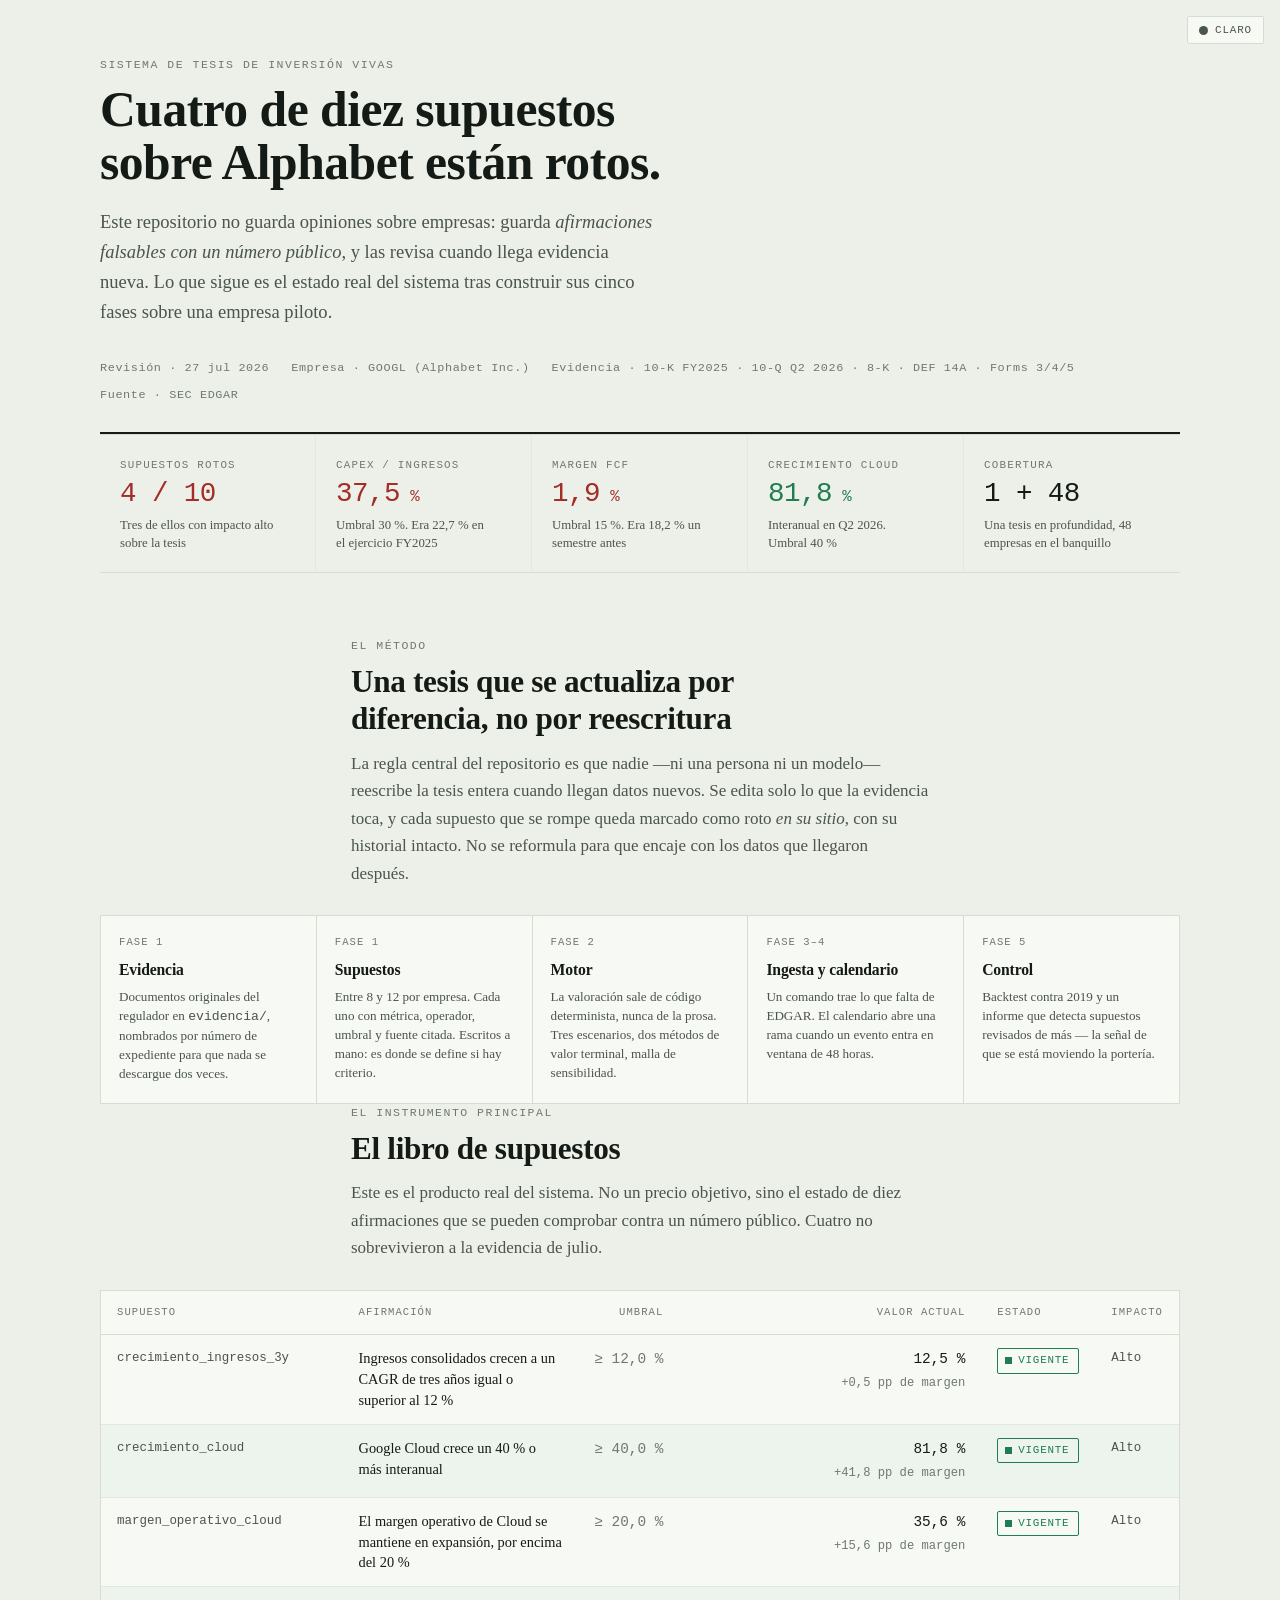
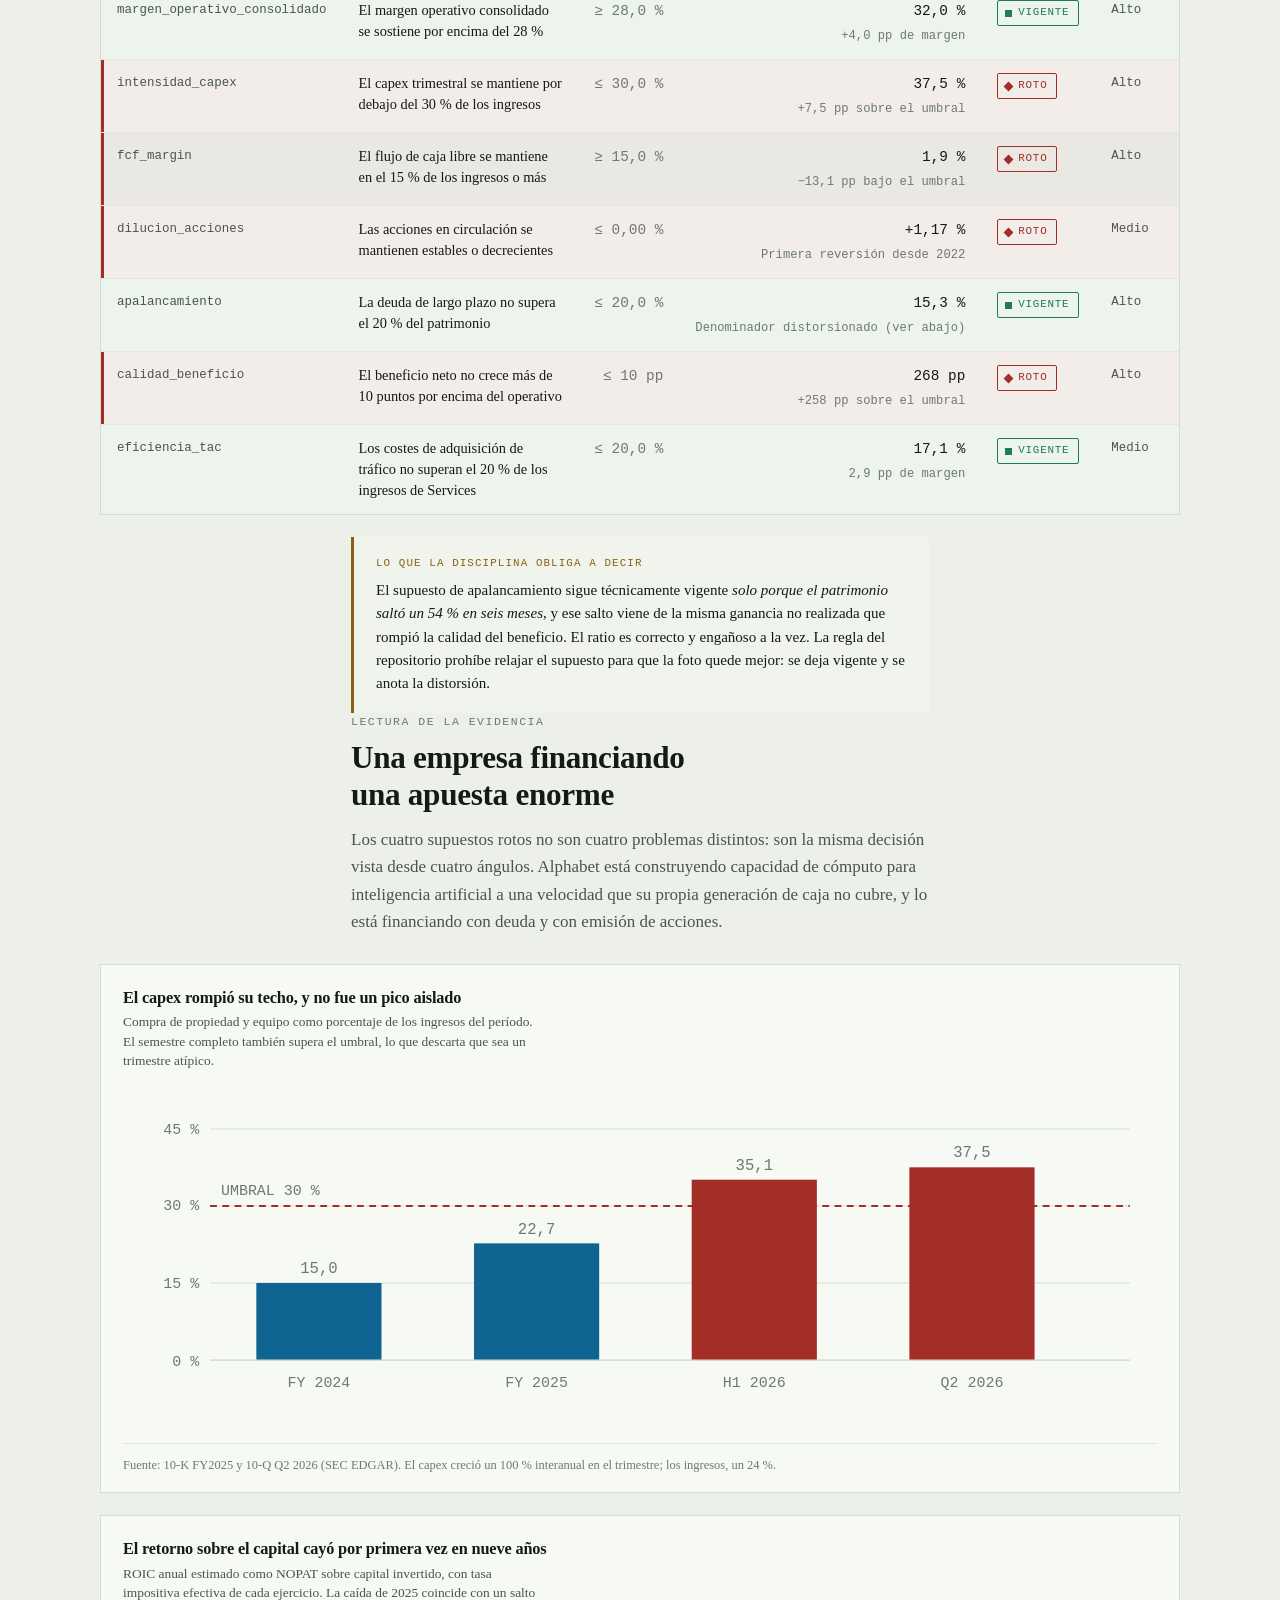
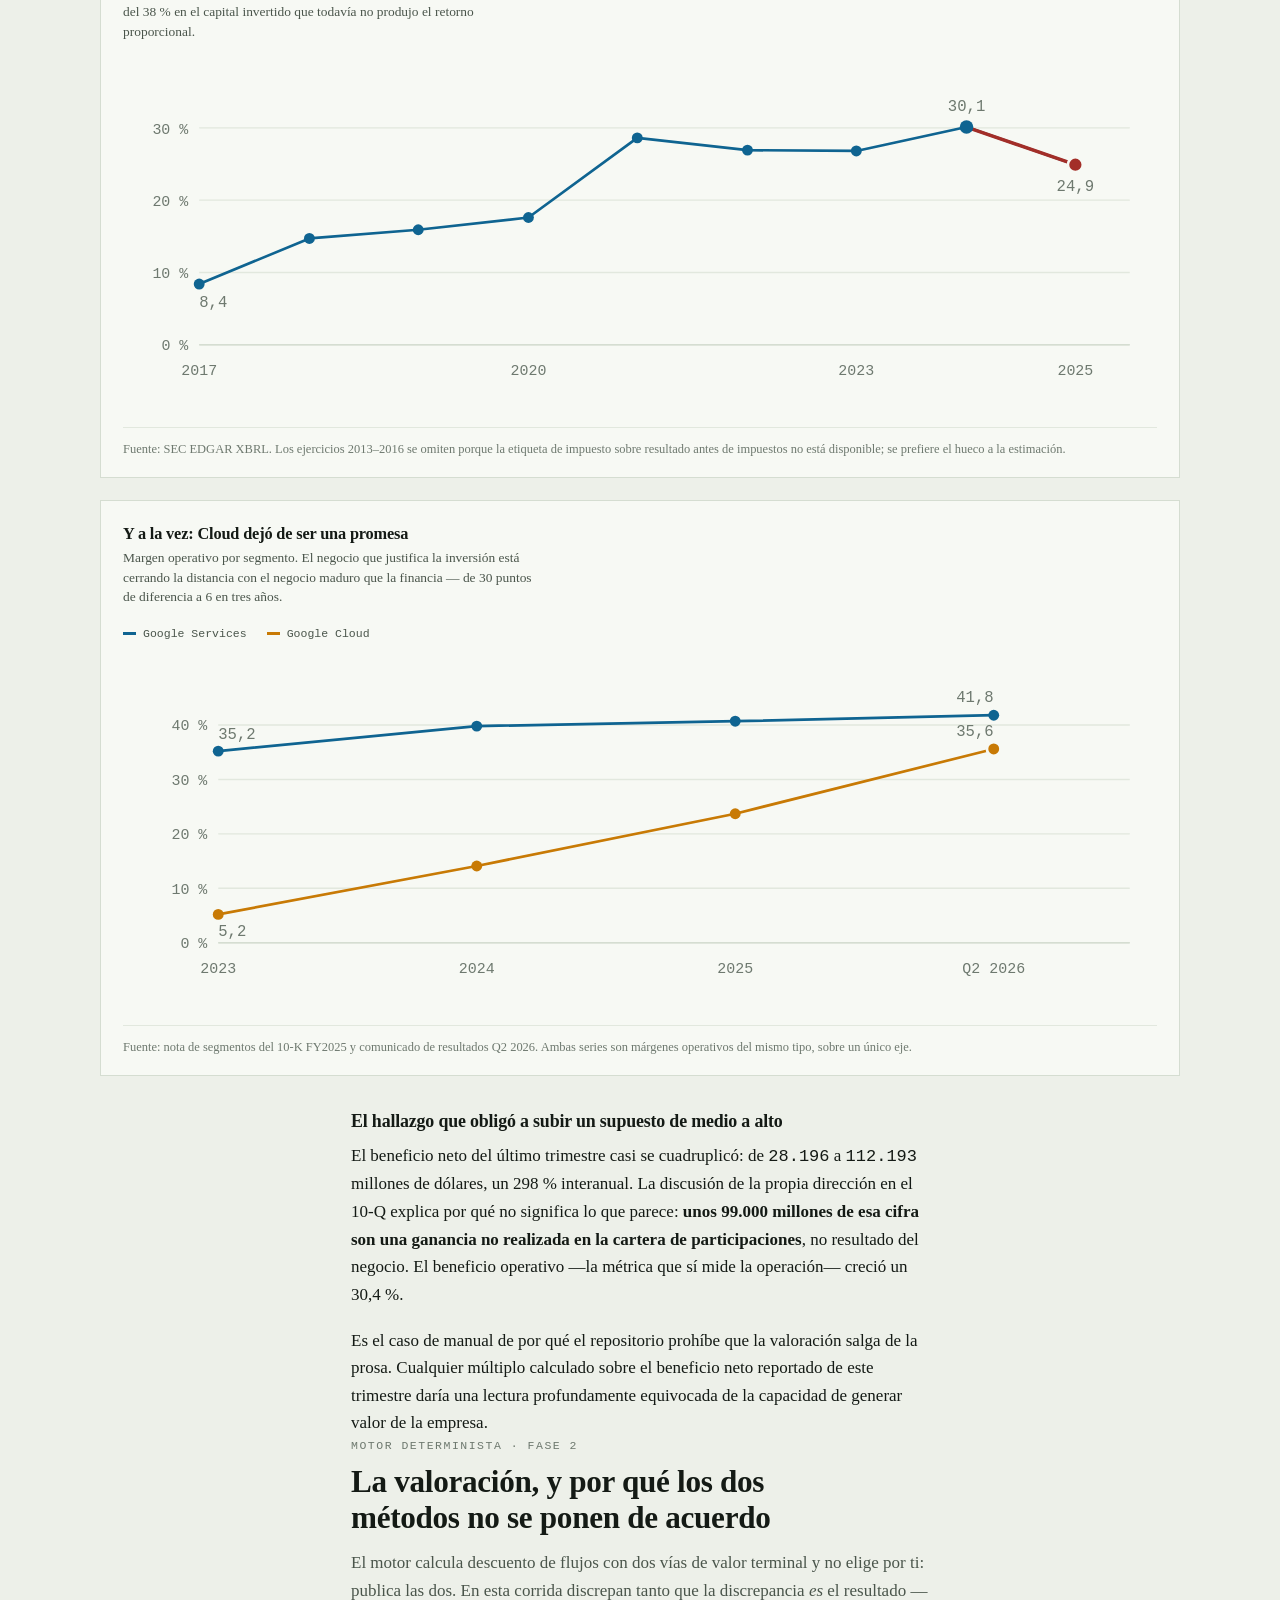
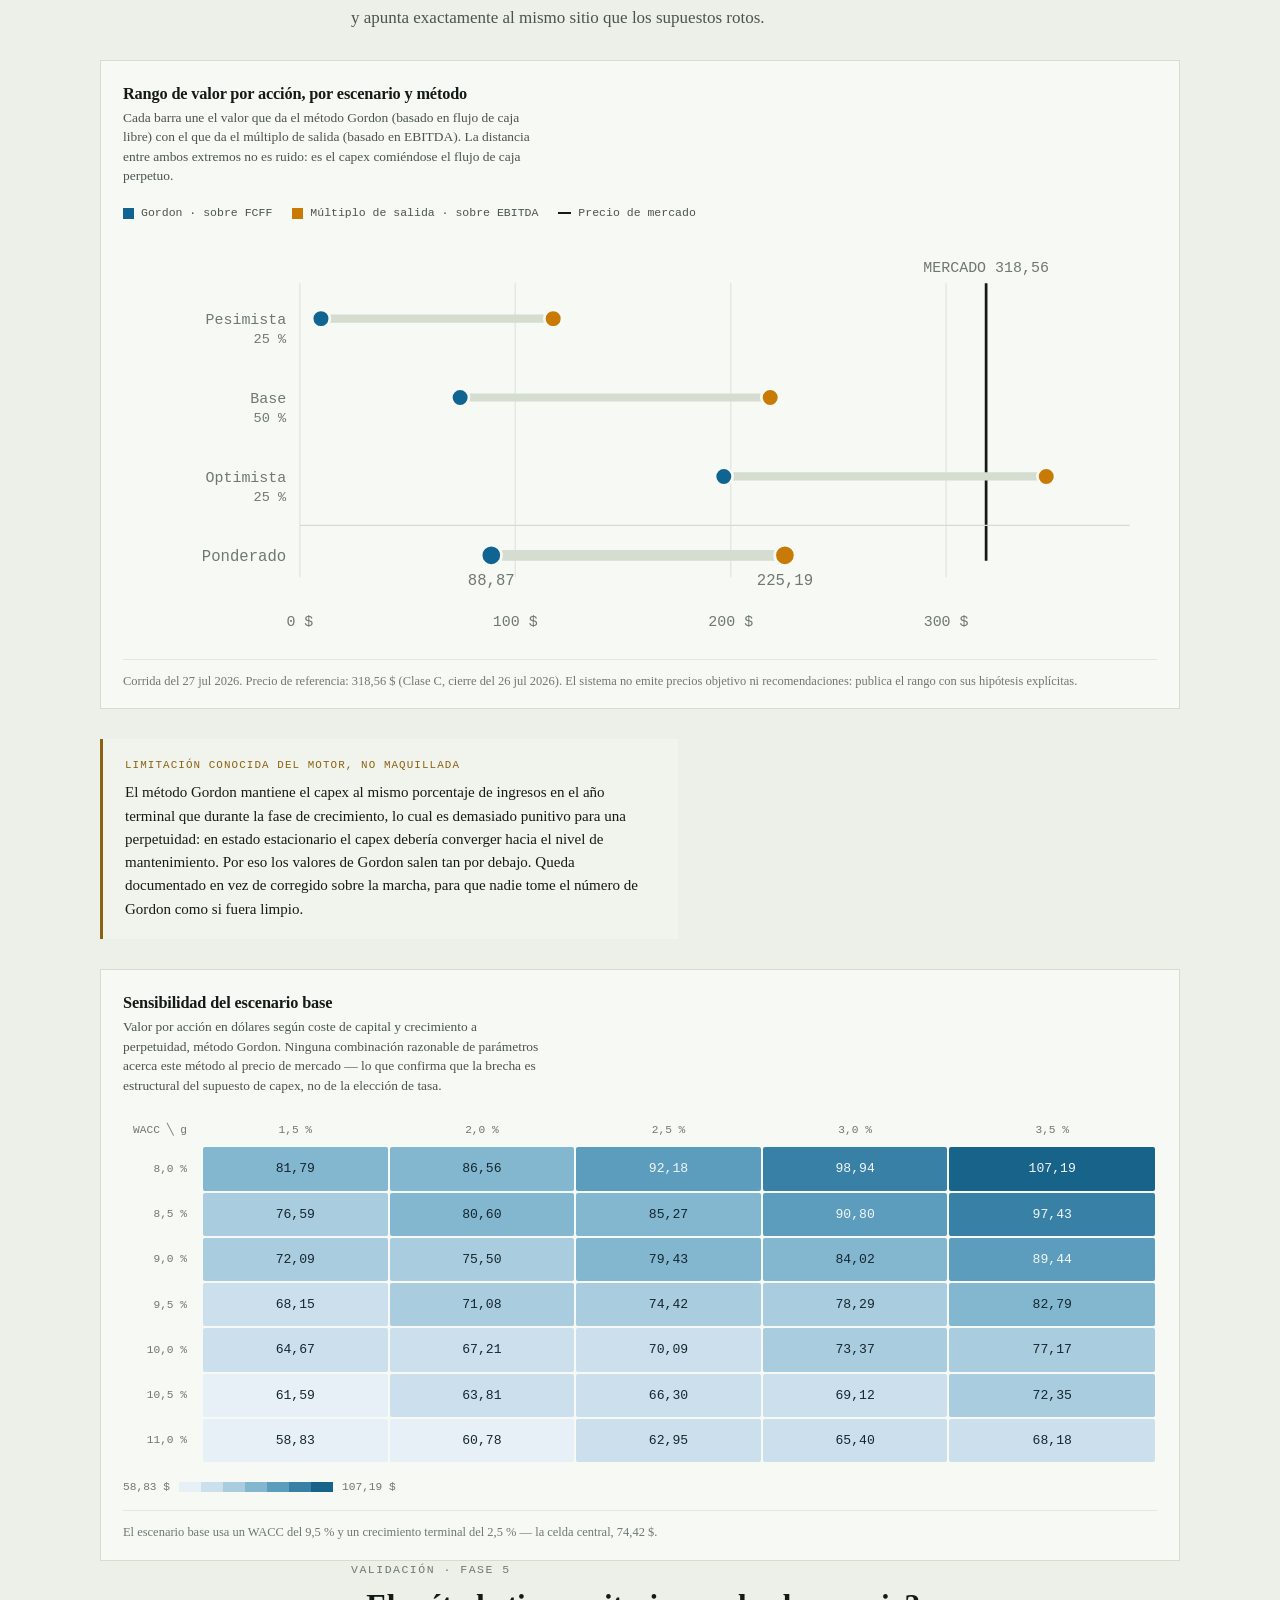
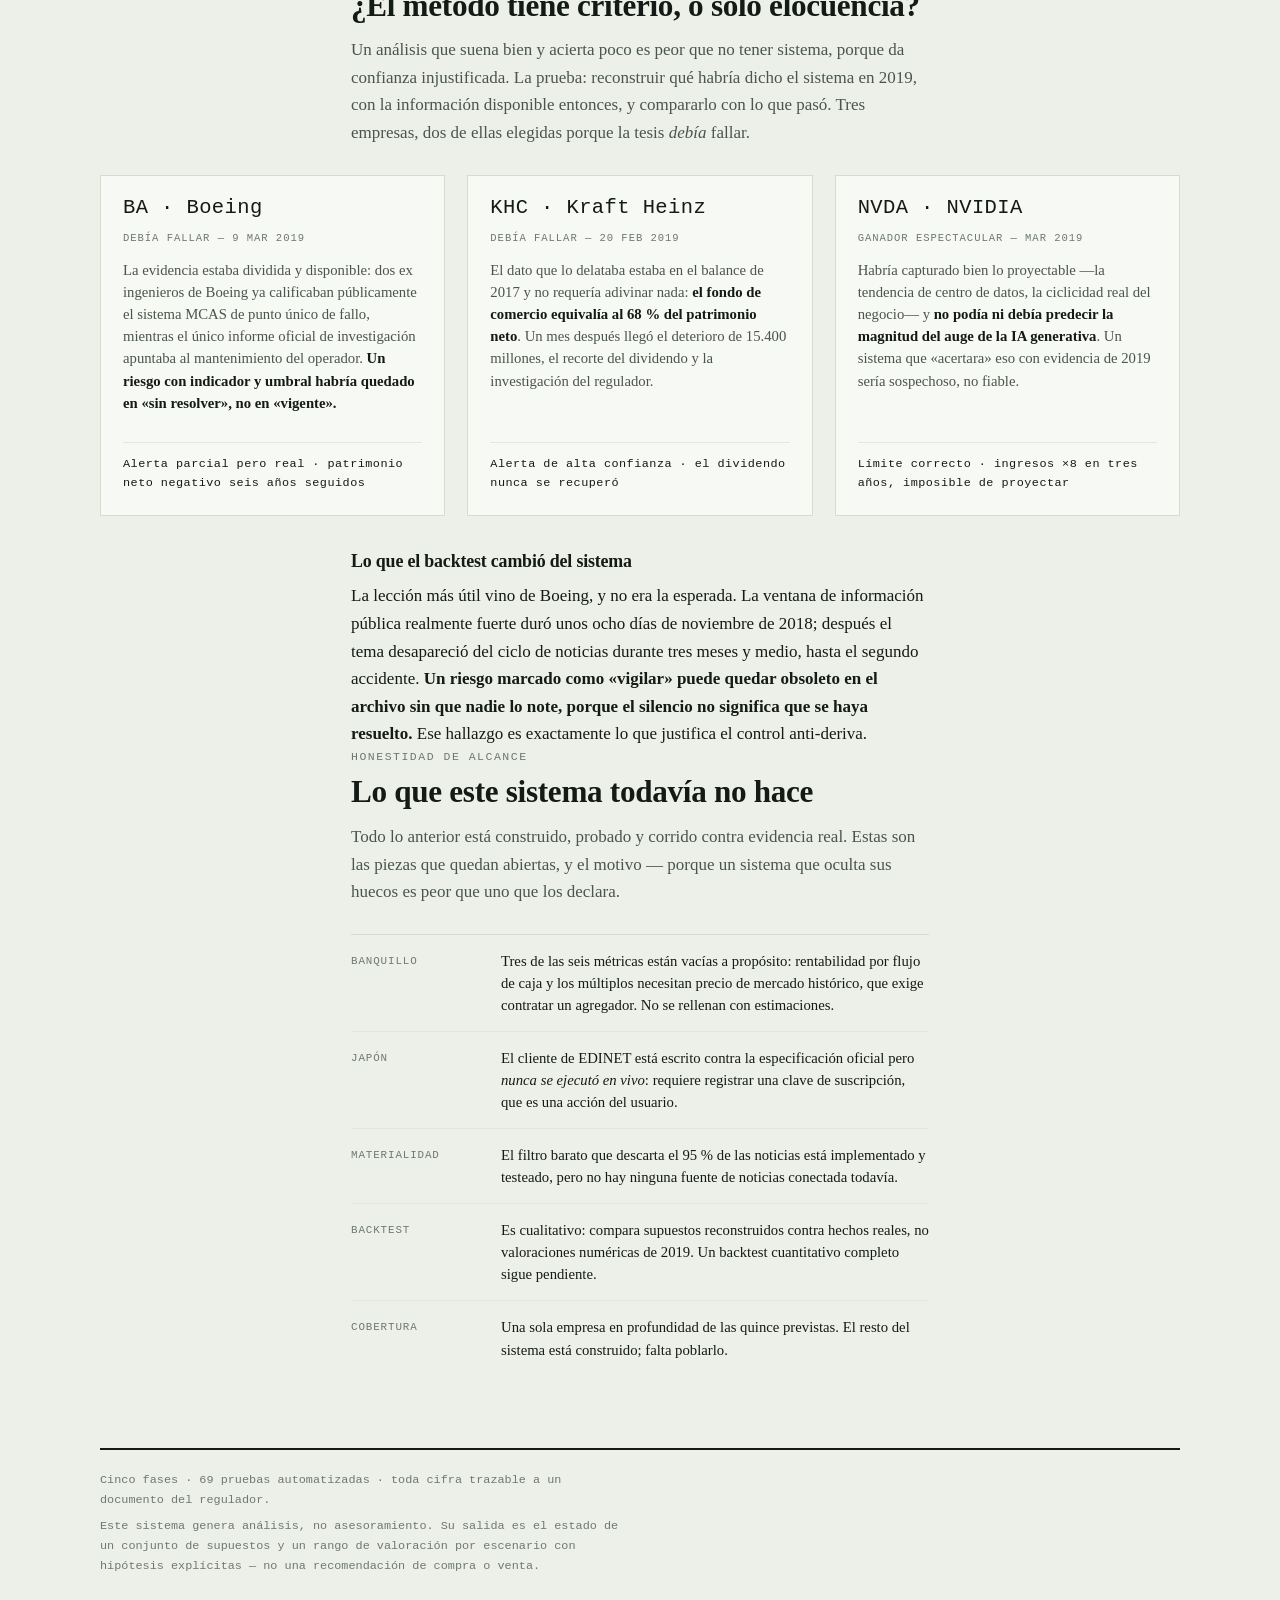
==== index.html @ 51c342d7 "Alinear el dominio a analysis.pampaiter.com El registro DNS se creó con la grafía inglesa (analysis)" ====
<!DOCTYPE html>
<html lang="es">
<head>
<meta charset="UTF-8" />
<meta name="viewport" content="width=device-width, initial-scale=1" />
<title>Sistema de análisis fundamental — estado de la tesis</title>
<meta name="description" content="Sistema de tesis de inversión vivas: diez supuestos falsables sobre Alphabet, cuatro de ellos rotos, con valoración por escenarios y validación por backtest. Toda cifra trazable a un documento de la SEC." />
<meta name="author" content="Pedro Sánchez Ramírez" />
<meta name="color-scheme" content="light dark" />
<meta name="theme-color" content="#EDF0E9" media="(prefers-color-scheme: light)" />
<meta name="theme-color" content="#0E120F" media="(prefers-color-scheme: dark)" />
<link rel="canonical" href="https://analysis.pampaiter.com/" />

<meta property="og:type" content="article" />
<meta property="og:title" content="Sistema de análisis fundamental — estado de la tesis" />
<meta property="og:description" content="Sistema de tesis de inversión vivas: diez supuestos falsables sobre Alphabet, cuatro de ellos rotos, con valoración por escenarios y validación por backtest. Toda cifra trazable a un documento de la SEC." />
<meta property="og:url" content="https://analysis.pampaiter.com/" />
<meta property="og:locale" content="es_ES" />
<meta name="twitter:card" content="summary" />
<meta name="twitter:title" content="Sistema de análisis fundamental — estado de la tesis" />
<meta name="twitter:description" content="Sistema de tesis de inversión vivas: diez supuestos falsables sobre Alphabet, cuatro de ellos rotos, con valoración por escenarios y validación por backtest. Toda cifra trazable a un documento de la SEC." />

<style>
:root {
  color-scheme: light;
  --paper:      #EDF0E9;
  --surface:    #F7F9F4;
  --surface-2:  #F1F4EC;
  --band:       rgba(31,125,79,0.045);
  --ink:        #141A15;
  --ink-2:      #4A554B;
  --muted:      #6E796F;
  --rule:       #D5DDD1;
  --rule-soft:  #E2E8DE;
  --good:       #1F7D4F;
  --broken:     #A32E28;
  --warn:       #8A6212;
  --s1:         #0F6491;
  --s2:         #C87A05;
  --ramp-0: #E7F0F6; --ramp-1: #CBE0EC; --ramp-2: #A9CCDF; --ramp-3: #83B6CF;
  --ramp-4: #5C9CBC; --ramp-5: #3880A5; --ramp-6: #17638A;
  --ramp-ink-lo: #14262F; --ramp-ink-hi: #F2F7FA;

  --serif: "Iowan Old Style", "Palatino Linotype", Palatino, "Book Antiqua", Georgia, serif;
  --mono: ui-monospace, "SF Mono", "Cascadia Mono", "Segoe UI Mono", Menlo, Consolas, monospace;
}
@media (prefers-color-scheme: dark) {
  :root:not([data-theme="light"]) {
    color-scheme: dark;
    --paper:      #0E120F;
    --surface:    #161B17;
    --surface-2:  #1B211C;
    --band:       rgba(79,168,124,0.055);
    --ink:        #E8EDE6;
    --ink-2:      #A7B2A6;
    --muted:      #7E8A7F;
    --rule:       #2A332B;
    --rule-soft:  #222A23;
    --good:       #4FA87C;
    --broken:     #E0736B;
    --warn:       #C9A24A;
    --s1:         #3C93C2;
    --s2:         #BD8320;
    --ramp-0: #14262F; --ramp-1: #1B3A4A; --ramp-2: #235066; --ramp-3: #2B6683;
    --ramp-4: #3480A2; --ramp-5: #4C9CBF; --ramp-6: #6FB6D4;
    --ramp-ink-lo: #9FBCCB; --ramp-ink-hi: #08161D;
  }
}
:root[data-theme="dark"] {
  color-scheme: dark;
  --paper:      #0E120F;
  --surface:    #161B17;
  --surface-2:  #1B211C;
  --band:       rgba(79,168,124,0.055);
  --ink:        #E8EDE6;
  --ink-2:      #A7B2A6;
  --muted:      #7E8A7F;
  --rule:       #2A332B;
  --rule-soft:  #222A23;
  --good:       #4FA87C;
  --broken:     #E0736B;
  --warn:       #C9A24A;
  --s1:         #3C93C2;
  --s2:         #BD8320;
  --ramp-0: #14262F; --ramp-1: #1B3A4A; --ramp-2: #235066; --ramp-3: #2B6683;
  --ramp-4: #3480A2; --ramp-5: #4C9CBF; --ramp-6: #6FB6D4;
  --ramp-ink-lo: #9FBCCB; --ramp-ink-hi: #08161D;
}

* { box-sizing: border-box; }

body, .page {
  background: var(--paper);
  color: var(--ink);
  font-family: var(--serif);
  font-size: 17px;
  line-height: 1.62;
  margin: 0;
  -webkit-font-smoothing: antialiased;
}

.page { padding: 0 20px 96px; }

.col { max-width: 68ch; margin: 0 auto; }
.wide { max-width: 1080px; margin: 0 auto; }

h1, h2, h3 { text-wrap: balance; margin: 0; font-weight: 600; letter-spacing: -0.01em; }
h1 { font-size: clamp(2rem, 5vw, 3.1rem); line-height: 1.08; }
h2 { font-size: clamp(1.45rem, 3vw, 1.95rem); line-height: 1.18; }
h3 { font-size: 1.12rem; line-height: 1.3; }
p { margin: 0 0 1.1em; }
p:last-child { margin-bottom: 0; }
a { color: var(--s1); }

.eyebrow {
  font-family: var(--mono);
  font-size: 0.72rem;
  letter-spacing: 0.13em;
  text-transform: uppercase;
  color: var(--muted);
  margin: 0 0 0.7em;
  display: block;
}

.num { font-family: var(--mono); font-variant-numeric: tabular-nums lining-nums; }

/* ---------- masthead ---------- */
.masthead {
  border-bottom: 2px solid var(--ink);
  padding: 56px 0 26px;
  margin-bottom: 0;
}
.masthead .lede {
  font-size: 1.16rem;
  color: var(--ink-2);
  margin-top: 0.9em;
  max-width: 60ch;
}
.dateline {
  display: flex;
  flex-wrap: wrap;
  gap: 8px 22px;
  font-family: var(--mono);
  font-size: 0.74rem;
  letter-spacing: 0.05em;
  color: var(--muted);
  padding: 12px 0 0;
}

/* ---------- headline state strip ---------- */
.state-strip {
  display: grid;
  grid-template-columns: repeat(auto-fit, minmax(148px, 1fr));
  border-top: 1px solid var(--rule);
  border-bottom: 1px solid var(--rule);
  margin: 0 0 64px;
}
.state-cell {
  padding: 22px 20px 20px;
  border-right: 1px solid var(--rule-soft);
}
.state-cell:last-child { border-right: 0; }
.state-cell .k {
  font-family: var(--mono);
  font-size: 0.68rem;
  letter-spacing: 0.11em;
  text-transform: uppercase;
  color: var(--muted);
  display: block;
  margin-bottom: 6px;
}
.state-cell .v {
  display: block;
  font-family: var(--mono);
  font-size: 1.72rem;
  font-variant-numeric: tabular-nums lining-nums;
  line-height: 1;
  letter-spacing: -0.02em;
}
.state-cell .v .u { font-size: 0.98rem; letter-spacing: 0; margin-left: 1px; }
.state-cell .sub {
  display: block;
  font-size: 0.8rem;
  color: var(--ink-2);
  margin-top: 9px;
  line-height: 1.4;
  max-width: 24ch;
}
.v.is-broken { color: var(--broken); }
.v.is-good { color: var(--good); }

section { margin: 0 0 76px; }
.section-head { margin-bottom: 28px; }
.section-head p { color: var(--ink-2); margin-top: 0.7em; }

/* ---------- ledger (greenbar) ---------- */
.ledger {
  border: 1px solid var(--rule);
  background: var(--surface);
  overflow-x: auto;
}
table.grid {
  width: 100%;
  border-collapse: collapse;
  font-size: 0.9rem;
  min-width: 660px;
}
table.grid thead th {
  font-family: var(--mono);
  font-size: 0.66rem;
  letter-spacing: 0.1em;
  text-transform: uppercase;
  color: var(--muted);
  font-weight: 500;
  text-align: left;
  padding: 13px 16px;
  border-bottom: 1px solid var(--rule);
  white-space: nowrap;
}
table.grid tbody tr:nth-child(even) { background: var(--band); }
table.grid td {
  padding: 13px 16px;
  border-bottom: 1px solid var(--rule-soft);
  vertical-align: top;
}
table.grid tbody tr:last-child td { border-bottom: 0; }
table.grid td.r, table.grid thead th.r { text-align: right; }
.sid {
  font-family: var(--mono);
  font-size: 0.78rem;
  color: var(--ink-2);
  white-space: nowrap;
}
.stmt { max-width: 34ch; line-height: 1.45; }
.figure { font-family: var(--mono); font-variant-numeric: tabular-nums lining-nums; white-space: nowrap; }
.thr { color: var(--muted); }
.delta { font-size: 0.76rem; color: var(--muted); display: block; margin-top: 3px; }
tr.broken td { background: rgba(163,43,40,0.055); }
tr.broken td:first-child { box-shadow: inset 3px 0 0 var(--broken); }
:root[data-theme="dark"] tr.broken td,
:root:not([data-theme="light"]) tr.broken td { }
@media (prefers-color-scheme: dark) {
  :root:not([data-theme="light"]) tr.broken td { background: rgba(224,115,107,0.075); }
}
:root[data-theme="dark"] tr.broken td { background: rgba(224,115,107,0.075); }

.pill {
  display: inline-flex;
  align-items: center;
  gap: 6px;
  font-family: var(--mono);
  font-size: 0.68rem;
  letter-spacing: 0.07em;
  text-transform: uppercase;
  padding: 3px 9px 3px 7px;
  border: 1px solid currentColor;
  border-radius: 2px;
  white-space: nowrap;
}
.pill.ok { color: var(--good); }
.pill.no { color: var(--broken); }
.pill .dot { width: 7px; height: 7px; flex: none; }
.pill.ok .dot { background: currentColor; }
.pill.no .dot { background: currentColor; transform: rotate(45deg); }

/* ---------- figures / charts ---------- */
figure { margin: 0; }
.chart-card {
  border: 1px solid var(--rule);
  background: var(--surface);
  padding: 22px 22px 18px;
}
.chart-card + .chart-card { margin-top: 22px; }
.chart-title { font-size: 1.02rem; font-weight: 600; margin: 0 0 4px; }
.chart-sub { font-size: 0.84rem; color: var(--ink-2); margin: 0 0 18px; max-width: 62ch; line-height: 1.45; }
figcaption {
  font-size: 0.78rem;
  color: var(--muted);
  margin-top: 14px;
  padding-top: 12px;
  border-top: 1px solid var(--rule-soft);
  line-height: 1.5;
}
.chart-scroll { overflow-x: auto; }
svg.chart { display: block; width: 100%; height: auto; min-width: 480px; }
svg text { font-family: var(--mono); fill: var(--muted); font-size: 11px; }
svg text.val { font-size: 11.5px; }
svg .gridline { stroke: var(--rule-soft); stroke-width: 1; }
svg .axis { stroke: var(--rule); stroke-width: 1; }

.legend {
  display: flex;
  flex-wrap: wrap;
  gap: 8px 20px;
  font-family: var(--mono);
  font-size: 0.72rem;
  color: var(--ink-2);
  margin-bottom: 14px;
}
.legend span { display: inline-flex; align-items: center; gap: 7px; }
.swatch { width: 13px; height: 3px; flex: none; }
.swatch.sq { height: 11px; width: 11px; }

.hit { cursor: crosshair; }
.hit:focus-visible { outline: 2px solid var(--ink); outline-offset: 2px; }

#tip {
  position: fixed;
  z-index: 50;
  pointer-events: none;
  opacity: 0;
  transition: opacity .1s;
  background: var(--surface);
  color: var(--ink);
  border: 1px solid var(--rule);
  box-shadow: 0 6px 22px rgba(0,0,0,.14);
  padding: 8px 11px;
  font-family: var(--mono);
  font-size: 0.74rem;
  line-height: 1.45;
  max-width: 260px;
}
#tip .tk { color: var(--muted); display: block; font-size: 0.68rem; letter-spacing: .06em; text-transform: uppercase; }
#tip.on { opacity: 1; }

/* ---------- heatmap ---------- */
.heat { border-collapse: separate; border-spacing: 2px; width: 100%; min-width: 520px; }
.heat th {
  font-family: var(--mono);
  font-size: 0.7rem;
  color: var(--muted);
  font-weight: 500;
  padding: 6px 8px;
  white-space: nowrap;
}
.heat th.rowh { text-align: right; width: 1%; white-space: nowrap; padding-right: 14px; }
.heat td {
  font-family: var(--mono);
  font-variant-numeric: tabular-nums lining-nums;
  font-size: 0.82rem;
  text-align: center;
  padding: 11px 4px;
  border-radius: 2px;
}
.s0 { background: var(--ramp-0); color: var(--ramp-ink-lo); }
.s1c { background: var(--ramp-1); color: var(--ramp-ink-lo); }
.s2c { background: var(--ramp-2); color: var(--ramp-ink-lo); }
.s3c { background: var(--ramp-3); color: var(--ramp-ink-lo); }
.s4c { background: var(--ramp-4); color: var(--ramp-ink-hi); }
.s5c { background: var(--ramp-5); color: var(--ramp-ink-hi); }
.s6c { background: var(--ramp-6); color: var(--ramp-ink-hi); }
@media (prefers-color-scheme: dark) {
  :root:not([data-theme="light"]) .s0, :root:not([data-theme="light"]) .s1c,
  :root:not([data-theme="light"]) .s2c, :root:not([data-theme="light"]) .s3c { color: var(--ramp-ink-lo); }
  :root:not([data-theme="light"]) .s4c, :root:not([data-theme="light"]) .s5c,
  :root:not([data-theme="light"]) .s6c { color: var(--ramp-ink-hi); }
}
.heat-scale {
  display: flex; align-items: center; gap: 9px;
  font-family: var(--mono); font-size: 0.7rem; color: var(--muted);
  margin-top: 14px;
}
.heat-scale .steps { display: flex; }
.heat-scale .steps i { width: 22px; height: 10px; display: block; }

/* ---------- pipeline ---------- */
.flow {
  display: grid;
  grid-template-columns: repeat(auto-fit, minmax(168px, 1fr));
  gap: 1px;
  background: var(--rule);
  border: 1px solid var(--rule);
}
.flow .step { background: var(--surface); padding: 18px 18px 20px; }
.flow .step .n {
  font-family: var(--mono);
  font-size: 0.66rem;
  letter-spacing: 0.1em;
  color: var(--muted);
  display: block;
  margin-bottom: 9px;
}
.flow .step h3 { font-size: 0.98rem; margin-bottom: 6px; }
.flow .step p { font-size: 0.82rem; color: var(--ink-2); line-height: 1.45; margin: 0; }

/* ---------- backtest cards ---------- */
.cases { display: grid; gap: 22px; grid-template-columns: repeat(auto-fit, minmax(280px, 1fr)); }
.case {
  border: 1px solid var(--rule);
  background: var(--surface);
  padding: 22px;
  display: flex;
  flex-direction: column;
  gap: 12px;
}
.case .tick {
  font-family: var(--mono);
  font-size: 1.28rem;
  letter-spacing: 0.02em;
  line-height: 1;
}
.case .kind {
  font-family: var(--mono);
  font-size: 0.66rem;
  letter-spacing: 0.09em;
  text-transform: uppercase;
  color: var(--muted);
}
.case .verdict { font-size: 0.92rem; line-height: 1.5; color: var(--ink-2); }
.case .verdict strong { color: var(--ink); font-weight: 600; }
.case .score {
  font-family: var(--mono);
  font-size: 0.74rem;
  letter-spacing: 0.04em;
  padding-top: 12px;
  border-top: 1px solid var(--rule-soft);
  margin-top: auto;
}

/* ---------- callout ---------- */
.callout {
  border-left: 3px solid var(--warn);
  background: var(--surface-2);
  padding: 18px 22px;
  font-size: 0.94rem;
  line-height: 1.55;
}
.callout .lbl {
  font-family: var(--mono);
  font-size: 0.68rem;
  letter-spacing: 0.1em;
  text-transform: uppercase;
  color: var(--warn);
  display: block;
  margin-bottom: 7px;
}

/* ---------- gaps list ---------- */
ul.gaps { list-style: none; padding: 0; margin: 0; border-top: 1px solid var(--rule); }
ul.gaps li:last-child { border-bottom: 0; }
ul.gaps li {
  padding: 15px 0;
  border-bottom: 1px solid var(--rule-soft);
  display: grid;
  grid-template-columns: 132px 1fr;
  gap: 18px;
  font-size: 0.92rem;
  line-height: 1.5;
}
ul.gaps .tag {
  font-family: var(--mono);
  font-size: 0.68rem;
  letter-spacing: 0.08em;
  text-transform: uppercase;
  color: var(--muted);
  padding-top: 3px;
}
@media (max-width: 560px) {
  ul.gaps li { grid-template-columns: 1fr; gap: 5px; }
}

/* El pie cierra con una regla a todo el ancho, en simetría con la del
   encabezado. No hereda el ancho de .col porque la unidad ch se resuelve
   sobre su propia fuente mono, que es más estrecha y lo descuadraría. */
.foot {
  max-width: none;
  margin-top: 72px;
  border-top: 2px solid var(--ink);
  padding-top: 20px;
  font-family: var(--mono);
  font-size: 0.74rem;
  color: var(--muted);
  line-height: 1.7;
}
.foot p { max-width: 74ch; }

@media (prefers-reduced-motion: reduce) {
  * { transition: none !important; animation: none !important; }
}

/* ---------- selector de tema (solo en la versión autoalojada) ---------- */
.theme-toggle {
  position: fixed; top: 16px; right: 16px; z-index: 40;
  display: inline-flex; align-items: center; gap: 7px;
  font-family: var(--mono); font-size: 0.68rem; letter-spacing: 0.08em;
  text-transform: uppercase; color: var(--ink-2);
  background: var(--surface); border: 1px solid var(--rule);
  border-radius: 2px; padding: 7px 11px; cursor: pointer;
}
.theme-toggle:hover { color: var(--ink); border-color: var(--ink-2); }
.theme-toggle:focus-visible { outline: 2px solid var(--ink); outline-offset: 2px; }
.theme-toggle .ic { width: 9px; height: 9px; background: currentColor; border-radius: 50%; }
@media print { .theme-toggle { display: none; } }
</style>
</head>
<body>
<button class="theme-toggle" type="button" id="themeToggle" aria-label="Cambiar entre tema claro y oscuro"><i class="ic"></i><span id="themeLabel">Tema</span></button>
<div class="page">

<div class="wide">
  <header class="masthead">
    <span class="eyebrow">Sistema de tesis de inversión vivas</span>
    <h1>Cuatro de diez supuestos<br>sobre Alphabet están rotos.</h1>
    <p class="lede">Este repositorio no guarda opiniones sobre empresas: guarda <em>afirmaciones falsables con un número público</em>, y las revisa cuando llega evidencia nueva. Lo que sigue es el estado real del sistema tras construir sus cinco fases sobre una empresa piloto.</p>
    <div class="dateline">
      <span>Revisión · 27 jul 2026</span>
      <span>Empresa · GOOGL (Alphabet Inc.)</span>
      <span>Evidencia · 10-K FY2025 · 10-Q Q2 2026 · 8-K · DEF 14A · Forms 3/4/5</span>
      <span>Fuente · SEC EDGAR</span>
    </div>
  </header>
</div>

<div class="wide">
  <div class="state-strip">
    <div class="state-cell">
      <span class="k">Supuestos rotos</span>
      <span class="v num is-broken">4 / 10</span>
      <span class="sub">Tres de ellos con impacto alto sobre la tesis</span>
    </div>
    <div class="state-cell">
      <span class="k">Capex / ingresos</span>
      <span class="v num is-broken">37,5<span class="u"> %</span></span>
      <span class="sub">Umbral 30 %. Era 22,7 % en el ejercicio FY2025</span>
    </div>
    <div class="state-cell">
      <span class="k">Margen FCF</span>
      <span class="v num is-broken">1,9<span class="u"> %</span></span>
      <span class="sub">Umbral 15 %. Era 18,2 % un semestre antes</span>
    </div>
    <div class="state-cell">
      <span class="k">Crecimiento Cloud</span>
      <span class="v num is-good">81,8<span class="u"> %</span></span>
      <span class="sub">Interanual en Q2 2026. Umbral 40 %</span>
    </div>
    <div class="state-cell">
      <span class="k">Cobertura</span>
      <span class="v num">1 + 48</span>
      <span class="sub">Una tesis en profundidad, 48 empresas en el banquillo</span>
    </div>
  </div>
</div>

<!-- ============ 1. QUÉ ES ============ -->
<section class="wide">
  <div class="col section-head">
    <span class="eyebrow">El método</span>
    <h2>Una tesis que se actualiza por diferencia, no por reescritura</h2>
    <p>La regla central del repositorio es que nadie —ni una persona ni un modelo— reescribe la tesis entera cuando llegan datos nuevos. Se edita solo lo que la evidencia toca, y cada supuesto que se rompe queda marcado como roto <em>en su sitio</em>, con su historial intacto. No se reformula para que encaje con los datos que llegaron después.</p>
  </div>
  <div class="flow">
    <div class="step">
      <span class="n">FASE 1</span>
      <h3>Evidencia</h3>
      <p>Documentos originales del regulador en <span class="num">evidencia/</span>, nombrados por número de expediente para que nada se descargue dos veces.</p>
    </div>
    <div class="step">
      <span class="n">FASE 1</span>
      <h3>Supuestos</h3>
      <p>Entre 8 y 12 por empresa. Cada uno con métrica, operador, umbral y fuente citada. Escritos a mano: es donde se define si hay criterio.</p>
    </div>
    <div class="step">
      <span class="n">FASE 2</span>
      <h3>Motor</h3>
      <p>La valoración sale de código determinista, nunca de la prosa. Tres escenarios, dos métodos de valor terminal, malla de sensibilidad.</p>
    </div>
    <div class="step">
      <span class="n">FASE 3–4</span>
      <h3>Ingesta y calendario</h3>
      <p>Un comando trae lo que falta de EDGAR. El calendario abre una rama cuando un evento entra en ventana de 48 horas.</p>
    </div>
    <div class="step">
      <span class="n">FASE 5</span>
      <h3>Control</h3>
      <p>Backtest contra 2019 y un informe que detecta supuestos revisados de más — la señal de que se está moviendo la portería.</p>
    </div>
  </div>
</section>

<!-- ============ 2. EL LIBRO DE SUPUESTOS ============ -->
<section class="wide">
  <div class="col section-head">
    <span class="eyebrow">El instrumento principal</span>
    <h2>El libro de supuestos</h2>
    <p>Este es el producto real del sistema. No un precio objetivo, sino el estado de diez afirmaciones que se pueden comprobar contra un número público. Cuatro no sobrevivieron a la evidencia de julio.</p>
  </div>

  <div class="ledger">
    <table class="grid">
      <thead>
        <tr>
          <th>Supuesto</th>
          <th>Afirmación</th>
          <th class="r">Umbral</th>
          <th class="r">Valor actual</th>
          <th>Estado</th>
          <th>Impacto</th>
        </tr>
      </thead>
      <tbody>
        <tr>
          <td class="sid">crecimiento_ingresos_3y</td>
          <td class="stmt">Ingresos consolidados crecen a un CAGR de tres años igual o superior al 12 %</td>
          <td class="r figure thr">≥ 12,0 %</td>
          <td class="r figure">12,5 %<span class="delta">+0,5 pp de margen</span></td>
          <td><span class="pill ok"><i class="dot"></i>Vigente</span></td>
          <td class="sid">Alto</td>
        </tr>
        <tr>
          <td class="sid">crecimiento_cloud</td>
          <td class="stmt">Google Cloud crece un 40 % o más interanual</td>
          <td class="r figure thr">≥ 40,0 %</td>
          <td class="r figure">81,8 %<span class="delta">+41,8 pp de margen</span></td>
          <td><span class="pill ok"><i class="dot"></i>Vigente</span></td>
          <td class="sid">Alto</td>
        </tr>
        <tr>
          <td class="sid">margen_operativo_cloud</td>
          <td class="stmt">El margen operativo de Cloud se mantiene en expansión, por encima del 20 %</td>
          <td class="r figure thr">≥ 20,0 %</td>
          <td class="r figure">35,6 %<span class="delta">+15,6 pp de margen</span></td>
          <td><span class="pill ok"><i class="dot"></i>Vigente</span></td>
          <td class="sid">Alto</td>
        </tr>
        <tr>
          <td class="sid">margen_operativo_consolidado</td>
          <td class="stmt">El margen operativo consolidado se sostiene por encima del 28 %</td>
          <td class="r figure thr">≥ 28,0 %</td>
          <td class="r figure">32,0 %<span class="delta">+4,0 pp de margen</span></td>
          <td><span class="pill ok"><i class="dot"></i>Vigente</span></td>
          <td class="sid">Alto</td>
        </tr>
        <tr class="broken">
          <td class="sid">intensidad_capex</td>
          <td class="stmt">El capex trimestral se mantiene por debajo del 30 % de los ingresos</td>
          <td class="r figure thr">≤ 30,0 %</td>
          <td class="r figure">37,5 %<span class="delta">+7,5 pp sobre el umbral</span></td>
          <td><span class="pill no"><i class="dot"></i>Roto</span></td>
          <td class="sid">Alto</td>
        </tr>
        <tr class="broken">
          <td class="sid">fcf_margin</td>
          <td class="stmt">El flujo de caja libre se mantiene en el 15 % de los ingresos o más</td>
          <td class="r figure thr">≥ 15,0 %</td>
          <td class="r figure">1,9 %<span class="delta">−13,1 pp bajo el umbral</span></td>
          <td><span class="pill no"><i class="dot"></i>Roto</span></td>
          <td class="sid">Alto</td>
        </tr>
        <tr class="broken">
          <td class="sid">dilucion_acciones</td>
          <td class="stmt">Las acciones en circulación se mantienen estables o decrecientes</td>
          <td class="r figure thr">≤ 0,00 %</td>
          <td class="r figure">+1,17 %<span class="delta">Primera reversión desde 2022</span></td>
          <td><span class="pill no"><i class="dot"></i>Roto</span></td>
          <td class="sid">Medio</td>
        </tr>
        <tr>
          <td class="sid">apalancamiento</td>
          <td class="stmt">La deuda de largo plazo no supera el 20 % del patrimonio</td>
          <td class="r figure thr">≤ 20,0 %</td>
          <td class="r figure">15,3 %<span class="delta">Denominador distorsionado (ver abajo)</span></td>
          <td><span class="pill ok"><i class="dot"></i>Vigente</span></td>
          <td class="sid">Alto</td>
        </tr>
        <tr class="broken">
          <td class="sid">calidad_beneficio</td>
          <td class="stmt">El beneficio neto no crece más de 10 puntos por encima del operativo</td>
          <td class="r figure thr">≤ 10 pp</td>
          <td class="r figure">268 pp<span class="delta">+258 pp sobre el umbral</span></td>
          <td><span class="pill no"><i class="dot"></i>Roto</span></td>
          <td class="sid">Alto</td>
        </tr>
        <tr>
          <td class="sid">eficiencia_tac</td>
          <td class="stmt">Los costes de adquisición de tráfico no superan el 20 % de los ingresos de Services</td>
          <td class="r figure thr">≤ 20,0 %</td>
          <td class="r figure">17,1 %<span class="delta">2,9 pp de margen</span></td>
          <td><span class="pill ok"><i class="dot"></i>Vigente</span></td>
          <td class="sid">Medio</td>
        </tr>
      </tbody>
    </table>
  </div>
  <div class="col" style="margin-top:22px">
    <div class="callout">
      <span class="lbl">Lo que la disciplina obliga a decir</span>
      <p style="margin:0">El supuesto de apalancamiento sigue técnicamente vigente <em>solo porque el patrimonio saltó un 54 % en seis meses</em>, y ese salto viene de la misma ganancia no realizada que rompió la calidad del beneficio. El ratio es correcto y engañoso a la vez. La regla del repositorio prohíbe relajar el supuesto para que la foto quede mejor: se deja vigente y se anota la distorsión.</p>
    </div>
  </div>
</section>

<!-- ============ 3. LO QUE LA EVIDENCIA MOSTRÓ ============ -->
<section class="wide">
  <div class="col section-head">
    <span class="eyebrow">Lectura de la evidencia</span>
    <h2>Una empresa financiando una apuesta enorme</h2>
    <p>Los cuatro supuestos rotos no son cuatro problemas distintos: son la misma decisión vista desde cuatro ángulos. Alphabet está construyendo capacidad de cómputo para inteligencia artificial a una velocidad que su propia generación de caja no cubre, y lo está financiando con deuda y con emisión de acciones.</p>
  </div>

  <figure class="chart-card">
    <h3 class="chart-title">El capex rompió su techo, y no fue un pico aislado</h3>
    <p class="chart-sub">Compra de propiedad y equipo como porcentaje de los ingresos del período. El semestre completo también supera el umbral, lo que descarta que sea un trimestre atípico.</p>
    <div class="chart-scroll">
      <svg class="chart" viewBox="0 0 760 250" role="img" aria-label="Capex sobre ingresos: 15,0% en FY2024, 22,7% en FY2025, 35,1% en el primer semestre de 2026 y 37,5% en el segundo trimestre de 2026, frente a un umbral del 30%.">
        <line class="gridline" x1="64" y1="200" x2="740" y2="200"/>
        <line class="gridline" x1="64" y1="143.3" x2="740" y2="143.3"/>
        <line class="gridline" x1="64" y1="86.7" x2="740" y2="86.7"/>
        <line class="gridline" x1="64" y1="30" x2="740" y2="30"/>
        <text x="56" y="204" text-anchor="end">0 %</text>
        <text x="56" y="147" text-anchor="end">15 %</text>
        <text x="56" y="90" text-anchor="end">30 %</text>
        <text x="56" y="34" text-anchor="end">45 %</text>

        <rect class="hit" x="98" y="143.3" width="92" height="56.7" fill="var(--s1)" rx="0" data-k="FY 2024" data-v="15,0 % · capex 52.535 M$ sobre 350.018 M$"/>
        <rect class="hit" x="258" y="114.2" width="92" height="85.8" fill="var(--s1)" data-k="FY 2025" data-v="22,7 % · capex 91.447 M$ sobre 402.836 M$"/>
        <rect class="hit" x="418" y="67.4" width="92" height="132.6" fill="var(--broken)" data-k="H1 2026" data-v="35,1 % · capex 80.598 M$ sobre 229.692 M$"/>
        <rect class="hit" x="578" y="58.3" width="92" height="141.7" fill="var(--broken)" data-k="Q2 2026" data-v="37,5 % · capex 44.924 M$ sobre 119.796 M$"/>

        <line x1="64" y1="86.7" x2="740" y2="86.7" stroke="var(--broken)" stroke-width="1.5" stroke-dasharray="5 4"/>
        <text x="72" y="79" text-anchor="start" fill="var(--broken)" style="font-size:11px">UMBRAL 30 %</text>

        <text class="val" x="144" y="136" text-anchor="middle" fill="var(--ink)">15,0</text>
        <text class="val" x="304" y="107" text-anchor="middle" fill="var(--ink)">22,7</text>
        <text class="val" x="464" y="60" text-anchor="middle" fill="var(--broken)">35,1</text>
        <text class="val" x="624" y="51" text-anchor="middle" fill="var(--broken)">37,5</text>

        <text x="144" y="220" text-anchor="middle">FY 2024</text>
        <text x="304" y="220" text-anchor="middle">FY 2025</text>
        <text x="464" y="220" text-anchor="middle">H1 2026</text>
        <text x="624" y="220" text-anchor="middle">Q2 2026</text>
        <line class="axis" x1="64" y1="200" x2="740" y2="200"/>
      </svg>
    </div>
    <figcaption>Fuente: 10-K FY2025 y 10-Q Q2 2026 (SEC EDGAR). El capex creció un 100 % interanual en el trimestre; los ingresos, un 24 %.</figcaption>
  </figure>

  <figure class="chart-card">
    <h3 class="chart-title">El retorno sobre el capital cayó por primera vez en nueve años</h3>
    <p class="chart-sub">ROIC anual estimado como NOPAT sobre capital invertido, con tasa impositiva efectiva de cada ejercicio. La caída de 2025 coincide con un salto del 38 % en el capital invertido que todavía no produjo el retorno proporcional.</p>
    <div class="chart-scroll">
      <svg class="chart" viewBox="0 0 760 260" role="img" aria-label="ROIC de Alphabet entre 2017 y 2025: sube de 8,4% a 30,1% y cae a 24,9% en 2025.">
        <line class="gridline" x1="56" y1="210" x2="740" y2="210"/>
        <line class="gridline" x1="56" y1="156.9" x2="740" y2="156.9"/>
        <line class="gridline" x1="56" y1="103.7" x2="740" y2="103.7"/>
        <line class="gridline" x1="56" y1="50.6" x2="740" y2="50.6"/>
        <text x="48" y="214" text-anchor="end">0 %</text>
        <text x="48" y="161" text-anchor="end">10 %</text>
        <text x="48" y="108" text-anchor="end">20 %</text>
        <text x="48" y="55" text-anchor="end">30 %</text>

        <polyline fill="none" stroke="var(--s1)" stroke-width="2" stroke-linejoin="round" stroke-linecap="round"
          points="56,165.4 137,131.9 217,125.5 298,116.5 378,58.0 459,67.0 539,67.6 620,50.0 700,77.7"/>
        <line x1="620" y1="50.0" x2="700" y2="77.7" stroke="var(--broken)" stroke-width="2.5" stroke-linecap="round"/>

        <circle class="hit" cx="56"  cy="165.4" r="4" fill="var(--s1)" data-k="2017" data-v="ROIC 8,4 %"/>
        <circle class="hit" cx="137" cy="131.9" r="4" fill="var(--s1)" data-k="2018" data-v="ROIC 14,7 %"/>
        <circle class="hit" cx="217" cy="125.5" r="4" fill="var(--s1)" data-k="2019" data-v="ROIC 15,9 %"/>
        <circle class="hit" cx="298" cy="116.5" r="4" fill="var(--s1)" data-k="2020" data-v="ROIC 17,6 %"/>
        <circle class="hit" cx="378" cy="58.0"  r="4" fill="var(--s1)" data-k="2021" data-v="ROIC 28,6 %"/>
        <circle class="hit" cx="459" cy="67.0"  r="4" fill="var(--s1)" data-k="2022" data-v="ROIC 26,9 %"/>
        <circle class="hit" cx="539" cy="67.6"  r="4" fill="var(--s1)" data-k="2023" data-v="ROIC 26,8 %"/>
        <circle class="hit" cx="620" cy="50.0"  r="5" fill="var(--s1)" data-k="2024" data-v="ROIC 30,1 % · máximo de la serie"/>
        <circle class="hit" cx="700" cy="77.7"  r="5.5" fill="var(--broken)" stroke="var(--surface)" stroke-width="2" data-k="2025" data-v="ROIC 24,9 % · primera caída en nueve años"/>

        <text class="val" x="620" y="38" text-anchor="middle" fill="var(--ink)">30,1</text>
        <text class="val" x="700" y="97" text-anchor="middle" fill="var(--broken)">24,9</text>
        <text class="val" x="56" y="182" text-anchor="start" fill="var(--ink-2)">8,4</text>

        <text x="56" y="232" text-anchor="middle">2017</text>
        <text x="298" y="232" text-anchor="middle">2020</text>
        <text x="539" y="232" text-anchor="middle">2023</text>
        <text x="700" y="232" text-anchor="middle">2025</text>
        <line class="axis" x1="56" y1="210" x2="740" y2="210"/>
      </svg>
    </div>
    <figcaption>Fuente: SEC EDGAR XBRL. Los ejercicios 2013–2016 se omiten porque la etiqueta de impuesto sobre resultado antes de impuestos no está disponible; se prefiere el hueco a la estimación.</figcaption>
  </figure>

  <figure class="chart-card">
    <h3 class="chart-title">Y a la vez: Cloud dejó de ser una promesa</h3>
    <p class="chart-sub">Margen operativo por segmento. El negocio que justifica la inversión está cerrando la distancia con el negocio maduro que la financia — de 30 puntos de diferencia a 6 en tres años.</p>
    <div class="legend">
      <span><i class="swatch" style="background:var(--s1)"></i>Google Services</span>
      <span><i class="swatch" style="background:var(--s2)"></i>Google Cloud</span>
    </div>
    <div class="chart-scroll">
      <svg class="chart" viewBox="0 0 760 260" role="img" aria-label="Margen operativo: Google Services pasa de 35,2% a 41,8% y Google Cloud de 5,2% a 35,6% entre 2023 y el segundo trimestre de 2026.">
        <line class="gridline" x1="70" y1="210" x2="740" y2="210"/>
        <line class="gridline" x1="70" y1="170" x2="740" y2="170"/>
        <line class="gridline" x1="70" y1="130" x2="740" y2="130"/>
        <line class="gridline" x1="70" y1="90" x2="740" y2="90"/>
        <line class="gridline" x1="70" y1="50" x2="740" y2="50"/>
        <text x="62" y="214" text-anchor="end">0 %</text>
        <text x="62" y="174" text-anchor="end">10 %</text>
        <text x="62" y="134" text-anchor="end">20 %</text>
        <text x="62" y="94" text-anchor="end">30 %</text>
        <text x="62" y="54" text-anchor="end">40 %</text>

        <polyline fill="none" stroke="var(--s1)" stroke-width="2" stroke-linejoin="round" stroke-linecap="round"
          points="70,69.2 260,50.8 450,47.2 640,42.8"/>
        <polyline fill="none" stroke="var(--s2)" stroke-width="2" stroke-linejoin="round" stroke-linecap="round"
          points="70,189.2 260,153.6 450,115.2 640,67.6"/>

        <circle class="hit" cx="70"  cy="69.2"  r="4" fill="var(--s1)" data-k="Services · 2023" data-v="35,2 % — 95.858 M$ sobre 272.543 M$"/>
        <circle class="hit" cx="260" cy="50.8"  r="4" fill="var(--s1)" data-k="Services · 2024" data-v="39,8 % — 121.263 M$ sobre 304.930 M$"/>
        <circle class="hit" cx="450" cy="47.2"  r="4" fill="var(--s1)" data-k="Services · 2025" data-v="40,7 % — 139.404 M$ sobre 342.721 M$"/>
        <circle class="hit" cx="640" cy="42.8"  r="4" fill="var(--s1)" data-k="Services · Q2 2026" data-v="41,8 % — 39.544 M$ sobre 94.540 M$"/>

        <circle class="hit" cx="70"  cy="189.2" r="4" fill="var(--s2)" data-k="Cloud · 2023" data-v="5,2 % — 1.716 M$ sobre 33.088 M$"/>
        <circle class="hit" cx="260" cy="153.6" r="4" fill="var(--s2)" data-k="Cloud · 2024" data-v="14,1 % — 6.112 M$ sobre 43.229 M$"/>
        <circle class="hit" cx="450" cy="115.2" r="4" fill="var(--s2)" data-k="Cloud · 2025" data-v="23,7 % — 13.910 M$ sobre 58.705 M$"/>
        <circle class="hit" cx="640" cy="67.6"  r="5" fill="var(--s2)" stroke="var(--surface)" stroke-width="2" data-k="Cloud · Q2 2026" data-v="35,6 % — 8.814 M$ sobre 24.768 M$"/>

        <text class="val" x="70" y="60" text-anchor="start" fill="var(--ink-2)">35,2</text>
        <text class="val" x="640" y="33" text-anchor="end" fill="var(--ink-2)">41,8</text>
        <text class="val" x="70" y="205" text-anchor="start" fill="var(--ink-2)">5,2</text>
        <text class="val" x="640" y="58" text-anchor="end" fill="var(--ink-2)">35,6</text>

        <text x="70" y="232" text-anchor="middle">2023</text>
        <text x="260" y="232" text-anchor="middle">2024</text>
        <text x="450" y="232" text-anchor="middle">2025</text>
        <text x="640" y="232" text-anchor="middle">Q2 2026</text>
        <line class="axis" x1="70" y1="210" x2="740" y2="210"/>
      </svg>
    </div>
    <figcaption>Fuente: nota de segmentos del 10-K FY2025 y comunicado de resultados Q2 2026. Ambas series son márgenes operativos del mismo tipo, sobre un único eje.</figcaption>
  </figure>

  <div class="col" style="margin-top:34px">
    <h3 style="margin-bottom:0.5em">El hallazgo que obligó a subir un supuesto de medio a alto</h3>
    <p>El beneficio neto del último trimestre casi se cuadruplicó: de <span class="num">28.196</span> a <span class="num">112.193</span> millones de dólares, un 298 % interanual. La discusión de la propia dirección en el 10-Q explica por qué no significa lo que parece: <strong>unos 99.000 millones de esa cifra son una ganancia no realizada en la cartera de participaciones</strong>, no resultado del negocio. El beneficio operativo —la métrica que sí mide la operación— creció un 30,4 %.</p>
    <p>Es el caso de manual de por qué el repositorio prohíbe que la valoración salga de la prosa. Cualquier múltiplo calculado sobre el beneficio neto reportado de este trimestre daría una lectura profundamente equivocada de la capacidad de generar valor de la empresa.</p>
  </div>
</section>

<!-- ============ 4. VALORACIÓN ============ -->
<section class="wide">
  <div class="col section-head">
    <span class="eyebrow">Motor determinista · Fase 2</span>
    <h2>La valoración, y por qué los dos métodos no se ponen de acuerdo</h2>
    <p>El motor calcula descuento de flujos con dos vías de valor terminal y no elige por ti: publica las dos. En esta corrida discrepan tanto que la discrepancia <em>es</em> el resultado — y apunta exactamente al mismo sitio que los supuestos rotos.</p>
  </div>

  <figure class="chart-card">
    <h3 class="chart-title">Rango de valor por acción, por escenario y método</h3>
    <p class="chart-sub">Cada barra une el valor que da el método Gordon (basado en flujo de caja libre) con el que da el múltiplo de salida (basado en EBITDA). La distancia entre ambos extremos no es ruido: es el capex comiéndose el flujo de caja perpetuo.</p>
    <div class="legend">
      <span><i class="swatch sq" style="background:var(--s1)"></i>Gordon · sobre FCFF</span>
      <span><i class="swatch sq" style="background:var(--s2)"></i>Múltiplo de salida · sobre EBITDA</span>
      <span><i class="swatch" style="background:var(--ink);height:2px"></i>Precio de mercado</span>
    </div>
    <div class="chart-scroll">
      <svg class="chart" viewBox="0 0 760 300" role="img" aria-label="Rango de valoración por escenario. Pesimista de 9,82 a 117,57 dólares; base de 74,42 a 218,36; optimista de 196,81 a 346,49. Valor esperado ponderado de 88,87 a 225,19. Precio de mercado 318,56.">
        <line class="gridline" x1="130" y1="34" x2="130" y2="250"/>
        <line class="gridline" x1="288.3" y1="34" x2="288.3" y2="250"/>
        <line class="gridline" x1="446.7" y1="34" x2="446.7" y2="250"/>
        <line class="gridline" x1="605" y1="34" x2="605" y2="250"/>

        <line x1="634.4" y1="34" x2="634.4" y2="238" stroke="var(--ink)" stroke-width="2"/>
        <text x="634.4" y="26" text-anchor="middle" fill="var(--ink)" style="font-size:11px">MERCADO 318,56</text>

        <text x="120" y="64" text-anchor="end" fill="var(--ink-2)">Pesimista</text>
        <text x="120" y="78" text-anchor="end" style="font-size:10px">25 %</text>
        <line x1="145.5" y1="60" x2="316.2" y2="60" stroke="var(--rule)" stroke-width="6" stroke-linecap="round"/>
        <circle class="hit" cx="145.5" cy="60" r="6.5" fill="var(--s1)" stroke="var(--surface)" stroke-width="2" data-k="Pesimista · Gordon" data-v="9,82 $ por acción"/>
        <circle class="hit" cx="316.2" cy="60" r="6.5" fill="var(--s2)" stroke="var(--surface)" stroke-width="2" data-k="Pesimista · múltiplo de salida" data-v="117,57 $ por acción"/>

        <text x="120" y="122" text-anchor="end" fill="var(--ink-2)">Base</text>
        <text x="120" y="136" text-anchor="end" style="font-size:10px">50 %</text>
        <line x1="247.8" y1="118" x2="475.7" y2="118" stroke="var(--rule)" stroke-width="6" stroke-linecap="round"/>
        <circle class="hit" cx="247.8" cy="118" r="6.5" fill="var(--s1)" stroke="var(--surface)" stroke-width="2" data-k="Base · Gordon" data-v="74,42 $ por acción"/>
        <circle class="hit" cx="475.7" cy="118" r="6.5" fill="var(--s2)" stroke="var(--surface)" stroke-width="2" data-k="Base · múltiplo de salida" data-v="218,36 $ por acción"/>

        <text x="120" y="180" text-anchor="end" fill="var(--ink-2)">Optimista</text>
        <text x="120" y="194" text-anchor="end" style="font-size:10px">25 %</text>
        <line x1="441.6" y1="176" x2="678.6" y2="176" stroke="var(--rule)" stroke-width="6" stroke-linecap="round"/>
        <circle class="hit" cx="441.6" cy="176" r="6.5" fill="var(--s1)" stroke="var(--surface)" stroke-width="2" data-k="Optimista · Gordon" data-v="196,81 $ por acción"/>
        <circle class="hit" cx="678.6" cy="176" r="6.5" fill="var(--s2)" stroke="var(--surface)" stroke-width="2" data-k="Optimista · múltiplo de salida" data-v="346,49 $ por acción"/>

        <line class="axis" x1="130" y1="212" x2="740" y2="212"/>
        <text x="120" y="238" text-anchor="end" fill="var(--ink)" style="font-size:11.5px">Ponderado</text>
        <line x1="270.7" y1="234" x2="486.5" y2="234" stroke="var(--rule)" stroke-width="8" stroke-linecap="round"/>
        <circle class="hit" cx="270.7" cy="234" r="7.5" fill="var(--s1)" stroke="var(--surface)" stroke-width="2" data-k="Esperado ponderado · Gordon" data-v="88,87 $ por acción"/>
        <circle class="hit" cx="486.5" cy="234" r="7.5" fill="var(--s2)" stroke="var(--surface)" stroke-width="2" data-k="Esperado ponderado · múltiplo" data-v="225,19 $ por acción"/>
        <text class="val" x="270.7" y="256" text-anchor="middle" fill="var(--ink)">88,87</text>
        <text class="val" x="486.5" y="256" text-anchor="middle" fill="var(--ink)">225,19</text>

        <text x="130" y="286" text-anchor="middle">0 $</text>
        <text x="288.3" y="286" text-anchor="middle">100 $</text>
        <text x="446.7" y="286" text-anchor="middle">200 $</text>
        <text x="605" y="286" text-anchor="middle">300 $</text>
      </svg>
    </div>
    <figcaption>Corrida del 27 jul 2026. Precio de referencia: 318,56 $ (Clase C, cierre del 26 jul 2026). El sistema no emite precios objetivo ni recomendaciones: publica el rango con sus hipótesis explícitas.</figcaption>
  </figure>

  <div class="col" style="margin:30px 0">
    <div class="callout">
      <span class="lbl">Limitación conocida del motor, no maquillada</span>
      <p style="margin:0">El método Gordon mantiene el capex al mismo porcentaje de ingresos en el año terminal que durante la fase de crecimiento, lo cual es demasiado punitivo para una perpetuidad: en estado estacionario el capex debería converger hacia el nivel de mantenimiento. Por eso los valores de Gordon salen tan por debajo. Queda documentado en vez de corregido sobre la marcha, para que nadie tome el número de Gordon como si fuera limpio.</p>
    </div>
  </div>

  <figure class="chart-card">
    <h3 class="chart-title">Sensibilidad del escenario base</h3>
    <p class="chart-sub">Valor por acción en dólares según coste de capital y crecimiento a perpetuidad, método Gordon. Ninguna combinación razonable de parámetros acerca este método al precio de mercado — lo que confirma que la brecha es estructural del supuesto de capex, no de la elección de tasa.</p>
    <div class="chart-scroll">
      <table class="heat">
        <thead>
          <tr>
            <th class="rowh">WACC ╲ g</th>
            <th>1,5 %</th><th>2,0 %</th><th>2,5 %</th><th>3,0 %</th><th>3,5 %</th>
          </tr>
        </thead>
        <tbody>
          <tr><th class="rowh">8,0 %</th><td class="s3c">81,79</td><td class="s3c">86,56</td><td class="s4c">92,18</td><td class="s5c">98,94</td><td class="s6c">107,19</td></tr>
          <tr><th class="rowh">8,5 %</th><td class="s2c">76,59</td><td class="s3c">80,60</td><td class="s3c">85,27</td><td class="s4c">90,80</td><td class="s5c">97,43</td></tr>
          <tr><th class="rowh">9,0 %</th><td class="s2c">72,09</td><td class="s2c">75,50</td><td class="s3c">79,43</td><td class="s3c">84,02</td><td class="s4c">89,44</td></tr>
          <tr><th class="rowh">9,5 %</th><td class="s1c">68,15</td><td class="s2c">71,08</td><td class="s2c">74,42</td><td class="s2c">78,29</td><td class="s3c">82,79</td></tr>
          <tr><th class="rowh">10,0 %</th><td class="s1c">64,67</td><td class="s1c">67,21</td><td class="s1c">70,09</td><td class="s2c">73,37</td><td class="s2c">77,17</td></tr>
          <tr><th class="rowh">10,5 %</th><td class="s0">61,59</td><td class="s1c">63,81</td><td class="s1c">66,30</td><td class="s1c">69,12</td><td class="s2c">72,35</td></tr>
          <tr><th class="rowh">11,0 %</th><td class="s0">58,83</td><td class="s0">60,78</td><td class="s1c">62,95</td><td class="s1c">65,40</td><td class="s1c">68,18</td></tr>
        </tbody>
      </table>
    </div>
    <div class="heat-scale">
      <span>58,83 $</span>
      <span class="steps"><i class="s0"></i><i class="s1c"></i><i class="s2c"></i><i class="s3c"></i><i class="s4c"></i><i class="s5c"></i><i class="s6c"></i></span>
      <span>107,19 $</span>
    </div>
    <figcaption>El escenario base usa un WACC del 9,5 % y un crecimiento terminal del 2,5 % — la celda central, 74,42 $.</figcaption>
  </figure>
</section>

<!-- ============ 5. BACKTEST ============ -->
<section class="wide">
  <div class="col section-head">
    <span class="eyebrow">Validación · Fase 5</span>
    <h2>¿El método tiene criterio, o solo elocuencia?</h2>
    <p>Un análisis que suena bien y acierta poco es peor que no tener sistema, porque da confianza injustificada. La prueba: reconstruir qué habría dicho el sistema en 2019, con la información disponible entonces, y compararlo con lo que pasó. Tres empresas, dos de ellas elegidas porque la tesis <em>debía</em> fallar.</p>
  </div>

  <div class="cases">
    <div class="case">
      <span class="tick">BA · Boeing</span>
      <span class="kind">Debía fallar — 9 mar 2019</span>
      <p class="verdict">La evidencia estaba dividida y disponible: dos ex ingenieros de Boeing ya calificaban públicamente el sistema MCAS de punto único de fallo, mientras el único informe oficial de investigación apuntaba al mantenimiento del operador. <strong>Un riesgo con indicador y umbral habría quedado en «sin resolver», no en «vigente».</strong></p>
      <span class="score">Alerta parcial pero real · patrimonio neto negativo seis años seguidos</span>
    </div>
    <div class="case">
      <span class="tick">KHC · Kraft Heinz</span>
      <span class="kind">Debía fallar — 20 feb 2019</span>
      <p class="verdict">El dato que lo delataba estaba en el balance de 2017 y no requería adivinar nada: <strong>el fondo de comercio equivalía al 68 % del patrimonio neto</strong>. Un mes después llegó el deterioro de 15.400 millones, el recorte del dividendo y la investigación del regulador.</p>
      <span class="score">Alerta de alta confianza · el dividendo nunca se recuperó</span>
    </div>
    <div class="case">
      <span class="tick">NVDA · NVIDIA</span>
      <span class="kind">Ganador espectacular — mar 2019</span>
      <p class="verdict">Habría capturado bien lo proyectable —la tendencia de centro de datos, la ciclicidad real del negocio— y <strong>no podía ni debía predecir la magnitud del auge de la IA generativa</strong>. Un sistema que «acertara» eso con evidencia de 2019 sería sospechoso, no fiable.</p>
      <span class="score">Límite correcto · ingresos ×8 en tres años, imposible de proyectar</span>
    </div>
  </div>

  <div class="col" style="margin-top:34px">
    <h3 style="margin-bottom:0.5em">Lo que el backtest cambió del sistema</h3>
    <p>La lección más útil vino de Boeing, y no era la esperada. La ventana de información pública realmente fuerte duró unos ocho días de noviembre de 2018; después el tema desapareció del ciclo de noticias durante tres meses y medio, hasta el segundo accidente. <strong>Un riesgo marcado como «vigilar» puede quedar obsoleto en el archivo sin que nadie lo note, porque el silencio no significa que se haya resuelto.</strong> Ese hallazgo es exactamente lo que justifica el control anti-deriva.</p>
  </div>
</section>

<!-- ============ 6. ESTADO / LÍMITES ============ -->
<section class="wide">
  <div class="col section-head">
    <span class="eyebrow">Honestidad de alcance</span>
    <h2>Lo que este sistema todavía no hace</h2>
    <p>Todo lo anterior está construido, probado y corrido contra evidencia real. Estas son las piezas que quedan abiertas, y el motivo — porque un sistema que oculta sus huecos es peor que uno que los declara.</p>
  </div>
  <div class="col">
    <ul class="gaps">
      <li>
        <span class="tag">Banquillo</span>
        <span>Tres de las seis métricas están vacías a propósito: rentabilidad por flujo de caja y los múltiplos necesitan precio de mercado histórico, que exige contratar un agregador. No se rellenan con estimaciones.</span>
      </li>
      <li>
        <span class="tag">Japón</span>
        <span>El cliente de EDINET está escrito contra la especificación oficial pero <em>nunca se ejecutó en vivo</em>: requiere registrar una clave de suscripción, que es una acción del usuario.</span>
      </li>
      <li>
        <span class="tag">Materialidad</span>
        <span>El filtro barato que descarta el 95 % de las noticias está implementado y testeado, pero no hay ninguna fuente de noticias conectada todavía.</span>
      </li>
      <li>
        <span class="tag">Backtest</span>
        <span>Es cualitativo: compara supuestos reconstruidos contra hechos reales, no valoraciones numéricas de 2019. Un backtest cuantitativo completo sigue pendiente.</span>
      </li>
      <li>
        <span class="tag">Cobertura</span>
        <span>Una sola empresa en profundidad de las quince previstas. El resto del sistema está construido; falta poblarlo.</span>
      </li>
    </ul>
  </div>
</section>

<div class="wide">
  <div class="col foot">
    <p style="margin:0 0 6px">Cinco fases · 69 pruebas automatizadas · toda cifra trazable a un documento del regulador.</p>
    <p style="margin:0">Este sistema genera análisis, no asesoramiento. Su salida es el estado de un conjunto de supuestos y un rango de valoración por escenario con hipótesis explícitas — no una recomendación de compra o venta.</p>
  </div>
</div>

</div>

<div id="tip" role="status" aria-live="polite"></div>
<script>
(function () {
  var tip = document.getElementById('tip');
  if (!tip) return;

  function show(el, x, y) {
    var k = el.getAttribute('data-k'), v = el.getAttribute('data-v');
    if (!k && !v) return;
    tip.innerHTML = '<span class="tk"></span><span class="tv"></span>';
    tip.querySelector('.tk').textContent = k || '';
    tip.querySelector('.tv').textContent = v || '';
    tip.classList.add('on');
    var r = tip.getBoundingClientRect();
    var left = Math.min(Math.max(8, x + 14), window.innerWidth - r.width - 8);
    var top = y - r.height - 14;
    if (top < 8) top = y + 18;
    tip.style.left = left + 'px';
    tip.style.top = top + 'px';
  }
  function hide() { tip.classList.remove('on'); }

  document.querySelectorAll('.hit').forEach(function (el) {
    el.setAttribute('tabindex', '0');
    var k = el.getAttribute('data-k'), v = el.getAttribute('data-v');
    if (k || v) el.setAttribute('aria-label', (k || '') + ': ' + (v || ''));
    el.addEventListener('pointerenter', function (e) { show(el, e.clientX, e.clientY); });
    el.addEventListener('pointermove', function (e) { show(el, e.clientX, e.clientY); });
    el.addEventListener('pointerleave', hide);
    el.addEventListener('focus', function () {
      var b = el.getBoundingClientRect();
      show(el, b.left + b.width / 2, b.top);
    });
    el.addEventListener('blur', hide);
  });
  window.addEventListener('scroll', hide, { passive: true });
})();

(function () {
  var root = document.documentElement, btn = document.getElementById('themeToggle'),
      lbl = document.getElementById('themeLabel'), KEY = 'af-tema';
  function sysDark() { return matchMedia('(prefers-color-scheme: dark)').matches; }
  function paint(t) { lbl.textContent = t === 'dark' ? 'Oscuro' : 'Claro'; }
  var saved = null;
  try { saved = localStorage.getItem(KEY); } catch (e) {}
  if (saved) { root.setAttribute('data-theme', saved); paint(saved); }
  else { paint(sysDark() ? 'dark' : 'light'); }
  btn.addEventListener('click', function () {
    var cur = root.getAttribute('data-theme') || (sysDark() ? 'dark' : 'light');
    var next = cur === 'dark' ? 'light' : 'dark';
    root.setAttribute('data-theme', next);
    try { localStorage.setItem(KEY, next); } catch (e) {}
    paint(next);
  });
})();
</script>
</body>
</html>
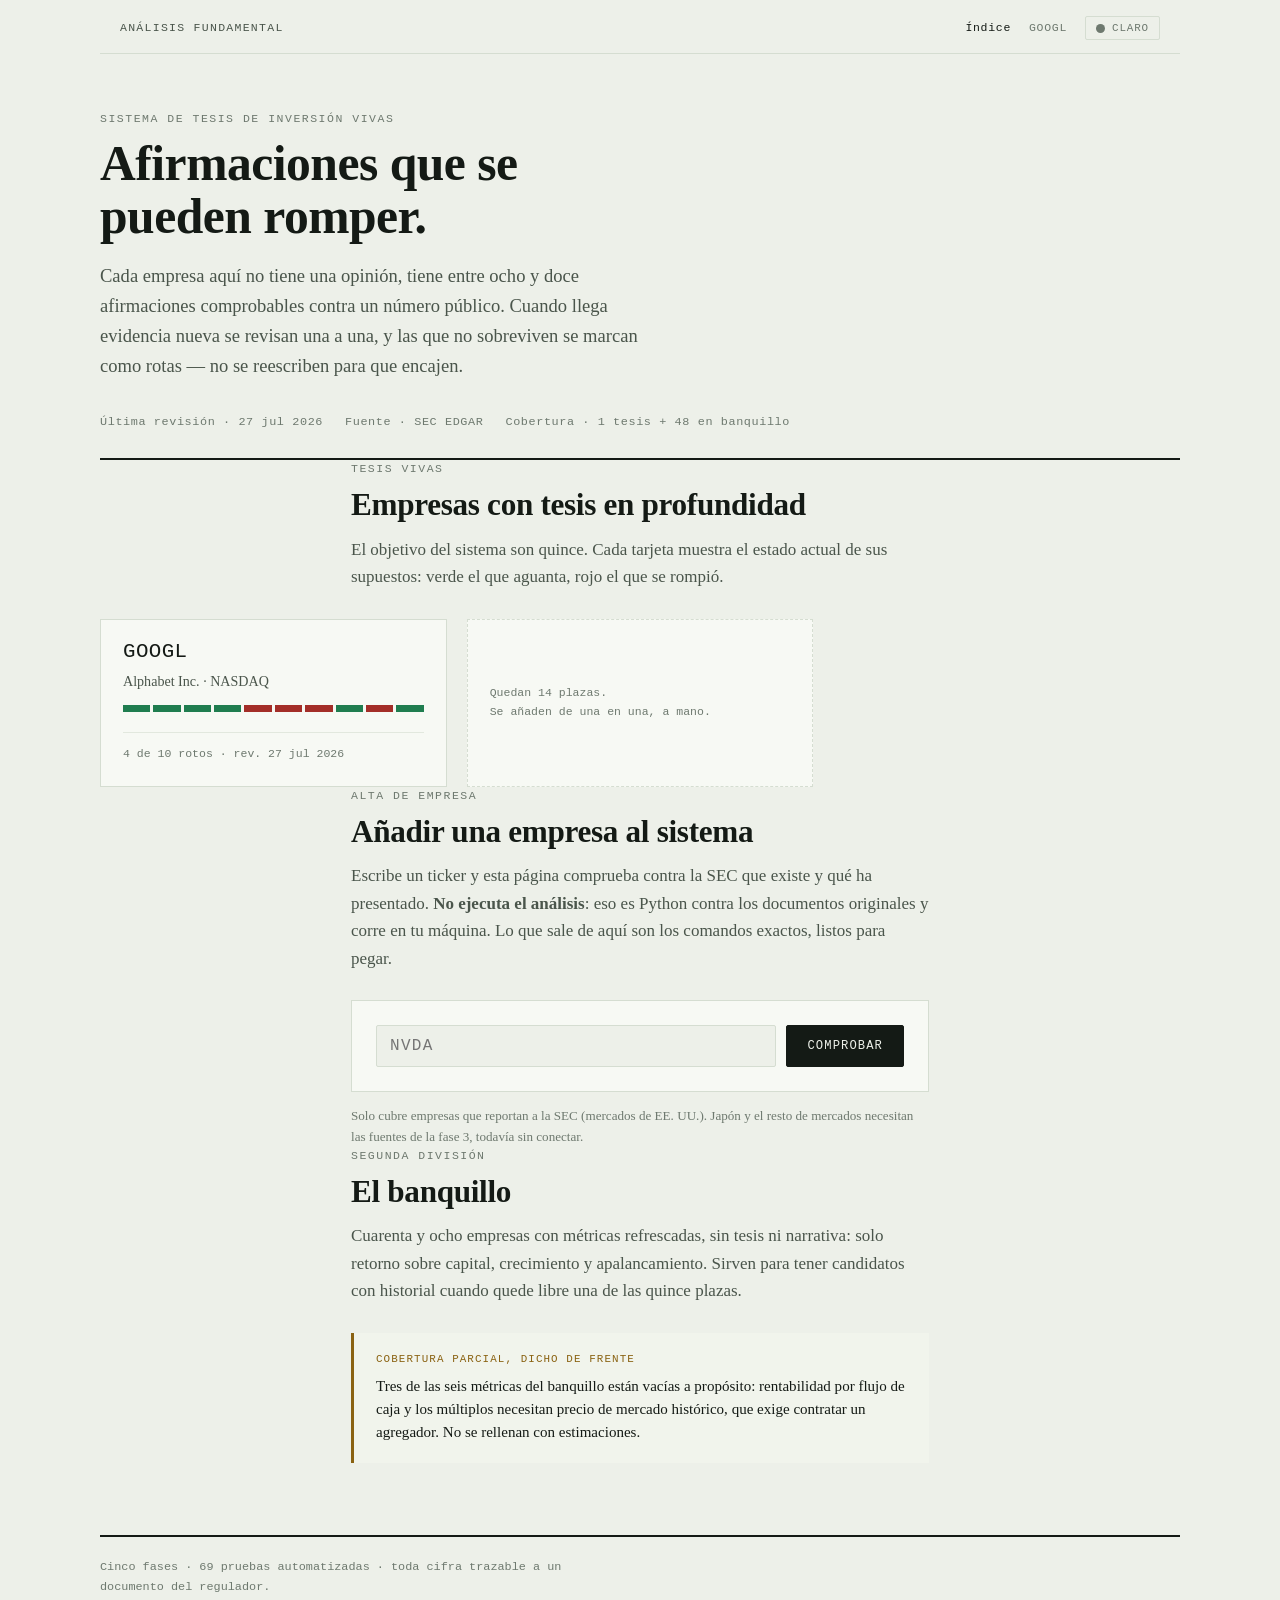
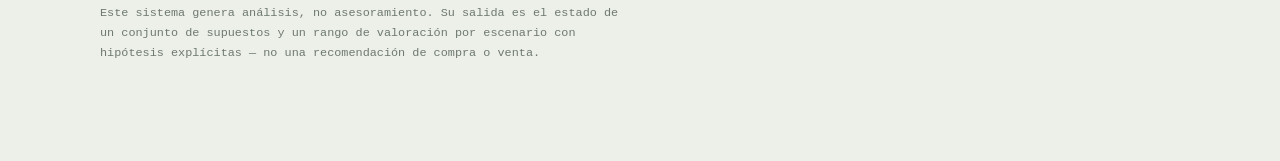
==== commit 9065d0df: "Índice del sitio y alta de empresa; tesis de GOOGL a /googl/ La raíz pasa a ser el índice: lista las" ====
--- a/index.html
+++ b/index.html
@@ -3,1000 +3,100 @@
 <head>
 <meta charset="UTF-8" />
 <meta name="viewport" content="width=device-width, initial-scale=1" />
-<title>Sistema de análisis fundamental — estado de la tesis</title>
-<meta name="description" content="Sistema de tesis de inversión vivas: diez supuestos falsables sobre Alphabet, cuatro de ellos rotos, con valoración por escenarios y validación por backtest. Toda cifra trazable a un documento de la SEC." />
+<title>Análisis fundamental — tesis de inversión vivas</title>
+<meta name="description" content="Sistema de tesis de inversión con supuestos falsables contra números públicos. Estado de cada empresa, valoración por escenarios y validación por backtest, con toda cifra trazable a un documento de la SEC." />
 <meta name="author" content="Pedro Sánchez Ramírez" />
 <meta name="color-scheme" content="light dark" />
 <meta name="theme-color" content="#EDF0E9" media="(prefers-color-scheme: light)" />
 <meta name="theme-color" content="#0E120F" media="(prefers-color-scheme: dark)" />
 <link rel="canonical" href="https://analysis.pampaiter.com/" />
-
-<meta property="og:type" content="article" />
-<meta property="og:title" content="Sistema de análisis fundamental — estado de la tesis" />
-<meta property="og:description" content="Sistema de tesis de inversión vivas: diez supuestos falsables sobre Alphabet, cuatro de ellos rotos, con valoración por escenarios y validación por backtest. Toda cifra trazable a un documento de la SEC." />
+<meta property="og:type" content="website" />
+<meta property="og:title" content="Análisis fundamental — tesis de inversión vivas" />
+<meta property="og:description" content="Sistema de tesis de inversión con supuestos falsables contra números públicos. Estado de cada empresa, valoración por escenarios y validación por backtest, con toda cifra trazable a un documento de la SEC." />
 <meta property="og:url" content="https://analysis.pampaiter.com/" />
 <meta property="og:locale" content="es_ES" />
 <meta name="twitter:card" content="summary" />
-<meta name="twitter:title" content="Sistema de análisis fundamental — estado de la tesis" />
-<meta name="twitter:description" content="Sistema de tesis de inversión vivas: diez supuestos falsables sobre Alphabet, cuatro de ellos rotos, con valoración por escenarios y validación por backtest. Toda cifra trazable a un documento de la SEC." />
-
-<style>
-:root {
-  color-scheme: light;
-  --paper:      #EDF0E9;
-  --surface:    #F7F9F4;
-  --surface-2:  #F1F4EC;
-  --band:       rgba(31,125,79,0.045);
-  --ink:        #141A15;
-  --ink-2:      #4A554B;
-  --muted:      #6E796F;
-  --rule:       #D5DDD1;
-  --rule-soft:  #E2E8DE;
-  --good:       #1F7D4F;
-  --broken:     #A32E28;
-  --warn:       #8A6212;
-  --s1:         #0F6491;
-  --s2:         #C87A05;
-  --ramp-0: #E7F0F6; --ramp-1: #CBE0EC; --ramp-2: #A9CCDF; --ramp-3: #83B6CF;
-  --ramp-4: #5C9CBC; --ramp-5: #3880A5; --ramp-6: #17638A;
-  --ramp-ink-lo: #14262F; --ramp-ink-hi: #F2F7FA;
-
-  --serif: "Iowan Old Style", "Palatino Linotype", Palatino, "Book Antiqua", Georgia, serif;
-  --mono: ui-monospace, "SF Mono", "Cascadia Mono", "Segoe UI Mono", Menlo, Consolas, monospace;
-}
-@media (prefers-color-scheme: dark) {
-  :root:not([data-theme="light"]) {
-    color-scheme: dark;
-    --paper:      #0E120F;
-    --surface:    #161B17;
-    --surface-2:  #1B211C;
-    --band:       rgba(79,168,124,0.055);
-    --ink:        #E8EDE6;
-    --ink-2:      #A7B2A6;
-    --muted:      #7E8A7F;
-    --rule:       #2A332B;
-    --rule-soft:  #222A23;
-    --good:       #4FA87C;
-    --broken:     #E0736B;
-    --warn:       #C9A24A;
-    --s1:         #3C93C2;
-    --s2:         #BD8320;
-    --ramp-0: #14262F; --ramp-1: #1B3A4A; --ramp-2: #235066; --ramp-3: #2B6683;
-    --ramp-4: #3480A2; --ramp-5: #4C9CBF; --ramp-6: #6FB6D4;
-    --ramp-ink-lo: #9FBCCB; --ramp-ink-hi: #08161D;
-  }
-}
-:root[data-theme="dark"] {
-  color-scheme: dark;
-  --paper:      #0E120F;
-  --surface:    #161B17;
-  --surface-2:  #1B211C;
-  --band:       rgba(79,168,124,0.055);
-  --ink:        #E8EDE6;
-  --ink-2:      #A7B2A6;
-  --muted:      #7E8A7F;
-  --rule:       #2A332B;
-  --rule-soft:  #222A23;
-  --good:       #4FA87C;
-  --broken:     #E0736B;
-  --warn:       #C9A24A;
-  --s1:         #3C93C2;
-  --s2:         #BD8320;
-  --ramp-0: #14262F; --ramp-1: #1B3A4A; --ramp-2: #235066; --ramp-3: #2B6683;
-  --ramp-4: #3480A2; --ramp-5: #4C9CBF; --ramp-6: #6FB6D4;
-  --ramp-ink-lo: #9FBCCB; --ramp-ink-hi: #08161D;
-}
-
-* { box-sizing: border-box; }
-
-body, .page {
-  background: var(--paper);
-  color: var(--ink);
-  font-family: var(--serif);
-  font-size: 17px;
-  line-height: 1.62;
-  margin: 0;
-  -webkit-font-smoothing: antialiased;
-}
-
-.page { padding: 0 20px 96px; }
-
-.col { max-width: 68ch; margin: 0 auto; }
-.wide { max-width: 1080px; margin: 0 auto; }
-
-h1, h2, h3 { text-wrap: balance; margin: 0; font-weight: 600; letter-spacing: -0.01em; }
-h1 { font-size: clamp(2rem, 5vw, 3.1rem); line-height: 1.08; }
-h2 { font-size: clamp(1.45rem, 3vw, 1.95rem); line-height: 1.18; }
-h3 { font-size: 1.12rem; line-height: 1.3; }
-p { margin: 0 0 1.1em; }
-p:last-child { margin-bottom: 0; }
-a { color: var(--s1); }
-
-.eyebrow {
-  font-family: var(--mono);
-  font-size: 0.72rem;
-  letter-spacing: 0.13em;
-  text-transform: uppercase;
-  color: var(--muted);
-  margin: 0 0 0.7em;
-  display: block;
-}
-
-.num { font-family: var(--mono); font-variant-numeric: tabular-nums lining-nums; }
-
-/* ---------- masthead ---------- */
-.masthead {
-  border-bottom: 2px solid var(--ink);
-  padding: 56px 0 26px;
-  margin-bottom: 0;
-}
-.masthead .lede {
-  font-size: 1.16rem;
-  color: var(--ink-2);
-  margin-top: 0.9em;
-  max-width: 60ch;
-}
-.dateline {
-  display: flex;
-  flex-wrap: wrap;
-  gap: 8px 22px;
-  font-family: var(--mono);
-  font-size: 0.74rem;
-  letter-spacing: 0.05em;
-  color: var(--muted);
-  padding: 12px 0 0;
-}
-
-/* ---------- headline state strip ---------- */
-.state-strip {
-  display: grid;
-  grid-template-columns: repeat(auto-fit, minmax(148px, 1fr));
-  border-top: 1px solid var(--rule);
-  border-bottom: 1px solid var(--rule);
-  margin: 0 0 64px;
-}
-.state-cell {
-  padding: 22px 20px 20px;
-  border-right: 1px solid var(--rule-soft);
-}
-.state-cell:last-child { border-right: 0; }
-.state-cell .k {
-  font-family: var(--mono);
-  font-size: 0.68rem;
-  letter-spacing: 0.11em;
-  text-transform: uppercase;
-  color: var(--muted);
-  display: block;
-  margin-bottom: 6px;
-}
-.state-cell .v {
-  display: block;
-  font-family: var(--mono);
-  font-size: 1.72rem;
-  font-variant-numeric: tabular-nums lining-nums;
-  line-height: 1;
-  letter-spacing: -0.02em;
-}
-.state-cell .v .u { font-size: 0.98rem; letter-spacing: 0; margin-left: 1px; }
-.state-cell .sub {
-  display: block;
-  font-size: 0.8rem;
-  color: var(--ink-2);
-  margin-top: 9px;
-  line-height: 1.4;
-  max-width: 24ch;
-}
-.v.is-broken { color: var(--broken); }
-.v.is-good { color: var(--good); }
-
-section { margin: 0 0 76px; }
-.section-head { margin-bottom: 28px; }
-.section-head p { color: var(--ink-2); margin-top: 0.7em; }
-
-/* ---------- ledger (greenbar) ---------- */
-.ledger {
-  border: 1px solid var(--rule);
-  background: var(--surface);
-  overflow-x: auto;
-}
-table.grid {
-  width: 100%;
-  border-collapse: collapse;
-  font-size: 0.9rem;
-  min-width: 660px;
-}
-table.grid thead th {
-  font-family: var(--mono);
-  font-size: 0.66rem;
-  letter-spacing: 0.1em;
-  text-transform: uppercase;
-  color: var(--muted);
-  font-weight: 500;
-  text-align: left;
-  padding: 13px 16px;
-  border-bottom: 1px solid var(--rule);
-  white-space: nowrap;
-}
-table.grid tbody tr:nth-child(even) { background: var(--band); }
-table.grid td {
-  padding: 13px 16px;
-  border-bottom: 1px solid var(--rule-soft);
-  vertical-align: top;
-}
-table.grid tbody tr:last-child td { border-bottom: 0; }
-table.grid td.r, table.grid thead th.r { text-align: right; }
-.sid {
-  font-family: var(--mono);
-  font-size: 0.78rem;
-  color: var(--ink-2);
-  white-space: nowrap;
-}
-.stmt { max-width: 34ch; line-height: 1.45; }
-.figure { font-family: var(--mono); font-variant-numeric: tabular-nums lining-nums; white-space: nowrap; }
-.thr { color: var(--muted); }
-.delta { font-size: 0.76rem; color: var(--muted); display: block; margin-top: 3px; }
-tr.broken td { background: rgba(163,43,40,0.055); }
-tr.broken td:first-child { box-shadow: inset 3px 0 0 var(--broken); }
-:root[data-theme="dark"] tr.broken td,
-:root:not([data-theme="light"]) tr.broken td { }
-@media (prefers-color-scheme: dark) {
-  :root:not([data-theme="light"]) tr.broken td { background: rgba(224,115,107,0.075); }
-}
-:root[data-theme="dark"] tr.broken td { background: rgba(224,115,107,0.075); }
-
-.pill {
-  display: inline-flex;
-  align-items: center;
-  gap: 6px;
-  font-family: var(--mono);
-  font-size: 0.68rem;
-  letter-spacing: 0.07em;
-  text-transform: uppercase;
-  padding: 3px 9px 3px 7px;
-  border: 1px solid currentColor;
-  border-radius: 2px;
-  white-space: nowrap;
-}
-.pill.ok { color: var(--good); }
-.pill.no { color: var(--broken); }
-.pill .dot { width: 7px; height: 7px; flex: none; }
-.pill.ok .dot { background: currentColor; }
-.pill.no .dot { background: currentColor; transform: rotate(45deg); }
-
-/* ---------- figures / charts ---------- */
-figure { margin: 0; }
-.chart-card {
-  border: 1px solid var(--rule);
-  background: var(--surface);
-  padding: 22px 22px 18px;
-}
-.chart-card + .chart-card { margin-top: 22px; }
-.chart-title { font-size: 1.02rem; font-weight: 600; margin: 0 0 4px; }
-.chart-sub { font-size: 0.84rem; color: var(--ink-2); margin: 0 0 18px; max-width: 62ch; line-height: 1.45; }
-figcaption {
-  font-size: 0.78rem;
-  color: var(--muted);
-  margin-top: 14px;
-  padding-top: 12px;
-  border-top: 1px solid var(--rule-soft);
-  line-height: 1.5;
-}
-.chart-scroll { overflow-x: auto; }
-svg.chart { display: block; width: 100%; height: auto; min-width: 480px; }
-svg text { font-family: var(--mono); fill: var(--muted); font-size: 11px; }
-svg text.val { font-size: 11.5px; }
-svg .gridline { stroke: var(--rule-soft); stroke-width: 1; }
-svg .axis { stroke: var(--rule); stroke-width: 1; }
-
-.legend {
-  display: flex;
-  flex-wrap: wrap;
-  gap: 8px 20px;
-  font-family: var(--mono);
-  font-size: 0.72rem;
-  color: var(--ink-2);
-  margin-bottom: 14px;
-}
-.legend span { display: inline-flex; align-items: center; gap: 7px; }
-.swatch { width: 13px; height: 3px; flex: none; }
-.swatch.sq { height: 11px; width: 11px; }
-
-.hit { cursor: crosshair; }
-.hit:focus-visible { outline: 2px solid var(--ink); outline-offset: 2px; }
-
-#tip {
-  position: fixed;
-  z-index: 50;
-  pointer-events: none;
-  opacity: 0;
-  transition: opacity .1s;
-  background: var(--surface);
-  color: var(--ink);
-  border: 1px solid var(--rule);
-  box-shadow: 0 6px 22px rgba(0,0,0,.14);
-  padding: 8px 11px;
-  font-family: var(--mono);
-  font-size: 0.74rem;
-  line-height: 1.45;
-  max-width: 260px;
-}
-#tip .tk { color: var(--muted); display: block; font-size: 0.68rem; letter-spacing: .06em; text-transform: uppercase; }
-#tip.on { opacity: 1; }
-
-/* ---------- heatmap ---------- */
-.heat { border-collapse: separate; border-spacing: 2px; width: 100%; min-width: 520px; }
-.heat th {
-  font-family: var(--mono);
-  font-size: 0.7rem;
-  color: var(--muted);
-  font-weight: 500;
-  padding: 6px 8px;
-  white-space: nowrap;
-}
-.heat th.rowh { text-align: right; width: 1%; white-space: nowrap; padding-right: 14px; }
-.heat td {
-  font-family: var(--mono);
-  font-variant-numeric: tabular-nums lining-nums;
-  font-size: 0.82rem;
-  text-align: center;
-  padding: 11px 4px;
-  border-radius: 2px;
-}
-.s0 { background: var(--ramp-0); color: var(--ramp-ink-lo); }
-.s1c { background: var(--ramp-1); color: var(--ramp-ink-lo); }
-.s2c { background: var(--ramp-2); color: var(--ramp-ink-lo); }
-.s3c { background: var(--ramp-3); color: var(--ramp-ink-lo); }
-.s4c { background: var(--ramp-4); color: var(--ramp-ink-hi); }
-.s5c { background: var(--ramp-5); color: var(--ramp-ink-hi); }
-.s6c { background: var(--ramp-6); color: var(--ramp-ink-hi); }
-@media (prefers-color-scheme: dark) {
-  :root:not([data-theme="light"]) .s0, :root:not([data-theme="light"]) .s1c,
-  :root:not([data-theme="light"]) .s2c, :root:not([data-theme="light"]) .s3c { color: var(--ramp-ink-lo); }
-  :root:not([data-theme="light"]) .s4c, :root:not([data-theme="light"]) .s5c,
-  :root:not([data-theme="light"]) .s6c { color: var(--ramp-ink-hi); }
-}
-.heat-scale {
-  display: flex; align-items: center; gap: 9px;
-  font-family: var(--mono); font-size: 0.7rem; color: var(--muted);
-  margin-top: 14px;
-}
-.heat-scale .steps { display: flex; }
-.heat-scale .steps i { width: 22px; height: 10px; display: block; }
-
-/* ---------- pipeline ---------- */
-.flow {
-  display: grid;
-  grid-template-columns: repeat(auto-fit, minmax(168px, 1fr));
-  gap: 1px;
-  background: var(--rule);
-  border: 1px solid var(--rule);
-}
-.flow .step { background: var(--surface); padding: 18px 18px 20px; }
-.flow .step .n {
-  font-family: var(--mono);
-  font-size: 0.66rem;
-  letter-spacing: 0.1em;
-  color: var(--muted);
-  display: block;
-  margin-bottom: 9px;
-}
-.flow .step h3 { font-size: 0.98rem; margin-bottom: 6px; }
-.flow .step p { font-size: 0.82rem; color: var(--ink-2); line-height: 1.45; margin: 0; }
-
-/* ---------- backtest cards ---------- */
-.cases { display: grid; gap: 22px; grid-template-columns: repeat(auto-fit, minmax(280px, 1fr)); }
-.case {
-  border: 1px solid var(--rule);
-  background: var(--surface);
-  padding: 22px;
-  display: flex;
-  flex-direction: column;
-  gap: 12px;
-}
-.case .tick {
-  font-family: var(--mono);
-  font-size: 1.28rem;
-  letter-spacing: 0.02em;
-  line-height: 1;
-}
-.case .kind {
-  font-family: var(--mono);
-  font-size: 0.66rem;
-  letter-spacing: 0.09em;
-  text-transform: uppercase;
-  color: var(--muted);
-}
-.case .verdict { font-size: 0.92rem; line-height: 1.5; color: var(--ink-2); }
-.case .verdict strong { color: var(--ink); font-weight: 600; }
-.case .score {
-  font-family: var(--mono);
-  font-size: 0.74rem;
-  letter-spacing: 0.04em;
-  padding-top: 12px;
-  border-top: 1px solid var(--rule-soft);
-  margin-top: auto;
-}
-
-/* ---------- callout ---------- */
-.callout {
-  border-left: 3px solid var(--warn);
-  background: var(--surface-2);
-  padding: 18px 22px;
-  font-size: 0.94rem;
-  line-height: 1.55;
-}
-.callout .lbl {
-  font-family: var(--mono);
-  font-size: 0.68rem;
-  letter-spacing: 0.1em;
-  text-transform: uppercase;
-  color: var(--warn);
-  display: block;
-  margin-bottom: 7px;
-}
-
-/* ---------- gaps list ---------- */
-ul.gaps { list-style: none; padding: 0; margin: 0; border-top: 1px solid var(--rule); }
-ul.gaps li:last-child { border-bottom: 0; }
-ul.gaps li {
-  padding: 15px 0;
-  border-bottom: 1px solid var(--rule-soft);
-  display: grid;
-  grid-template-columns: 132px 1fr;
-  gap: 18px;
-  font-size: 0.92rem;
-  line-height: 1.5;
-}
-ul.gaps .tag {
-  font-family: var(--mono);
-  font-size: 0.68rem;
-  letter-spacing: 0.08em;
-  text-transform: uppercase;
-  color: var(--muted);
-  padding-top: 3px;
-}
-@media (max-width: 560px) {
-  ul.gaps li { grid-template-columns: 1fr; gap: 5px; }
-}
-
-/* El pie cierra con una regla a todo el ancho, en simetría con la del
-   encabezado. No hereda el ancho de .col porque la unidad ch se resuelve
-   sobre su propia fuente mono, que es más estrecha y lo descuadraría. */
-.foot {
-  max-width: none;
-  margin-top: 72px;
-  border-top: 2px solid var(--ink);
-  padding-top: 20px;
-  font-family: var(--mono);
-  font-size: 0.74rem;
-  color: var(--muted);
-  line-height: 1.7;
-}
-.foot p { max-width: 74ch; }
-
-@media (prefers-reduced-motion: reduce) {
-  * { transition: none !important; animation: none !important; }
-}
-
-/* ---------- selector de tema (solo en la versión autoalojada) ---------- */
-.theme-toggle {
-  position: fixed; top: 16px; right: 16px; z-index: 40;
-  display: inline-flex; align-items: center; gap: 7px;
-  font-family: var(--mono); font-size: 0.68rem; letter-spacing: 0.08em;
-  text-transform: uppercase; color: var(--ink-2);
-  background: var(--surface); border: 1px solid var(--rule);
-  border-radius: 2px; padding: 7px 11px; cursor: pointer;
-}
-.theme-toggle:hover { color: var(--ink); border-color: var(--ink-2); }
-.theme-toggle:focus-visible { outline: 2px solid var(--ink); outline-offset: 2px; }
-.theme-toggle .ic { width: 9px; height: 9px; background: currentColor; border-radius: 50%; }
-@media print { .theme-toggle { display: none; } }
-</style>
+<meta name="twitter:title" content="Análisis fundamental — tesis de inversión vivas" />
+<meta name="twitter:description" content="Sistema de tesis de inversión con supuestos falsables contra números públicos. Estado de cada empresa, valoración por escenarios y validación por backtest, con toda cifra trazable a un documento de la SEC." />
+<link rel="stylesheet" href="assets/base.css" />
 </head>
 <body>
-<button class="theme-toggle" type="button" id="themeToggle" aria-label="Cambiar entre tema claro y oscuro"><i class="ic"></i><span id="themeLabel">Tema</span></button>
+<div class="sitebar">
+  <a class="brand" href="./">Análisis fundamental</a>
+  <nav><a href="./" aria-current="page">Índice</a><a href="./googl/">GOOGL</a><button class="theme-toggle" type="button" id="themeToggle" aria-label="Cambiar entre tema claro y oscuro"><i class="ic"></i><span id="themeLabel">Tema</span></button></nav>
+</div>
 <div class="page">
 
 <div class="wide">
   <header class="masthead">
     <span class="eyebrow">Sistema de tesis de inversión vivas</span>
-    <h1>Cuatro de diez supuestos<br>sobre Alphabet están rotos.</h1>
-    <p class="lede">Este repositorio no guarda opiniones sobre empresas: guarda <em>afirmaciones falsables con un número público</em>, y las revisa cuando llega evidencia nueva. Lo que sigue es el estado real del sistema tras construir sus cinco fases sobre una empresa piloto.</p>
+    <h1>Afirmaciones que se<br>pueden romper.</h1>
+    <p class="lede">Cada empresa aquí no tiene una opinión, tiene entre ocho y doce afirmaciones comprobables contra un número público. Cuando llega evidencia nueva se revisan una a una, y las que no sobreviven se marcan como rotas — no se reescriben para que encajen.</p>
     <div class="dateline">
-      <span>Revisión · 27 jul 2026</span>
-      <span>Empresa · GOOGL (Alphabet Inc.)</span>
-      <span>Evidencia · 10-K FY2025 · 10-Q Q2 2026 · 8-K · DEF 14A · Forms 3/4/5</span>
+      <span>Última revisión · 27 jul 2026</span>
       <span>Fuente · SEC EDGAR</span>
+      <span>Cobertura · 1 tesis + 48 en banquillo</span>
     </div>
   </header>
 </div>
 
-<div class="wide">
-  <div class="state-strip">
-    <div class="state-cell">
-      <span class="k">Supuestos rotos</span>
-      <span class="v num is-broken">4 / 10</span>
-      <span class="sub">Tres de ellos con impacto alto sobre la tesis</span>
-    </div>
-    <div class="state-cell">
-      <span class="k">Capex / ingresos</span>
-      <span class="v num is-broken">37,5<span class="u"> %</span></span>
-      <span class="sub">Umbral 30 %. Era 22,7 % en el ejercicio FY2025</span>
-    </div>
-    <div class="state-cell">
-      <span class="k">Margen FCF</span>
-      <span class="v num is-broken">1,9<span class="u"> %</span></span>
-      <span class="sub">Umbral 15 %. Era 18,2 % un semestre antes</span>
-    </div>
-    <div class="state-cell">
-      <span class="k">Crecimiento Cloud</span>
-      <span class="v num is-good">81,8<span class="u"> %</span></span>
-      <span class="sub">Interanual en Q2 2026. Umbral 40 %</span>
-    </div>
-    <div class="state-cell">
-      <span class="k">Cobertura</span>
-      <span class="v num">1 + 48</span>
-      <span class="sub">Una tesis en profundidad, 48 empresas en el banquillo</span>
-    </div>
-  </div>
-</div>
-
-<!-- ============ 1. QUÉ ES ============ -->
 <section class="wide">
   <div class="col section-head">
-    <span class="eyebrow">El método</span>
-    <h2>Una tesis que se actualiza por diferencia, no por reescritura</h2>
-    <p>La regla central del repositorio es que nadie —ni una persona ni un modelo— reescribe la tesis entera cuando llegan datos nuevos. Se edita solo lo que la evidencia toca, y cada supuesto que se rompe queda marcado como roto <em>en su sitio</em>, con su historial intacto. No se reformula para que encaje con los datos que llegaron después.</p>
-  </div>
-  <div class="flow">
-    <div class="step">
-      <span class="n">FASE 1</span>
-      <h3>Evidencia</h3>
-      <p>Documentos originales del regulador en <span class="num">evidencia/</span>, nombrados por número de expediente para que nada se descargue dos veces.</p>
-    </div>
-    <div class="step">
-      <span class="n">FASE 1</span>
-      <h3>Supuestos</h3>
-      <p>Entre 8 y 12 por empresa. Cada uno con métrica, operador, umbral y fuente citada. Escritos a mano: es donde se define si hay criterio.</p>
-    </div>
-    <div class="step">
-      <span class="n">FASE 2</span>
-      <h3>Motor</h3>
-      <p>La valoración sale de código determinista, nunca de la prosa. Tres escenarios, dos métodos de valor terminal, malla de sensibilidad.</p>
-    </div>
-    <div class="step">
-      <span class="n">FASE 3–4</span>
-      <h3>Ingesta y calendario</h3>
-      <p>Un comando trae lo que falta de EDGAR. El calendario abre una rama cuando un evento entra en ventana de 48 horas.</p>
-    </div>
-    <div class="step">
-      <span class="n">FASE 5</span>
-      <h3>Control</h3>
-      <p>Backtest contra 2019 y un informe que detecta supuestos revisados de más — la señal de que se está moviendo la portería.</p>
+    <span class="eyebrow">Tesis vivas</span>
+    <h2>Empresas con tesis en profundidad</h2>
+    <p>El objetivo del sistema son quince. Cada tarjeta muestra el estado actual de sus supuestos: verde el que aguanta, rojo el que se rompió.</p>
+  </div>
+
+  <div class="fichas">
+    <a class="ficha" href="googl/">
+      <span class="tk">GOOGL</span>
+      <span class="nm">Alphabet Inc. · NASDAQ</span>
+      <span class="barra" role="img" aria-label="6 supuestos vigentes de 10, 4 rotos">
+        <i></i><i></i><i></i><i></i><i class="no"></i><i class="no"></i><i class="no"></i><i></i><i class="no"></i><i></i>
+      </span>
+      <span class="pie">4 de 10 rotos · rev. 27 jul 2026</span>
+    </a>
+    <div class="ficha vacia">
+      <span class="pie" style="border:0;padding:0;margin:0">Quedan 14 plazas.<br>Se añaden de una en una, a mano.</span>
     </div>
   </div>
 </section>
 
-<!-- ============ 2. EL LIBRO DE SUPUESTOS ============ -->
 <section class="wide">
   <div class="col section-head">
-    <span class="eyebrow">El instrumento principal</span>
-    <h2>El libro de supuestos</h2>
-    <p>Este es el producto real del sistema. No un precio objetivo, sino el estado de diez afirmaciones que se pueden comprobar contra un número público. Cuatro no sobrevivieron a la evidencia de julio.</p>
-  </div>
-
-  <div class="ledger">
-    <table class="grid">
-      <thead>
-        <tr>
-          <th>Supuesto</th>
-          <th>Afirmación</th>
-          <th class="r">Umbral</th>
-          <th class="r">Valor actual</th>
-          <th>Estado</th>
-          <th>Impacto</th>
-        </tr>
-      </thead>
-      <tbody>
-        <tr>
-          <td class="sid">crecimiento_ingresos_3y</td>
-          <td class="stmt">Ingresos consolidados crecen a un CAGR de tres años igual o superior al 12 %</td>
-          <td class="r figure thr">≥ 12,0 %</td>
-          <td class="r figure">12,5 %<span class="delta">+0,5 pp de margen</span></td>
-          <td><span class="pill ok"><i class="dot"></i>Vigente</span></td>
-          <td class="sid">Alto</td>
-        </tr>
-        <tr>
-          <td class="sid">crecimiento_cloud</td>
-          <td class="stmt">Google Cloud crece un 40 % o más interanual</td>
-          <td class="r figure thr">≥ 40,0 %</td>
-          <td class="r figure">81,8 %<span class="delta">+41,8 pp de margen</span></td>
-          <td><span class="pill ok"><i class="dot"></i>Vigente</span></td>
-          <td class="sid">Alto</td>
-        </tr>
-        <tr>
-          <td class="sid">margen_operativo_cloud</td>
-          <td class="stmt">El margen operativo de Cloud se mantiene en expansión, por encima del 20 %</td>
-          <td class="r figure thr">≥ 20,0 %</td>
-          <td class="r figure">35,6 %<span class="delta">+15,6 pp de margen</span></td>
-          <td><span class="pill ok"><i class="dot"></i>Vigente</span></td>
-          <td class="sid">Alto</td>
-        </tr>
-        <tr>
-          <td class="sid">margen_operativo_consolidado</td>
-          <td class="stmt">El margen operativo consolidado se sostiene por encima del 28 %</td>
-          <td class="r figure thr">≥ 28,0 %</td>
-          <td class="r figure">32,0 %<span class="delta">+4,0 pp de margen</span></td>
-          <td><span class="pill ok"><i class="dot"></i>Vigente</span></td>
-          <td class="sid">Alto</td>
-        </tr>
-        <tr class="broken">
-          <td class="sid">intensidad_capex</td>
-          <td class="stmt">El capex trimestral se mantiene por debajo del 30 % de los ingresos</td>
-          <td class="r figure thr">≤ 30,0 %</td>
-          <td class="r figure">37,5 %<span class="delta">+7,5 pp sobre el umbral</span></td>
-          <td><span class="pill no"><i class="dot"></i>Roto</span></td>
-          <td class="sid">Alto</td>
-        </tr>
-        <tr class="broken">
-          <td class="sid">fcf_margin</td>
-          <td class="stmt">El flujo de caja libre se mantiene en el 15 % de los ingresos o más</td>
-          <td class="r figure thr">≥ 15,0 %</td>
-          <td class="r figure">1,9 %<span class="delta">−13,1 pp bajo el umbral</span></td>
-          <td><span class="pill no"><i class="dot"></i>Roto</span></td>
-          <td class="sid">Alto</td>
-        </tr>
-        <tr class="broken">
-          <td class="sid">dilucion_acciones</td>
-          <td class="stmt">Las acciones en circulación se mantienen estables o decrecientes</td>
-          <td class="r figure thr">≤ 0,00 %</td>
-          <td class="r figure">+1,17 %<span class="delta">Primera reversión desde 2022</span></td>
-          <td><span class="pill no"><i class="dot"></i>Roto</span></td>
-          <td class="sid">Medio</td>
-        </tr>
-        <tr>
-          <td class="sid">apalancamiento</td>
-          <td class="stmt">La deuda de largo plazo no supera el 20 % del patrimonio</td>
-          <td class="r figure thr">≤ 20,0 %</td>
-          <td class="r figure">15,3 %<span class="delta">Denominador distorsionado (ver abajo)</span></td>
-          <td><span class="pill ok"><i class="dot"></i>Vigente</span></td>
-          <td class="sid">Alto</td>
-        </tr>
-        <tr class="broken">
-          <td class="sid">calidad_beneficio</td>
-          <td class="stmt">El beneficio neto no crece más de 10 puntos por encima del operativo</td>
-          <td class="r figure thr">≤ 10 pp</td>
-          <td class="r figure">268 pp<span class="delta">+258 pp sobre el umbral</span></td>
-          <td><span class="pill no"><i class="dot"></i>Roto</span></td>
-          <td class="sid">Alto</td>
-        </tr>
-        <tr>
-          <td class="sid">eficiencia_tac</td>
-          <td class="stmt">Los costes de adquisición de tráfico no superan el 20 % de los ingresos de Services</td>
-          <td class="r figure thr">≤ 20,0 %</td>
-          <td class="r figure">17,1 %<span class="delta">2,9 pp de margen</span></td>
-          <td><span class="pill ok"><i class="dot"></i>Vigente</span></td>
-          <td class="sid">Medio</td>
-        </tr>
-      </tbody>
-    </table>
-  </div>
-  <div class="col" style="margin-top:22px">
-    <div class="callout">
-      <span class="lbl">Lo que la disciplina obliga a decir</span>
-      <p style="margin:0">El supuesto de apalancamiento sigue técnicamente vigente <em>solo porque el patrimonio saltó un 54 % en seis meses</em>, y ese salto viene de la misma ganancia no realizada que rompió la calidad del beneficio. El ratio es correcto y engañoso a la vez. La regla del repositorio prohíbe relajar el supuesto para que la foto quede mejor: se deja vigente y se anota la distorsión.</p>
-    </div>
+    <span class="eyebrow">Alta de empresa</span>
+    <h2>Añadir una empresa al sistema</h2>
+    <p>Escribe un ticker y esta página comprueba contra la SEC que existe y qué ha presentado. <strong>No ejecuta el análisis</strong>: eso es Python contra los documentos originales y corre en tu máquina. Lo que sale de aquí son los comandos exactos, listos para pegar.</p>
+  </div>
+
+  <div class="col">
+    <div class="alta">
+      <form id="formAlta" autocomplete="off">
+        <div class="fila">
+          <label for="ticker" class="sr-only" style="position:absolute;width:1px;height:1px;overflow:hidden;clip:rect(0 0 0 0)">Ticker</label>
+          <input type="text" id="ticker" name="ticker" placeholder="NVDA" maxlength="12" spellcheck="false" />
+          <button type="submit" id="btnAlta">Comprobar</button>
+        </div>
+      </form>
+      <div class="res" id="resultado" aria-live="polite"></div>
+    </div>
+    <p style="font-size:0.82rem;color:var(--muted);margin-top:14px;line-height:1.55">
+      Solo cubre empresas que reportan a la SEC (mercados de EE.&nbsp;UU.). Japón y el resto de mercados necesitan las fuentes de la fase 3, todavía sin conectar.
+    </p>
   </div>
 </section>
 
-<!-- ============ 3. LO QUE LA EVIDENCIA MOSTRÓ ============ -->
 <section class="wide">
   <div class="col section-head">
-    <span class="eyebrow">Lectura de la evidencia</span>
-    <h2>Una empresa financiando una apuesta enorme</h2>
-    <p>Los cuatro supuestos rotos no son cuatro problemas distintos: son la misma decisión vista desde cuatro ángulos. Alphabet está construyendo capacidad de cómputo para inteligencia artificial a una velocidad que su propia generación de caja no cubre, y lo está financiando con deuda y con emisión de acciones.</p>
-  </div>
-
-  <figure class="chart-card">
-    <h3 class="chart-title">El capex rompió su techo, y no fue un pico aislado</h3>
-    <p class="chart-sub">Compra de propiedad y equipo como porcentaje de los ingresos del período. El semestre completo también supera el umbral, lo que descarta que sea un trimestre atípico.</p>
-    <div class="chart-scroll">
-      <svg class="chart" viewBox="0 0 760 250" role="img" aria-label="Capex sobre ingresos: 15,0% en FY2024, 22,7% en FY2025, 35,1% en el primer semestre de 2026 y 37,5% en el segundo trimestre de 2026, frente a un umbral del 30%.">
-        <line class="gridline" x1="64" y1="200" x2="740" y2="200"/>
-        <line class="gridline" x1="64" y1="143.3" x2="740" y2="143.3"/>
-        <line class="gridline" x1="64" y1="86.7" x2="740" y2="86.7"/>
-        <line class="gridline" x1="64" y1="30" x2="740" y2="30"/>
-        <text x="56" y="204" text-anchor="end">0 %</text>
-        <text x="56" y="147" text-anchor="end">15 %</text>
-        <text x="56" y="90" text-anchor="end">30 %</text>
-        <text x="56" y="34" text-anchor="end">45 %</text>
-
-        <rect class="hit" x="98" y="143.3" width="92" height="56.7" fill="var(--s1)" rx="0" data-k="FY 2024" data-v="15,0 % · capex 52.535 M$ sobre 350.018 M$"/>
-        <rect class="hit" x="258" y="114.2" width="92" height="85.8" fill="var(--s1)" data-k="FY 2025" data-v="22,7 % · capex 91.447 M$ sobre 402.836 M$"/>
-        <rect class="hit" x="418" y="67.4" width="92" height="132.6" fill="var(--broken)" data-k="H1 2026" data-v="35,1 % · capex 80.598 M$ sobre 229.692 M$"/>
-        <rect class="hit" x="578" y="58.3" width="92" height="141.7" fill="var(--broken)" data-k="Q2 2026" data-v="37,5 % · capex 44.924 M$ sobre 119.796 M$"/>
-
-        <line x1="64" y1="86.7" x2="740" y2="86.7" stroke="var(--broken)" stroke-width="1.5" stroke-dasharray="5 4"/>
-        <text x="72" y="79" text-anchor="start" fill="var(--broken)" style="font-size:11px">UMBRAL 30 %</text>
-
-        <text class="val" x="144" y="136" text-anchor="middle" fill="var(--ink)">15,0</text>
-        <text class="val" x="304" y="107" text-anchor="middle" fill="var(--ink)">22,7</text>
-        <text class="val" x="464" y="60" text-anchor="middle" fill="var(--broken)">35,1</text>
-        <text class="val" x="624" y="51" text-anchor="middle" fill="var(--broken)">37,5</text>
-
-        <text x="144" y="220" text-anchor="middle">FY 2024</text>
-        <text x="304" y="220" text-anchor="middle">FY 2025</text>
-        <text x="464" y="220" text-anchor="middle">H1 2026</text>
-        <text x="624" y="220" text-anchor="middle">Q2 2026</text>
-        <line class="axis" x1="64" y1="200" x2="740" y2="200"/>
-      </svg>
-    </div>
-    <figcaption>Fuente: 10-K FY2025 y 10-Q Q2 2026 (SEC EDGAR). El capex creció un 100 % interanual en el trimestre; los ingresos, un 24 %.</figcaption>
-  </figure>
-
-  <figure class="chart-card">
-    <h3 class="chart-title">El retorno sobre el capital cayó por primera vez en nueve años</h3>
-    <p class="chart-sub">ROIC anual estimado como NOPAT sobre capital invertido, con tasa impositiva efectiva de cada ejercicio. La caída de 2025 coincide con un salto del 38 % en el capital invertido que todavía no produjo el retorno proporcional.</p>
-    <div class="chart-scroll">
-      <svg class="chart" viewBox="0 0 760 260" role="img" aria-label="ROIC de Alphabet entre 2017 y 2025: sube de 8,4% a 30,1% y cae a 24,9% en 2025.">
-        <line class="gridline" x1="56" y1="210" x2="740" y2="210"/>
-        <line class="gridline" x1="56" y1="156.9" x2="740" y2="156.9"/>
-        <line class="gridline" x1="56" y1="103.7" x2="740" y2="103.7"/>
-        <line class="gridline" x1="56" y1="50.6" x2="740" y2="50.6"/>
-        <text x="48" y="214" text-anchor="end">0 %</text>
-        <text x="48" y="161" text-anchor="end">10 %</text>
-        <text x="48" y="108" text-anchor="end">20 %</text>
-        <text x="48" y="55" text-anchor="end">30 %</text>
-
-        <polyline fill="none" stroke="var(--s1)" stroke-width="2" stroke-linejoin="round" stroke-linecap="round"
-          points="56,165.4 137,131.9 217,125.5 298,116.5 378,58.0 459,67.0 539,67.6 620,50.0 700,77.7"/>
-        <line x1="620" y1="50.0" x2="700" y2="77.7" stroke="var(--broken)" stroke-width="2.5" stroke-linecap="round"/>
-
-        <circle class="hit" cx="56"  cy="165.4" r="4" fill="var(--s1)" data-k="2017" data-v="ROIC 8,4 %"/>
-        <circle class="hit" cx="137" cy="131.9" r="4" fill="var(--s1)" data-k="2018" data-v="ROIC 14,7 %"/>
-        <circle class="hit" cx="217" cy="125.5" r="4" fill="var(--s1)" data-k="2019" data-v="ROIC 15,9 %"/>
-        <circle class="hit" cx="298" cy="116.5" r="4" fill="var(--s1)" data-k="2020" data-v="ROIC 17,6 %"/>
-        <circle class="hit" cx="378" cy="58.0"  r="4" fill="var(--s1)" data-k="2021" data-v="ROIC 28,6 %"/>
-        <circle class="hit" cx="459" cy="67.0"  r="4" fill="var(--s1)" data-k="2022" data-v="ROIC 26,9 %"/>
-        <circle class="hit" cx="539" cy="67.6"  r="4" fill="var(--s1)" data-k="2023" data-v="ROIC 26,8 %"/>
-        <circle class="hit" cx="620" cy="50.0"  r="5" fill="var(--s1)" data-k="2024" data-v="ROIC 30,1 % · máximo de la serie"/>
-        <circle class="hit" cx="700" cy="77.7"  r="5.5" fill="var(--broken)" stroke="var(--surface)" stroke-width="2" data-k="2025" data-v="ROIC 24,9 % · primera caída en nueve años"/>
-
-        <text class="val" x="620" y="38" text-anchor="middle" fill="var(--ink)">30,1</text>
-        <text class="val" x="700" y="97" text-anchor="middle" fill="var(--broken)">24,9</text>
-        <text class="val" x="56" y="182" text-anchor="start" fill="var(--ink-2)">8,4</text>
-
-        <text x="56" y="232" text-anchor="middle">2017</text>
-        <text x="298" y="232" text-anchor="middle">2020</text>
-        <text x="539" y="232" text-anchor="middle">2023</text>
-        <text x="700" y="232" text-anchor="middle">2025</text>
-        <line class="axis" x1="56" y1="210" x2="740" y2="210"/>
-      </svg>
-    </div>
-    <figcaption>Fuente: SEC EDGAR XBRL. Los ejercicios 2013–2016 se omiten porque la etiqueta de impuesto sobre resultado antes de impuestos no está disponible; se prefiere el hueco a la estimación.</figcaption>
-  </figure>
-
-  <figure class="chart-card">
-    <h3 class="chart-title">Y a la vez: Cloud dejó de ser una promesa</h3>
-    <p class="chart-sub">Margen operativo por segmento. El negocio que justifica la inversión está cerrando la distancia con el negocio maduro que la financia — de 30 puntos de diferencia a 6 en tres años.</p>
-    <div class="legend">
-      <span><i class="swatch" style="background:var(--s1)"></i>Google Services</span>
-      <span><i class="swatch" style="background:var(--s2)"></i>Google Cloud</span>
-    </div>
-    <div class="chart-scroll">
-      <svg class="chart" viewBox="0 0 760 260" role="img" aria-label="Margen operativo: Google Services pasa de 35,2% a 41,8% y Google Cloud de 5,2% a 35,6% entre 2023 y el segundo trimestre de 2026.">
-        <line class="gridline" x1="70" y1="210" x2="740" y2="210"/>
-        <line class="gridline" x1="70" y1="170" x2="740" y2="170"/>
-        <line class="gridline" x1="70" y1="130" x2="740" y2="130"/>
-        <line class="gridline" x1="70" y1="90" x2="740" y2="90"/>
-        <line class="gridline" x1="70" y1="50" x2="740" y2="50"/>
-        <text x="62" y="214" text-anchor="end">0 %</text>
-        <text x="62" y="174" text-anchor="end">10 %</text>
-        <text x="62" y="134" text-anchor="end">20 %</text>
-        <text x="62" y="94" text-anchor="end">30 %</text>
-        <text x="62" y="54" text-anchor="end">40 %</text>
-
-        <polyline fill="none" stroke="var(--s1)" stroke-width="2" stroke-linejoin="round" stroke-linecap="round"
-          points="70,69.2 260,50.8 450,47.2 640,42.8"/>
-        <polyline fill="none" stroke="var(--s2)" stroke-width="2" stroke-linejoin="round" stroke-linecap="round"
-          points="70,189.2 260,153.6 450,115.2 640,67.6"/>
-
-        <circle class="hit" cx="70"  cy="69.2"  r="4" fill="var(--s1)" data-k="Services · 2023" data-v="35,2 % — 95.858 M$ sobre 272.543 M$"/>
-        <circle class="hit" cx="260" cy="50.8"  r="4" fill="var(--s1)" data-k="Services · 2024" data-v="39,8 % — 121.263 M$ sobre 304.930 M$"/>
-        <circle class="hit" cx="450" cy="47.2"  r="4" fill="var(--s1)" data-k="Services · 2025" data-v="40,7 % — 139.404 M$ sobre 342.721 M$"/>
-        <circle class="hit" cx="640" cy="42.8"  r="4" fill="var(--s1)" data-k="Services · Q2 2026" data-v="41,8 % — 39.544 M$ sobre 94.540 M$"/>
-
-        <circle class="hit" cx="70"  cy="189.2" r="4" fill="var(--s2)" data-k="Cloud · 2023" data-v="5,2 % — 1.716 M$ sobre 33.088 M$"/>
-        <circle class="hit" cx="260" cy="153.6" r="4" fill="var(--s2)" data-k="Cloud · 2024" data-v="14,1 % — 6.112 M$ sobre 43.229 M$"/>
-        <circle class="hit" cx="450" cy="115.2" r="4" fill="var(--s2)" data-k="Cloud · 2025" data-v="23,7 % — 13.910 M$ sobre 58.705 M$"/>
-        <circle class="hit" cx="640" cy="67.6"  r="5" fill="var(--s2)" stroke="var(--surface)" stroke-width="2" data-k="Cloud · Q2 2026" data-v="35,6 % — 8.814 M$ sobre 24.768 M$"/>
-
-        <text class="val" x="70" y="60" text-anchor="start" fill="var(--ink-2)">35,2</text>
-        <text class="val" x="640" y="33" text-anchor="end" fill="var(--ink-2)">41,8</text>
-        <text class="val" x="70" y="205" text-anchor="start" fill="var(--ink-2)">5,2</text>
-        <text class="val" x="640" y="58" text-anchor="end" fill="var(--ink-2)">35,6</text>
-
-        <text x="70" y="232" text-anchor="middle">2023</text>
-        <text x="260" y="232" text-anchor="middle">2024</text>
-        <text x="450" y="232" text-anchor="middle">2025</text>
-        <text x="640" y="232" text-anchor="middle">Q2 2026</text>
-        <line class="axis" x1="70" y1="210" x2="740" y2="210"/>
-      </svg>
-    </div>
-    <figcaption>Fuente: nota de segmentos del 10-K FY2025 y comunicado de resultados Q2 2026. Ambas series son márgenes operativos del mismo tipo, sobre un único eje.</figcaption>
-  </figure>
-
-  <div class="col" style="margin-top:34px">
-    <h3 style="margin-bottom:0.5em">El hallazgo que obligó a subir un supuesto de medio a alto</h3>
-    <p>El beneficio neto del último trimestre casi se cuadruplicó: de <span class="num">28.196</span> a <span class="num">112.193</span> millones de dólares, un 298 % interanual. La discusión de la propia dirección en el 10-Q explica por qué no significa lo que parece: <strong>unos 99.000 millones de esa cifra son una ganancia no realizada en la cartera de participaciones</strong>, no resultado del negocio. El beneficio operativo —la métrica que sí mide la operación— creció un 30,4 %.</p>
-    <p>Es el caso de manual de por qué el repositorio prohíbe que la valoración salga de la prosa. Cualquier múltiplo calculado sobre el beneficio neto reportado de este trimestre daría una lectura profundamente equivocada de la capacidad de generar valor de la empresa.</p>
-  </div>
-</section>
-
-<!-- ============ 4. VALORACIÓN ============ -->
-<section class="wide">
-  <div class="col section-head">
-    <span class="eyebrow">Motor determinista · Fase 2</span>
-    <h2>La valoración, y por qué los dos métodos no se ponen de acuerdo</h2>
-    <p>El motor calcula descuento de flujos con dos vías de valor terminal y no elige por ti: publica las dos. En esta corrida discrepan tanto que la discrepancia <em>es</em> el resultado — y apunta exactamente al mismo sitio que los supuestos rotos.</p>
-  </div>
-
-  <figure class="chart-card">
-    <h3 class="chart-title">Rango de valor por acción, por escenario y método</h3>
-    <p class="chart-sub">Cada barra une el valor que da el método Gordon (basado en flujo de caja libre) con el que da el múltiplo de salida (basado en EBITDA). La distancia entre ambos extremos no es ruido: es el capex comiéndose el flujo de caja perpetuo.</p>
-    <div class="legend">
-      <span><i class="swatch sq" style="background:var(--s1)"></i>Gordon · sobre FCFF</span>
-      <span><i class="swatch sq" style="background:var(--s2)"></i>Múltiplo de salida · sobre EBITDA</span>
-      <span><i class="swatch" style="background:var(--ink);height:2px"></i>Precio de mercado</span>
-    </div>
-    <div class="chart-scroll">
-      <svg class="chart" viewBox="0 0 760 300" role="img" aria-label="Rango de valoración por escenario. Pesimista de 9,82 a 117,57 dólares; base de 74,42 a 218,36; optimista de 196,81 a 346,49. Valor esperado ponderado de 88,87 a 225,19. Precio de mercado 318,56.">
-        <line class="gridline" x1="130" y1="34" x2="130" y2="250"/>
-        <line class="gridline" x1="288.3" y1="34" x2="288.3" y2="250"/>
-        <line class="gridline" x1="446.7" y1="34" x2="446.7" y2="250"/>
-        <line class="gridline" x1="605" y1="34" x2="605" y2="250"/>
-
-        <line x1="634.4" y1="34" x2="634.4" y2="238" stroke="var(--ink)" stroke-width="2"/>
-        <text x="634.4" y="26" text-anchor="middle" fill="var(--ink)" style="font-size:11px">MERCADO 318,56</text>
-
-        <text x="120" y="64" text-anchor="end" fill="var(--ink-2)">Pesimista</text>
-        <text x="120" y="78" text-anchor="end" style="font-size:10px">25 %</text>
-        <line x1="145.5" y1="60" x2="316.2" y2="60" stroke="var(--rule)" stroke-width="6" stroke-linecap="round"/>
-        <circle class="hit" cx="145.5" cy="60" r="6.5" fill="var(--s1)" stroke="var(--surface)" stroke-width="2" data-k="Pesimista · Gordon" data-v="9,82 $ por acción"/>
-        <circle class="hit" cx="316.2" cy="60" r="6.5" fill="var(--s2)" stroke="var(--surface)" stroke-width="2" data-k="Pesimista · múltiplo de salida" data-v="117,57 $ por acción"/>
-
-        <text x="120" y="122" text-anchor="end" fill="var(--ink-2)">Base</text>
-        <text x="120" y="136" text-anchor="end" style="font-size:10px">50 %</text>
-        <line x1="247.8" y1="118" x2="475.7" y2="118" stroke="var(--rule)" stroke-width="6" stroke-linecap="round"/>
-        <circle class="hit" cx="247.8" cy="118" r="6.5" fill="var(--s1)" stroke="var(--surface)" stroke-width="2" data-k="Base · Gordon" data-v="74,42 $ por acción"/>
-        <circle class="hit" cx="475.7" cy="118" r="6.5" fill="var(--s2)" stroke="var(--surface)" stroke-width="2" data-k="Base · múltiplo de salida" data-v="218,36 $ por acción"/>
-
-        <text x="120" y="180" text-anchor="end" fill="var(--ink-2)">Optimista</text>
-        <text x="120" y="194" text-anchor="end" style="font-size:10px">25 %</text>
-        <line x1="441.6" y1="176" x2="678.6" y2="176" stroke="var(--rule)" stroke-width="6" stroke-linecap="round"/>
-        <circle class="hit" cx="441.6" cy="176" r="6.5" fill="var(--s1)" stroke="var(--surface)" stroke-width="2" data-k="Optimista · Gordon" data-v="196,81 $ por acción"/>
-        <circle class="hit" cx="678.6" cy="176" r="6.5" fill="var(--s2)" stroke="var(--surface)" stroke-width="2" data-k="Optimista · múltiplo de salida" data-v="346,49 $ por acción"/>
-
-        <line class="axis" x1="130" y1="212" x2="740" y2="212"/>
-        <text x="120" y="238" text-anchor="end" fill="var(--ink)" style="font-size:11.5px">Ponderado</text>
-        <line x1="270.7" y1="234" x2="486.5" y2="234" stroke="var(--rule)" stroke-width="8" stroke-linecap="round"/>
-        <circle class="hit" cx="270.7" cy="234" r="7.5" fill="var(--s1)" stroke="var(--surface)" stroke-width="2" data-k="Esperado ponderado · Gordon" data-v="88,87 $ por acción"/>
-        <circle class="hit" cx="486.5" cy="234" r="7.5" fill="var(--s2)" stroke="var(--surface)" stroke-width="2" data-k="Esperado ponderado · múltiplo" data-v="225,19 $ por acción"/>
-        <text class="val" x="270.7" y="256" text-anchor="middle" fill="var(--ink)">88,87</text>
-        <text class="val" x="486.5" y="256" text-anchor="middle" fill="var(--ink)">225,19</text>
-
-        <text x="130" y="286" text-anchor="middle">0 $</text>
-        <text x="288.3" y="286" text-anchor="middle">100 $</text>
-        <text x="446.7" y="286" text-anchor="middle">200 $</text>
-        <text x="605" y="286" text-anchor="middle">300 $</text>
-      </svg>
-    </div>
-    <figcaption>Corrida del 27 jul 2026. Precio de referencia: 318,56 $ (Clase C, cierre del 26 jul 2026). El sistema no emite precios objetivo ni recomendaciones: publica el rango con sus hipótesis explícitas.</figcaption>
-  </figure>
-
-  <div class="col" style="margin:30px 0">
+    <span class="eyebrow">Segunda división</span>
+    <h2>El banquillo</h2>
+    <p>Cuarenta y ocho empresas con métricas refrescadas, sin tesis ni narrativa: solo retorno sobre capital, crecimiento y apalancamiento. Sirven para tener candidatos con historial cuando quede libre una de las quince plazas.</p>
+  </div>
+  <div class="col">
     <div class="callout">
-      <span class="lbl">Limitación conocida del motor, no maquillada</span>
-      <p style="margin:0">El método Gordon mantiene el capex al mismo porcentaje de ingresos en el año terminal que durante la fase de crecimiento, lo cual es demasiado punitivo para una perpetuidad: en estado estacionario el capex debería converger hacia el nivel de mantenimiento. Por eso los valores de Gordon salen tan por debajo. Queda documentado en vez de corregido sobre la marcha, para que nadie tome el número de Gordon como si fuera limpio.</p>
-    </div>
-  </div>
-
-  <figure class="chart-card">
-    <h3 class="chart-title">Sensibilidad del escenario base</h3>
-    <p class="chart-sub">Valor por acción en dólares según coste de capital y crecimiento a perpetuidad, método Gordon. Ninguna combinación razonable de parámetros acerca este método al precio de mercado — lo que confirma que la brecha es estructural del supuesto de capex, no de la elección de tasa.</p>
-    <div class="chart-scroll">
-      <table class="heat">
-        <thead>
-          <tr>
-            <th class="rowh">WACC ╲ g</th>
-            <th>1,5 %</th><th>2,0 %</th><th>2,5 %</th><th>3,0 %</th><th>3,5 %</th>
-          </tr>
-        </thead>
-        <tbody>
-          <tr><th class="rowh">8,0 %</th><td class="s3c">81,79</td><td class="s3c">86,56</td><td class="s4c">92,18</td><td class="s5c">98,94</td><td class="s6c">107,19</td></tr>
-          <tr><th class="rowh">8,5 %</th><td class="s2c">76,59</td><td class="s3c">80,60</td><td class="s3c">85,27</td><td class="s4c">90,80</td><td class="s5c">97,43</td></tr>
-          <tr><th class="rowh">9,0 %</th><td class="s2c">72,09</td><td class="s2c">75,50</td><td class="s3c">79,43</td><td class="s3c">84,02</td><td class="s4c">89,44</td></tr>
-          <tr><th class="rowh">9,5 %</th><td class="s1c">68,15</td><td class="s2c">71,08</td><td class="s2c">74,42</td><td class="s2c">78,29</td><td class="s3c">82,79</td></tr>
-          <tr><th class="rowh">10,0 %</th><td class="s1c">64,67</td><td class="s1c">67,21</td><td class="s1c">70,09</td><td class="s2c">73,37</td><td class="s2c">77,17</td></tr>
-          <tr><th class="rowh">10,5 %</th><td class="s0">61,59</td><td class="s1c">63,81</td><td class="s1c">66,30</td><td class="s1c">69,12</td><td class="s2c">72,35</td></tr>
-          <tr><th class="rowh">11,0 %</th><td class="s0">58,83</td><td class="s0">60,78</td><td class="s1c">62,95</td><td class="s1c">65,40</td><td class="s1c">68,18</td></tr>
-        </tbody>
-      </table>
-    </div>
-    <div class="heat-scale">
-      <span>58,83 $</span>
-      <span class="steps"><i class="s0"></i><i class="s1c"></i><i class="s2c"></i><i class="s3c"></i><i class="s4c"></i><i class="s5c"></i><i class="s6c"></i></span>
-      <span>107,19 $</span>
-    </div>
-    <figcaption>El escenario base usa un WACC del 9,5 % y un crecimiento terminal del 2,5 % — la celda central, 74,42 $.</figcaption>
-  </figure>
-</section>
-
-<!-- ============ 5. BACKTEST ============ -->
-<section class="wide">
-  <div class="col section-head">
-    <span class="eyebrow">Validación · Fase 5</span>
-    <h2>¿El método tiene criterio, o solo elocuencia?</h2>
-    <p>Un análisis que suena bien y acierta poco es peor que no tener sistema, porque da confianza injustificada. La prueba: reconstruir qué habría dicho el sistema en 2019, con la información disponible entonces, y compararlo con lo que pasó. Tres empresas, dos de ellas elegidas porque la tesis <em>debía</em> fallar.</p>
-  </div>
-
-  <div class="cases">
-    <div class="case">
-      <span class="tick">BA · Boeing</span>
-      <span class="kind">Debía fallar — 9 mar 2019</span>
-      <p class="verdict">La evidencia estaba dividida y disponible: dos ex ingenieros de Boeing ya calificaban públicamente el sistema MCAS de punto único de fallo, mientras el único informe oficial de investigación apuntaba al mantenimiento del operador. <strong>Un riesgo con indicador y umbral habría quedado en «sin resolver», no en «vigente».</strong></p>
-      <span class="score">Alerta parcial pero real · patrimonio neto negativo seis años seguidos</span>
-    </div>
-    <div class="case">
-      <span class="tick">KHC · Kraft Heinz</span>
-      <span class="kind">Debía fallar — 20 feb 2019</span>
-      <p class="verdict">El dato que lo delataba estaba en el balance de 2017 y no requería adivinar nada: <strong>el fondo de comercio equivalía al 68 % del patrimonio neto</strong>. Un mes después llegó el deterioro de 15.400 millones, el recorte del dividendo y la investigación del regulador.</p>
-      <span class="score">Alerta de alta confianza · el dividendo nunca se recuperó</span>
-    </div>
-    <div class="case">
-      <span class="tick">NVDA · NVIDIA</span>
-      <span class="kind">Ganador espectacular — mar 2019</span>
-      <p class="verdict">Habría capturado bien lo proyectable —la tendencia de centro de datos, la ciclicidad real del negocio— y <strong>no podía ni debía predecir la magnitud del auge de la IA generativa</strong>. Un sistema que «acertara» eso con evidencia de 2019 sería sospechoso, no fiable.</p>
-      <span class="score">Límite correcto · ingresos ×8 en tres años, imposible de proyectar</span>
-    </div>
-  </div>
-
-  <div class="col" style="margin-top:34px">
-    <h3 style="margin-bottom:0.5em">Lo que el backtest cambió del sistema</h3>
-    <p>La lección más útil vino de Boeing, y no era la esperada. La ventana de información pública realmente fuerte duró unos ocho días de noviembre de 2018; después el tema desapareció del ciclo de noticias durante tres meses y medio, hasta el segundo accidente. <strong>Un riesgo marcado como «vigilar» puede quedar obsoleto en el archivo sin que nadie lo note, porque el silencio no significa que se haya resuelto.</strong> Ese hallazgo es exactamente lo que justifica el control anti-deriva.</p>
-  </div>
-</section>
-
-<!-- ============ 6. ESTADO / LÍMITES ============ -->
-<section class="wide">
-  <div class="col section-head">
-    <span class="eyebrow">Honestidad de alcance</span>
-    <h2>Lo que este sistema todavía no hace</h2>
-    <p>Todo lo anterior está construido, probado y corrido contra evidencia real. Estas son las piezas que quedan abiertas, y el motivo — porque un sistema que oculta sus huecos es peor que uno que los declara.</p>
-  </div>
-  <div class="col">
-    <ul class="gaps">
-      <li>
-        <span class="tag">Banquillo</span>
-        <span>Tres de las seis métricas están vacías a propósito: rentabilidad por flujo de caja y los múltiplos necesitan precio de mercado histórico, que exige contratar un agregador. No se rellenan con estimaciones.</span>
-      </li>
-      <li>
-        <span class="tag">Japón</span>
-        <span>El cliente de EDINET está escrito contra la especificación oficial pero <em>nunca se ejecutó en vivo</em>: requiere registrar una clave de suscripción, que es una acción del usuario.</span>
-      </li>
-      <li>
-        <span class="tag">Materialidad</span>
-        <span>El filtro barato que descarta el 95 % de las noticias está implementado y testeado, pero no hay ninguna fuente de noticias conectada todavía.</span>
-      </li>
-      <li>
-        <span class="tag">Backtest</span>
-        <span>Es cualitativo: compara supuestos reconstruidos contra hechos reales, no valoraciones numéricas de 2019. Un backtest cuantitativo completo sigue pendiente.</span>
-      </li>
-      <li>
-        <span class="tag">Cobertura</span>
-        <span>Una sola empresa en profundidad de las quince previstas. El resto del sistema está construido; falta poblarlo.</span>
-      </li>
-    </ul>
+      <span class="lbl">Cobertura parcial, dicho de frente</span>
+      <p style="margin:0">Tres de las seis métricas del banquillo están vacías a propósito: rentabilidad por flujo de caja y los múltiplos necesitan precio de mercado histórico, que exige contratar un agregador. No se rellenan con estimaciones.</p>
+    </div>
   </div>
 </section>
 
@@ -1010,58 +110,123 @@
 </div>
 
 <div id="tip" role="status" aria-live="polite"></div>
+
+<script src="assets/app.js"></script>
 <script>
 (function () {
-  var tip = document.getElementById('tip');
-  if (!tip) return;
-
-  function show(el, x, y) {
-    var k = el.getAttribute('data-k'), v = el.getAttribute('data-v');
-    if (!k && !v) return;
-    tip.innerHTML = '<span class="tk"></span><span class="tv"></span>';
-    tip.querySelector('.tk').textContent = k || '';
-    tip.querySelector('.tv').textContent = v || '';
-    tip.classList.add('on');
-    var r = tip.getBoundingClientRect();
-    var left = Math.min(Math.max(8, x + 14), window.innerWidth - r.width - 8);
-    var top = y - r.height - 14;
-    if (top < 8) top = y + 18;
-    tip.style.left = left + 'px';
-    tip.style.top = top + 'px';
-  }
-  function hide() { tip.classList.remove('on'); }
-
-  document.querySelectorAll('.hit').forEach(function (el) {
-    el.setAttribute('tabindex', '0');
-    var k = el.getAttribute('data-k'), v = el.getAttribute('data-v');
-    if (k || v) el.setAttribute('aria-label', (k || '') + ': ' + (v || ''));
-    el.addEventListener('pointerenter', function (e) { show(el, e.clientX, e.clientY); });
-    el.addEventListener('pointermove', function (e) { show(el, e.clientX, e.clientY); });
-    el.addEventListener('pointerleave', hide);
-    el.addEventListener('focus', function () {
-      var b = el.getBoundingClientRect();
-      show(el, b.left + b.width / 2, b.top);
+  var form = document.getElementById('formAlta'),
+      input = document.getElementById('ticker'),
+      btn = document.getElementById('btnAlta'),
+      res = document.getElementById('resultado'),
+      mapa = null;
+
+  function esc(s) {
+    return String(s == null ? '' : s).replace(/[&<>"']/g, function (c) {
+      return { '&': '&amp;', '<': '&lt;', '>': '&gt;', '"': '&quot;', "'": '&#39;' }[c];
     });
-    el.addEventListener('blur', hide);
-  });
-  window.addEventListener('scroll', hide, { passive: true });
-})();
-
-(function () {
-  var root = document.documentElement, btn = document.getElementById('themeToggle'),
-      lbl = document.getElementById('themeLabel'), KEY = 'af-tema';
-  function sysDark() { return matchMedia('(prefers-color-scheme: dark)').matches; }
-  function paint(t) { lbl.textContent = t === 'dark' ? 'Oscuro' : 'Claro'; }
-  var saved = null;
-  try { saved = localStorage.getItem(KEY); } catch (e) {}
-  if (saved) { root.setAttribute('data-theme', saved); paint(saved); }
-  else { paint(sysDark() ? 'dark' : 'light'); }
-  btn.addEventListener('click', function () {
-    var cur = root.getAttribute('data-theme') || (sysDark() ? 'dark' : 'light');
-    var next = cur === 'dark' ? 'light' : 'dark';
-    root.setAttribute('data-theme', next);
-    try { localStorage.setItem(KEY, next); } catch (e) {}
-    paint(next);
+  }
+
+  function cargarMapa() {
+    if (mapa) return Promise.resolve(mapa);
+    return fetch('assets/tickers.json')
+      .then(function (r) { if (!r.ok) throw new Error('mapa'); return r.json(); })
+      .then(function (j) { mapa = j; return j; });
+  }
+
+  // El filing mas reciente de cada formulario, leyendo las columnas paralelas
+  // que devuelve SEC EDGAR en filings.recent.
+  function ultimos(sub) {
+    var r = (sub.filings && sub.filings.recent) || {}, out = {};
+    var f = r.form || [], d = r.filingDate || [];
+    for (var i = 0; i < f.length; i++) {
+      if (!out[f[i]]) out[f[i]] = d[i];
+    }
+    return out;
+  }
+
+  function comandos(tk, sub) {
+    var nombre = (sub.name || '').replace(/"/g, "'");
+    var mercado = (sub.exchanges && sub.exchanges.length) ? sub.exchanges.join(', ') : 'EE. UU.';
+    var sector = (sub.sicDescription || '').replace(/"/g, "'");
+    return '' +
+      '<span class="c"># 1 · carpeta y ficha de identidad</span>\n' +
+      'cd analisis-fundamental\n' +
+      'mkdir -p empresas/' + tk + '/evidencia\n' +
+      "cat > empresas/" + tk + "/identidad.yaml <<'YAML'\n" +
+      'empresa: ' + nombre + '\n' +
+      'ticker: ' + tk + '\n' +
+      'mercado: "' + mercado + '"\n' +
+      'sector: "' + sector + '"\n' +
+      'moneda_reporte: USD\n' +
+      'norma_contable: US GAAP\n' +
+      'YAML\n\n' +
+      '<span class="c"># 2 · descargar la evidencia desde SEC EDGAR</span>\n' +
+      'export SEC_EDGAR_USER_AGENT="Nombre Apellido tu@email.com"\n' +
+      'python -m ingesta.actualizar ' + tk + ' --fetch\n\n' +
+      '<span class="c"># 3 · la tesis y los supuestos se escriben a mano.</span>\n' +
+      '<span class="c">#     Este paso no se delega: es donde se define si hay criterio.</span>';
+  }
+
+  function pinta(tk, sub) {
+    var u = ultimos(sub),
+        tiene10K = u['10-K'], tiene10Q = u['10-Q'];
+    var meta = [];
+    if (sub.sicDescription) meta.push('Sector · ' + esc(sub.sicDescription));
+    if (sub.exchanges && sub.exchanges.length) meta.push('Mercado · ' + esc(sub.exchanges.join(', ')));
+    meta.push('CIK · ' + esc(sub.cik));
+    var filings = [];
+    ['10-K', '10-Q', '8-K', 'DEF 14A'].forEach(function (f) {
+      if (u[f]) filings.push(f + ' ' + u[f]);
+    });
+
+    var aviso = '';
+    if (!tiene10K && !tiene10Q) {
+      aviso = '<p class="aviso" style="margin:10px 0 0">Sin 10-K ni 10-Q recientes. Puede ser un emisor extranjero (20-F) o un fondo, y el motor está pensado para empresas que reportan en US GAAP.</p>';
+    }
+
+    res.innerHTML =
+      '<div class="cab"><span class="t">' + esc(tk) + '</span><span>' + esc(sub.name || '') + '</span></div>' +
+      '<div class="meta">' + meta.join(' &nbsp;·&nbsp; ') + '</div>' +
+      (filings.length ? '<div class="meta">Último de cada tipo &nbsp;·&nbsp; ' + esc(filings.join('  ·  ')) + '</div>' : '') +
+      aviso +
+      '<div class="cmd"><button class="copiar" type="button">Copiar</button><pre>' + comandos(tk, sub) + '</pre></div>';
+
+    var bc = res.querySelector('.copiar');
+    bc.addEventListener('click', function () {
+      var txt = res.querySelector('.cmd pre').innerText;
+      navigator.clipboard.writeText(txt).then(function () {
+        bc.textContent = 'Copiado';
+        setTimeout(function () { bc.textContent = 'Copiar'; }, 1600);
+      }, function () { bc.textContent = 'No se pudo'; });
+    });
+  }
+
+  form.addEventListener('submit', function (e) {
+    e.preventDefault();
+    var tk = (input.value || '').trim().toUpperCase();
+    if (!tk) return;
+    btn.disabled = true;
+    res.innerHTML = '<div class="meta">Consultando SEC EDGAR…</div>';
+
+    cargarMapa()
+      .then(function (m) {
+        var cik = m[tk];
+        if (!cik) throw { tipo: 'noexiste' };
+        var pad = String(cik).padStart(10, '0');
+        return fetch('https://data.sec.gov/submissions/CIK' + pad + '.json');
+      })
+      .then(function (r) { if (!r.ok) throw { tipo: 'sec', st: r.status }; return r.json(); })
+      .then(function (sub) { pinta(tk, sub); })
+      .catch(function (err) {
+        if (err && err.tipo === 'noexiste') {
+          res.innerHTML = '<p class="err" style="margin:0">No hay ninguna empresa con el ticker <strong>' + esc(tk) + '</strong> registrada en la SEC. Comprueba la grafía; solo cubre mercados de EE.&nbsp;UU.</p>';
+        } else if (err && err.tipo === 'sec') {
+          res.innerHTML = '<p class="err" style="margin:0">La SEC respondió con un error (' + esc(err.st) + '). Vuelve a intentarlo en unos segundos.</p>';
+        } else {
+          res.innerHTML = '<p class="err" style="margin:0">No se pudo contactar con SEC EDGAR. Puede ser un corte de red o un bloqueo del navegador.</p>';
+        }
+      })
+      .then(function () { btn.disabled = false; });
   });
 })();
 </script>
--- a/assets/base.css
+++ b/assets/base.css
@@ -0,0 +1,555 @@
+:root {
+  color-scheme: light;
+  --paper:      #EDF0E9;
+  --surface:    #F7F9F4;
+  --surface-2:  #F1F4EC;
+  --band:       rgba(31,125,79,0.045);
+  --ink:        #141A15;
+  --ink-2:      #4A554B;
+  --muted:      #6E796F;
+  --rule:       #D5DDD1;
+  --rule-soft:  #E2E8DE;
+  --good:       #1F7D4F;
+  --broken:     #A32E28;
+  --warn:       #8A6212;
+  --s1:         #0F6491;
+  --s2:         #C87A05;
+  --ramp-0: #E7F0F6; --ramp-1: #CBE0EC; --ramp-2: #A9CCDF; --ramp-3: #83B6CF;
+  --ramp-4: #5C9CBC; --ramp-5: #3880A5; --ramp-6: #17638A;
+  --ramp-ink-lo: #14262F; --ramp-ink-hi: #F2F7FA;
+
+  --serif: "Iowan Old Style", "Palatino Linotype", Palatino, "Book Antiqua", Georgia, serif;
+  --mono: ui-monospace, "SF Mono", "Cascadia Mono", "Segoe UI Mono", Menlo, Consolas, monospace;
+}
+@media (prefers-color-scheme: dark) {
+  :root:not([data-theme="light"]) {
+    color-scheme: dark;
+    --paper:      #0E120F;
+    --surface:    #161B17;
+    --surface-2:  #1B211C;
+    --band:       rgba(79,168,124,0.055);
+    --ink:        #E8EDE6;
+    --ink-2:      #A7B2A6;
+    --muted:      #7E8A7F;
+    --rule:       #2A332B;
+    --rule-soft:  #222A23;
+    --good:       #4FA87C;
+    --broken:     #E0736B;
+    --warn:       #C9A24A;
+    --s1:         #3C93C2;
+    --s2:         #BD8320;
+    --ramp-0: #14262F; --ramp-1: #1B3A4A; --ramp-2: #235066; --ramp-3: #2B6683;
+    --ramp-4: #3480A2; --ramp-5: #4C9CBF; --ramp-6: #6FB6D4;
+    --ramp-ink-lo: #9FBCCB; --ramp-ink-hi: #08161D;
+  }
+}
+:root[data-theme="dark"] {
+  color-scheme: dark;
+  --paper:      #0E120F;
+  --surface:    #161B17;
+  --surface-2:  #1B211C;
+  --band:       rgba(79,168,124,0.055);
+  --ink:        #E8EDE6;
+  --ink-2:      #A7B2A6;
+  --muted:      #7E8A7F;
+  --rule:       #2A332B;
+  --rule-soft:  #222A23;
+  --good:       #4FA87C;
+  --broken:     #E0736B;
+  --warn:       #C9A24A;
+  --s1:         #3C93C2;
+  --s2:         #BD8320;
+  --ramp-0: #14262F; --ramp-1: #1B3A4A; --ramp-2: #235066; --ramp-3: #2B6683;
+  --ramp-4: #3480A2; --ramp-5: #4C9CBF; --ramp-6: #6FB6D4;
+  --ramp-ink-lo: #9FBCCB; --ramp-ink-hi: #08161D;
+}
+
+* { box-sizing: border-box; }
+
+body, .page {
+  background: var(--paper);
+  color: var(--ink);
+  font-family: var(--serif);
+  font-size: 17px;
+  line-height: 1.62;
+  margin: 0;
+  -webkit-font-smoothing: antialiased;
+}
+
+.page { padding: 0 20px 96px; }
+
+.col { max-width: 68ch; margin: 0 auto; }
+.wide { max-width: 1080px; margin: 0 auto; }
+
+h1, h2, h3 { text-wrap: balance; margin: 0; font-weight: 600; letter-spacing: -0.01em; }
+h1 { font-size: clamp(2rem, 5vw, 3.1rem); line-height: 1.08; }
+h2 { font-size: clamp(1.45rem, 3vw, 1.95rem); line-height: 1.18; }
+h3 { font-size: 1.12rem; line-height: 1.3; }
+p { margin: 0 0 1.1em; }
+p:last-child { margin-bottom: 0; }
+a { color: var(--s1); }
+
+.eyebrow {
+  font-family: var(--mono);
+  font-size: 0.72rem;
+  letter-spacing: 0.13em;
+  text-transform: uppercase;
+  color: var(--muted);
+  margin: 0 0 0.7em;
+  display: block;
+}
+
+.num { font-family: var(--mono); font-variant-numeric: tabular-nums lining-nums; }
+
+/* ---------- masthead ---------- */
+.masthead {
+  border-bottom: 2px solid var(--ink);
+  padding: 56px 0 26px;
+  margin-bottom: 0;
+}
+.masthead .lede {
+  font-size: 1.16rem;
+  color: var(--ink-2);
+  margin-top: 0.9em;
+  max-width: 60ch;
+}
+.dateline {
+  display: flex;
+  flex-wrap: wrap;
+  gap: 8px 22px;
+  font-family: var(--mono);
+  font-size: 0.74rem;
+  letter-spacing: 0.05em;
+  color: var(--muted);
+  padding: 12px 0 0;
+}
+
+/* ---------- headline state strip ---------- */
+.state-strip {
+  display: grid;
+  grid-template-columns: repeat(auto-fit, minmax(148px, 1fr));
+  border-top: 1px solid var(--rule);
+  border-bottom: 1px solid var(--rule);
+  margin: 0 0 64px;
+}
+.state-cell {
+  padding: 22px 20px 20px;
+  border-right: 1px solid var(--rule-soft);
+}
+.state-cell:last-child { border-right: 0; }
+.state-cell .k {
+  font-family: var(--mono);
+  font-size: 0.68rem;
+  letter-spacing: 0.11em;
+  text-transform: uppercase;
+  color: var(--muted);
+  display: block;
+  margin-bottom: 6px;
+}
+.state-cell .v {
+  display: block;
+  font-family: var(--mono);
+  font-size: 1.72rem;
+  font-variant-numeric: tabular-nums lining-nums;
+  line-height: 1;
+  letter-spacing: -0.02em;
+}
+.state-cell .v .u { font-size: 0.98rem; letter-spacing: 0; margin-left: 1px; }
+.state-cell .sub {
+  display: block;
+  font-size: 0.8rem;
+  color: var(--ink-2);
+  margin-top: 9px;
+  line-height: 1.4;
+  max-width: 24ch;
+}
+.v.is-broken { color: var(--broken); }
+.v.is-good { color: var(--good); }
+
+section { margin: 0 0 76px; }
+.section-head { margin-bottom: 28px; }
+.section-head p { color: var(--ink-2); margin-top: 0.7em; }
+
+/* ---------- ledger (greenbar) ---------- */
+.ledger {
+  border: 1px solid var(--rule);
+  background: var(--surface);
+  overflow-x: auto;
+}
+table.grid {
+  width: 100%;
+  border-collapse: collapse;
+  font-size: 0.9rem;
+  min-width: 660px;
+}
+table.grid thead th {
+  font-family: var(--mono);
+  font-size: 0.66rem;
+  letter-spacing: 0.1em;
+  text-transform: uppercase;
+  color: var(--muted);
+  font-weight: 500;
+  text-align: left;
+  padding: 13px 16px;
+  border-bottom: 1px solid var(--rule);
+  white-space: nowrap;
+}
+table.grid tbody tr:nth-child(even) { background: var(--band); }
+table.grid td {
+  padding: 13px 16px;
+  border-bottom: 1px solid var(--rule-soft);
+  vertical-align: top;
+}
+table.grid tbody tr:last-child td { border-bottom: 0; }
+table.grid td.r, table.grid thead th.r { text-align: right; }
+.sid {
+  font-family: var(--mono);
+  font-size: 0.78rem;
+  color: var(--ink-2);
+  white-space: nowrap;
+}
+.stmt { max-width: 34ch; line-height: 1.45; }
+.figure { font-family: var(--mono); font-variant-numeric: tabular-nums lining-nums; white-space: nowrap; }
+.thr { color: var(--muted); }
+.delta { font-size: 0.76rem; color: var(--muted); display: block; margin-top: 3px; }
+tr.broken td { background: rgba(163,43,40,0.055); }
+tr.broken td:first-child { box-shadow: inset 3px 0 0 var(--broken); }
+:root[data-theme="dark"] tr.broken td,
+:root:not([data-theme="light"]) tr.broken td { }
+@media (prefers-color-scheme: dark) {
+  :root:not([data-theme="light"]) tr.broken td { background: rgba(224,115,107,0.075); }
+}
+:root[data-theme="dark"] tr.broken td { background: rgba(224,115,107,0.075); }
+
+.pill {
+  display: inline-flex;
+  align-items: center;
+  gap: 6px;
+  font-family: var(--mono);
+  font-size: 0.68rem;
+  letter-spacing: 0.07em;
+  text-transform: uppercase;
+  padding: 3px 9px 3px 7px;
+  border: 1px solid currentColor;
+  border-radius: 2px;
+  white-space: nowrap;
+}
+.pill.ok { color: var(--good); }
+.pill.no { color: var(--broken); }
+.pill .dot { width: 7px; height: 7px; flex: none; }
+.pill.ok .dot { background: currentColor; }
+.pill.no .dot { background: currentColor; transform: rotate(45deg); }
+
+/* ---------- figures / charts ---------- */
+figure { margin: 0; }
+.chart-card {
+  border: 1px solid var(--rule);
+  background: var(--surface);
+  padding: 22px 22px 18px;
+}
+.chart-card + .chart-card { margin-top: 22px; }
+.chart-title { font-size: 1.02rem; font-weight: 600; margin: 0 0 4px; }
+.chart-sub { font-size: 0.84rem; color: var(--ink-2); margin: 0 0 18px; max-width: 62ch; line-height: 1.45; }
+figcaption {
+  font-size: 0.78rem;
+  color: var(--muted);
+  margin-top: 14px;
+  padding-top: 12px;
+  border-top: 1px solid var(--rule-soft);
+  line-height: 1.5;
+}
+.chart-scroll { overflow-x: auto; }
+svg.chart { display: block; width: 100%; height: auto; min-width: 480px; }
+svg text { font-family: var(--mono); fill: var(--muted); font-size: 11px; }
+svg text.val { font-size: 11.5px; }
+svg .gridline { stroke: var(--rule-soft); stroke-width: 1; }
+svg .axis { stroke: var(--rule); stroke-width: 1; }
+
+.legend {
+  display: flex;
+  flex-wrap: wrap;
+  gap: 8px 20px;
+  font-family: var(--mono);
+  font-size: 0.72rem;
+  color: var(--ink-2);
+  margin-bottom: 14px;
+}
+.legend span { display: inline-flex; align-items: center; gap: 7px; }
+.swatch { width: 13px; height: 3px; flex: none; }
+.swatch.sq { height: 11px; width: 11px; }
+
+.hit { cursor: crosshair; }
+.hit:focus-visible { outline: 2px solid var(--ink); outline-offset: 2px; }
+
+#tip {
+  position: fixed;
+  z-index: 50;
+  pointer-events: none;
+  opacity: 0;
+  transition: opacity .1s;
+  background: var(--surface);
+  color: var(--ink);
+  border: 1px solid var(--rule);
+  box-shadow: 0 6px 22px rgba(0,0,0,.14);
+  padding: 8px 11px;
+  font-family: var(--mono);
+  font-size: 0.74rem;
+  line-height: 1.45;
+  max-width: 260px;
+}
+#tip .tk { color: var(--muted); display: block; font-size: 0.68rem; letter-spacing: .06em; text-transform: uppercase; }
+#tip.on { opacity: 1; }
+
+/* ---------- heatmap ---------- */
+.heat { border-collapse: separate; border-spacing: 2px; width: 100%; min-width: 520px; }
+.heat th {
+  font-family: var(--mono);
+  font-size: 0.7rem;
+  color: var(--muted);
+  font-weight: 500;
+  padding: 6px 8px;
+  white-space: nowrap;
+}
+.heat th.rowh { text-align: right; width: 1%; white-space: nowrap; padding-right: 14px; }
+.heat td {
+  font-family: var(--mono);
+  font-variant-numeric: tabular-nums lining-nums;
+  font-size: 0.82rem;
+  text-align: center;
+  padding: 11px 4px;
+  border-radius: 2px;
+}
+.s0 { background: var(--ramp-0); color: var(--ramp-ink-lo); }
+.s1c { background: var(--ramp-1); color: var(--ramp-ink-lo); }
+.s2c { background: var(--ramp-2); color: var(--ramp-ink-lo); }
+.s3c { background: var(--ramp-3); color: var(--ramp-ink-lo); }
+.s4c { background: var(--ramp-4); color: var(--ramp-ink-hi); }
+.s5c { background: var(--ramp-5); color: var(--ramp-ink-hi); }
+.s6c { background: var(--ramp-6); color: var(--ramp-ink-hi); }
+@media (prefers-color-scheme: dark) {
+  :root:not([data-theme="light"]) .s0, :root:not([data-theme="light"]) .s1c,
+  :root:not([data-theme="light"]) .s2c, :root:not([data-theme="light"]) .s3c { color: var(--ramp-ink-lo); }
+  :root:not([data-theme="light"]) .s4c, :root:not([data-theme="light"]) .s5c,
+  :root:not([data-theme="light"]) .s6c { color: var(--ramp-ink-hi); }
+}
+.heat-scale {
+  display: flex; align-items: center; gap: 9px;
+  font-family: var(--mono); font-size: 0.7rem; color: var(--muted);
+  margin-top: 14px;
+}
+.heat-scale .steps { display: flex; }
+.heat-scale .steps i { width: 22px; height: 10px; display: block; }
+
+/* ---------- pipeline ---------- */
+.flow {
+  display: grid;
+  grid-template-columns: repeat(auto-fit, minmax(168px, 1fr));
+  gap: 1px;
+  background: var(--rule);
+  border: 1px solid var(--rule);
+}
+.flow .step { background: var(--surface); padding: 18px 18px 20px; }
+.flow .step .n {
+  font-family: var(--mono);
+  font-size: 0.66rem;
+  letter-spacing: 0.1em;
+  color: var(--muted);
+  display: block;
+  margin-bottom: 9px;
+}
+.flow .step h3 { font-size: 0.98rem; margin-bottom: 6px; }
+.flow .step p { font-size: 0.82rem; color: var(--ink-2); line-height: 1.45; margin: 0; }
+
+/* ---------- backtest cards ---------- */
+.cases { display: grid; gap: 22px; grid-template-columns: repeat(auto-fit, minmax(280px, 1fr)); }
+.case {
+  border: 1px solid var(--rule);
+  background: var(--surface);
+  padding: 22px;
+  display: flex;
+  flex-direction: column;
+  gap: 12px;
+}
+.case .tick {
+  font-family: var(--mono);
+  font-size: 1.28rem;
+  letter-spacing: 0.02em;
+  line-height: 1;
+}
+.case .kind {
+  font-family: var(--mono);
+  font-size: 0.66rem;
+  letter-spacing: 0.09em;
+  text-transform: uppercase;
+  color: var(--muted);
+}
+.case .verdict { font-size: 0.92rem; line-height: 1.5; color: var(--ink-2); }
+.case .verdict strong { color: var(--ink); font-weight: 600; }
+.case .score {
+  font-family: var(--mono);
+  font-size: 0.74rem;
+  letter-spacing: 0.04em;
+  padding-top: 12px;
+  border-top: 1px solid var(--rule-soft);
+  margin-top: auto;
+}
+
+/* ---------- callout ---------- */
+.callout {
+  border-left: 3px solid var(--warn);
+  background: var(--surface-2);
+  padding: 18px 22px;
+  font-size: 0.94rem;
+  line-height: 1.55;
+}
+.callout .lbl {
+  font-family: var(--mono);
+  font-size: 0.68rem;
+  letter-spacing: 0.1em;
+  text-transform: uppercase;
+  color: var(--warn);
+  display: block;
+  margin-bottom: 7px;
+}
+
+/* ---------- gaps list ---------- */
+ul.gaps { list-style: none; padding: 0; margin: 0; border-top: 1px solid var(--rule); }
+ul.gaps li:last-child { border-bottom: 0; }
+ul.gaps li {
+  padding: 15px 0;
+  border-bottom: 1px solid var(--rule-soft);
+  display: grid;
+  grid-template-columns: 132px 1fr;
+  gap: 18px;
+  font-size: 0.92rem;
+  line-height: 1.5;
+}
+ul.gaps .tag {
+  font-family: var(--mono);
+  font-size: 0.68rem;
+  letter-spacing: 0.08em;
+  text-transform: uppercase;
+  color: var(--muted);
+  padding-top: 3px;
+}
+@media (max-width: 560px) {
+  ul.gaps li { grid-template-columns: 1fr; gap: 5px; }
+}
+
+/* El pie cierra con una regla a todo el ancho, en simetría con la del
+   encabezado. No hereda el ancho de .col porque la unidad ch se resuelve
+   sobre su propia fuente mono, que es más estrecha y lo descuadraría. */
+.foot {
+  max-width: none;
+  margin-top: 72px;
+  border-top: 2px solid var(--ink);
+  padding-top: 20px;
+  font-family: var(--mono);
+  font-size: 0.74rem;
+  color: var(--muted);
+  line-height: 1.7;
+}
+.foot p { max-width: 74ch; }
+
+@media (prefers-reduced-motion: reduce) {
+  * { transition: none !important; animation: none !important; }
+}
+
+/* ---------- selector de tema ---------- */
+.theme-toggle {
+  display: inline-flex; align-items: center; gap: 7px;
+  font-family: var(--mono); font-size: 0.68rem; letter-spacing: 0.08em;
+  text-transform: uppercase; color: var(--muted);
+  background: transparent; border: 1px solid var(--rule);
+  border-radius: 2px; padding: 5px 10px; cursor: pointer;
+}
+.theme-toggle:hover { color: var(--ink); border-color: var(--ink-2); }
+.sitebar nav { gap: 16px; }
+.theme-toggle:focus-visible { outline: 2px solid var(--ink); outline-offset: 2px; }
+.theme-toggle .ic { width: 9px; height: 9px; background: currentColor; border-radius: 50%; }
+@media print { .theme-toggle { display: none; } }
+
+/* ============ navegación entre páginas del sitio ============ */
+.sitebar {
+  max-width: 1080px;
+  margin: 0 auto;
+  display: flex; align-items: center; justify-content: space-between;
+  gap: 16px; flex-wrap: wrap;
+  border-bottom: 1px solid var(--rule);
+  padding: 16px 20px 13px;
+}
+.sitebar .brand {
+  font-family: var(--mono); font-size: 0.72rem; letter-spacing: 0.11em;
+  text-transform: uppercase; color: var(--ink-2); text-decoration: none;
+}
+.sitebar .brand:hover { color: var(--ink); }
+.sitebar nav { display: flex; gap: 18px; align-items: center; }
+.sitebar nav a {
+  font-family: var(--mono); font-size: 0.72rem; letter-spacing: 0.06em;
+  color: var(--muted); text-decoration: none;
+}
+.sitebar nav a:hover, .sitebar nav a[aria-current="page"] { color: var(--ink); }
+
+/* ============ tarjetas de empresa (índice) ============ */
+.fichas { display: grid; gap: 20px; grid-template-columns: repeat(auto-fill, minmax(300px, 1fr)); }
+.ficha {
+  border: 1px solid var(--rule); background: var(--surface);
+  padding: 22px; text-decoration: none; color: inherit;
+  display: flex; flex-direction: column; gap: 13px;
+}
+.ficha:hover { border-color: var(--ink-2); }
+.ficha .tk { font-family: var(--mono); font-size: 1.3rem; letter-spacing: 0.02em; line-height: 1; }
+.ficha .nm { font-size: 0.88rem; color: var(--ink-2); margin-top: -6px; }
+.ficha .barra { display: flex; gap: 3px; }
+.ficha .barra i { height: 7px; flex: 1; background: var(--good); }
+.ficha .barra i.no { background: var(--broken); }
+.ficha .pie {
+  font-family: var(--mono); font-size: 0.72rem; color: var(--muted);
+  margin-top: auto; padding-top: 12px; border-top: 1px solid var(--rule-soft);
+}
+.ficha.vacia {
+  border-style: dashed; align-items: flex-start; justify-content: center;
+  color: var(--muted); min-height: 168px;
+}
+
+/* ============ formulario de alta ============ */
+.alta { border: 1px solid var(--rule); background: var(--surface); padding: 24px; }
+.alta .fila { display: flex; gap: 10px; flex-wrap: wrap; }
+.alta input[type="text"] {
+  flex: 1 1 190px; min-width: 0;
+  font-family: var(--mono); font-size: 1rem; letter-spacing: 0.08em; text-transform: uppercase;
+  background: var(--paper); color: var(--ink);
+  border: 1px solid var(--rule); border-radius: 2px; padding: 11px 13px;
+}
+.alta input[type="text"]:focus-visible { outline: 2px solid var(--s1); outline-offset: 1px; border-color: var(--s1); }
+.alta button {
+  font-family: var(--mono); font-size: 0.76rem; letter-spacing: 0.09em; text-transform: uppercase;
+  background: var(--ink); color: var(--paper); border: 1px solid var(--ink);
+  border-radius: 2px; padding: 11px 20px; cursor: pointer;
+}
+.alta button:hover { opacity: 0.86; }
+.alta button:disabled { opacity: 0.45; cursor: default; }
+.alta button:focus-visible { outline: 2px solid var(--s1); outline-offset: 2px; }
+.res { margin-top: 20px; font-size: 0.9rem; }
+.res:empty { display: none; }
+.res .cab { display: flex; gap: 12px; align-items: baseline; flex-wrap: wrap; margin-bottom: 4px; }
+.res .cab .t { font-family: var(--mono); font-size: 1.1rem; }
+.res .meta { font-family: var(--mono); font-size: 0.74rem; color: var(--muted); line-height: 1.7; }
+.res .err { color: var(--broken); }
+.res .aviso { color: var(--warn); }
+.cmd {
+  position: relative; margin-top: 16px;
+  border: 1px solid var(--rule); background: var(--paper);
+}
+.cmd pre {
+  margin: 0; padding: 15px 16px; overflow-x: auto;
+  font-family: var(--mono); font-size: 0.76rem; line-height: 1.85; color: var(--ink-2);
+}
+.cmd pre .c { color: var(--muted); }
+.cmd .copiar {
+  position: absolute; top: 9px; right: 9px;
+  font-family: var(--mono); font-size: 0.66rem; letter-spacing: 0.08em; text-transform: uppercase;
+  background: var(--surface); color: var(--ink-2);
+  border: 1px solid var(--rule); border-radius: 2px; padding: 5px 10px; cursor: pointer;
+}
+.cmd .copiar:hover { color: var(--ink); border-color: var(--ink-2); }
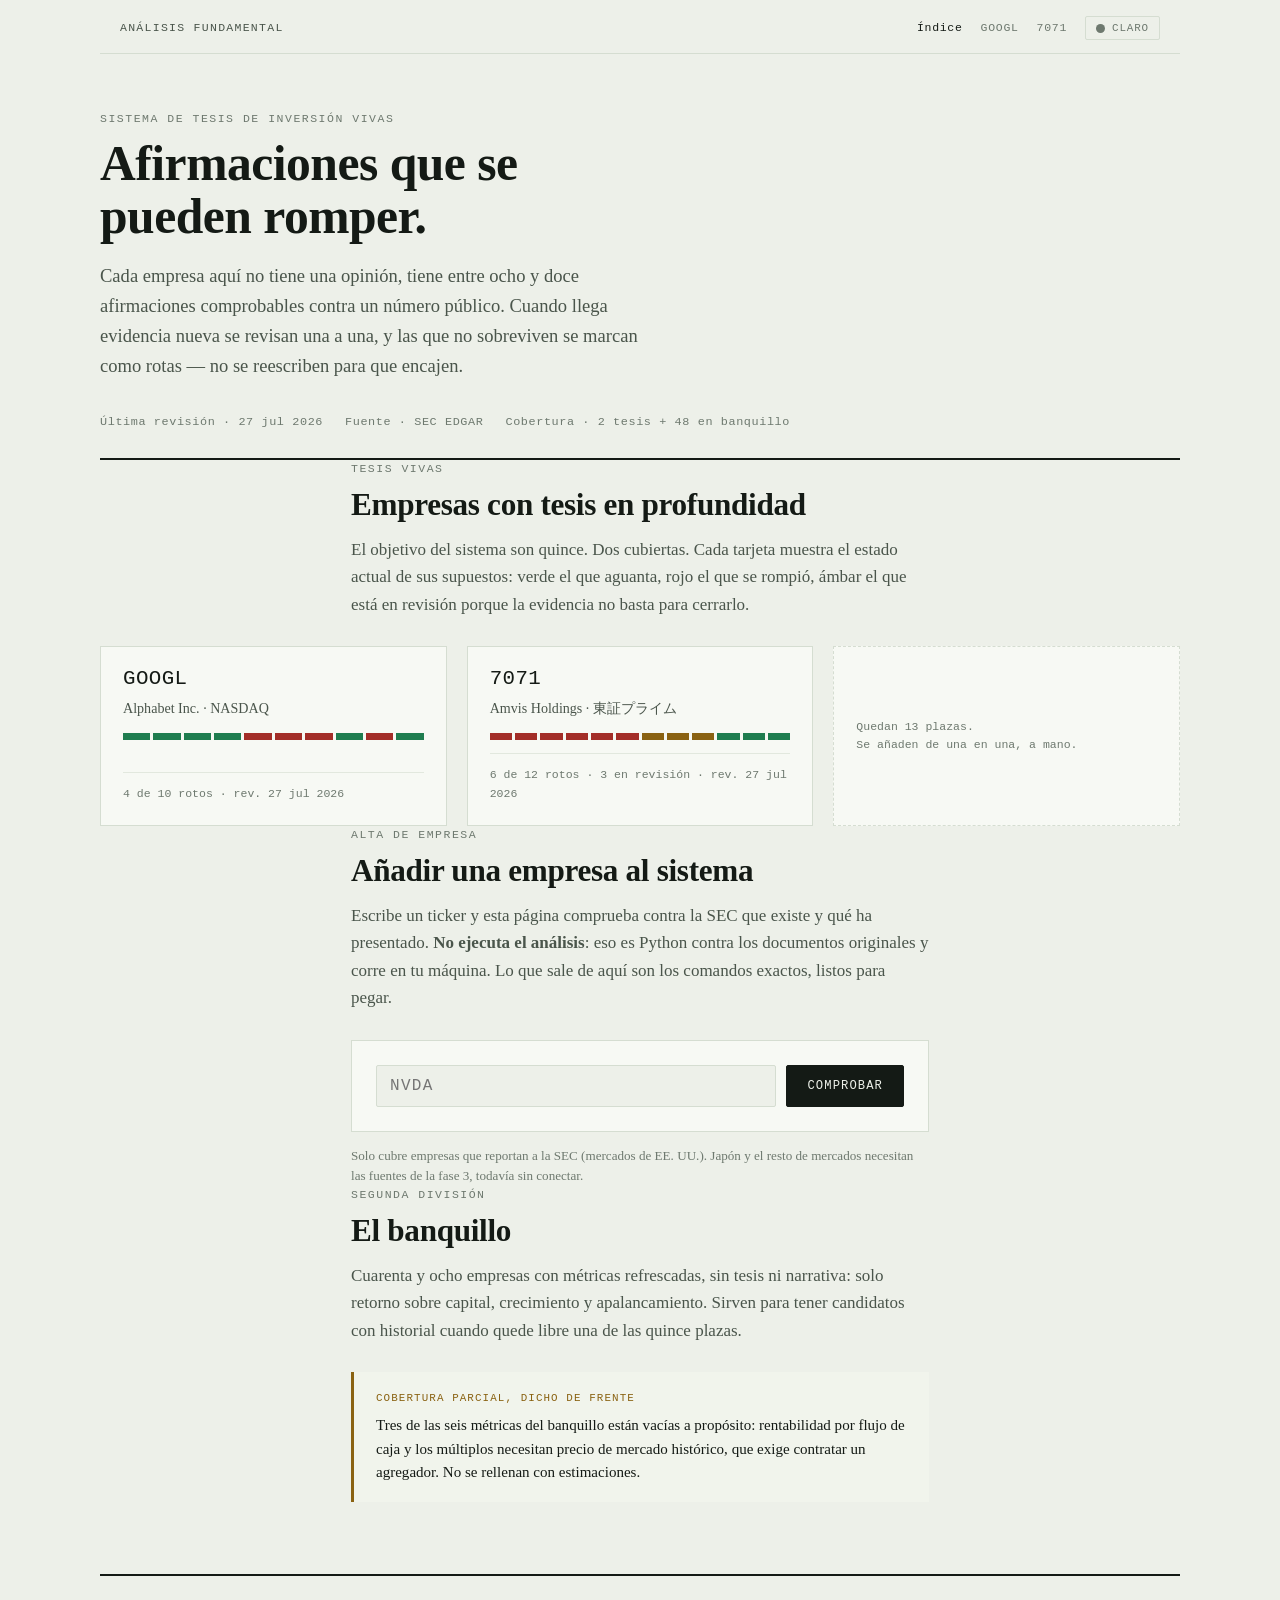
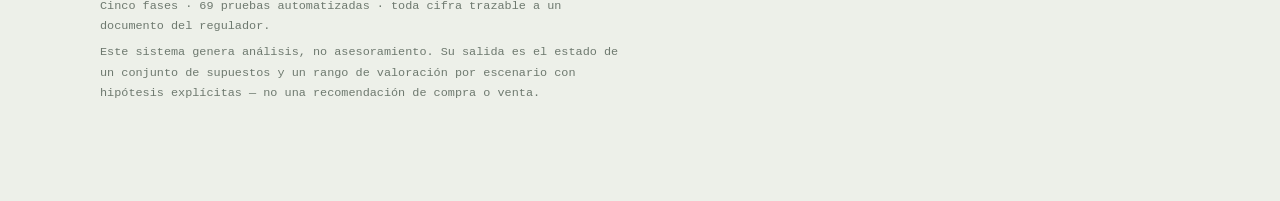
==== commit 68c008f5: "Añadir 7071 (Amvis Holdings) al sitio Segunda tesis publicada, primera fuera de EE. UU. Página en /7" ====
--- a/index.html
+++ b/index.html
@@ -23,7 +23,7 @@
 <body>
 <div class="sitebar">
   <a class="brand" href="./">Análisis fundamental</a>
-  <nav><a href="./" aria-current="page">Índice</a><a href="./googl/">GOOGL</a><button class="theme-toggle" type="button" id="themeToggle" aria-label="Cambiar entre tema claro y oscuro"><i class="ic"></i><span id="themeLabel">Tema</span></button></nav>
+  <nav><a href="./" aria-current="page">Índice</a><a href="./googl/">GOOGL</a><a href="./7071/">7071</a><button class="theme-toggle" type="button" id="themeToggle" aria-label="Cambiar entre tema claro y oscuro"><i class="ic"></i><span id="themeLabel">Tema</span></button></nav>
 </div>
 <div class="page">
 
@@ -35,7 +35,7 @@
     <div class="dateline">
       <span>Última revisión · 27 jul 2026</span>
       <span>Fuente · SEC EDGAR</span>
-      <span>Cobertura · 1 tesis + 48 en banquillo</span>
+      <span>Cobertura · 2 tesis + 48 en banquillo</span>
     </div>
   </header>
 </div>
@@ -44,7 +44,7 @@
   <div class="col section-head">
     <span class="eyebrow">Tesis vivas</span>
     <h2>Empresas con tesis en profundidad</h2>
-    <p>El objetivo del sistema son quince. Cada tarjeta muestra el estado actual de sus supuestos: verde el que aguanta, rojo el que se rompió.</p>
+    <p>El objetivo del sistema son quince. Dos cubiertas. Cada tarjeta muestra el estado actual de sus supuestos: verde el que aguanta, rojo el que se rompió, ámbar el que está en revisión porque la evidencia no basta para cerrarlo.</p>
   </div>
 
   <div class="fichas">
@@ -56,8 +56,16 @@
       </span>
       <span class="pie">4 de 10 rotos · rev. 27 jul 2026</span>
     </a>
+    <a class="ficha" href="7071/">
+      <span class="tk">7071</span>
+      <span class="nm">Amvis Holdings · 東証プライム</span>
+      <span class="barra" role="img" aria-label="3 supuestos vigentes de 12, 6 rotos y 3 en revisión">
+        <i class="no"></i><i class="no"></i><i class="no"></i><i class="no"></i><i class="no"></i><i class="no"></i><i class="rev"></i><i class="rev"></i><i class="rev"></i><i></i><i></i><i></i>
+      </span>
+      <span class="pie">6 de 12 rotos · 3 en revisión · rev. 27 jul 2026</span>
+    </a>
     <div class="ficha vacia">
-      <span class="pie" style="border:0;padding:0;margin:0">Quedan 14 plazas.<br>Se añaden de una en una, a mano.</span>
+      <span class="pie" style="border:0;padding:0;margin:0">Quedan 13 plazas.<br>Se añaden de una en una, a mano.</span>
     </div>
   </div>
 </section>
--- a/assets/base.css
+++ b/assets/base.css
@@ -503,6 +503,7 @@
 .ficha .barra { display: flex; gap: 3px; }
 .ficha .barra i { height: 7px; flex: 1; background: var(--good); }
 .ficha .barra i.no { background: var(--broken); }
+.ficha .barra i.rev { background: var(--warn); }
 .ficha .pie {
   font-family: var(--mono); font-size: 0.72rem; color: var(--muted);
   margin-top: auto; padding-top: 12px; border-top: 1px solid var(--rule-soft);
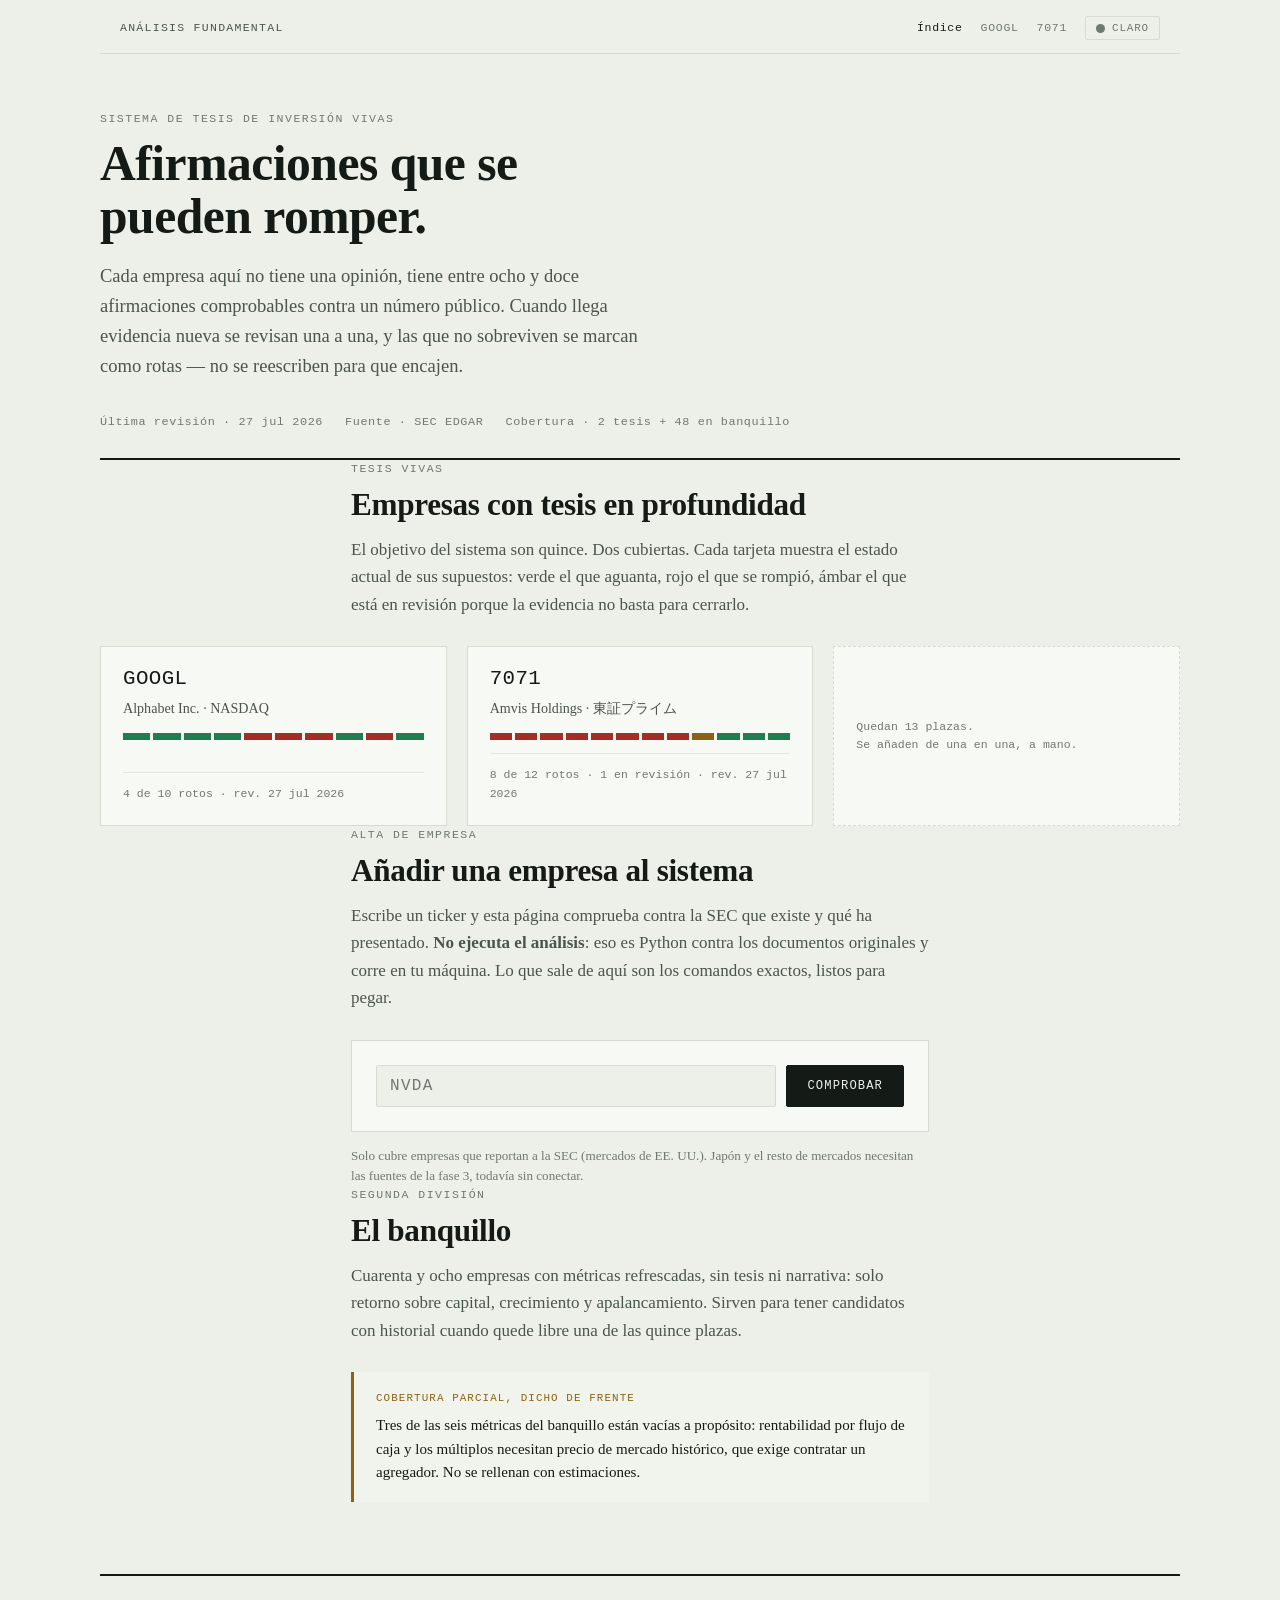
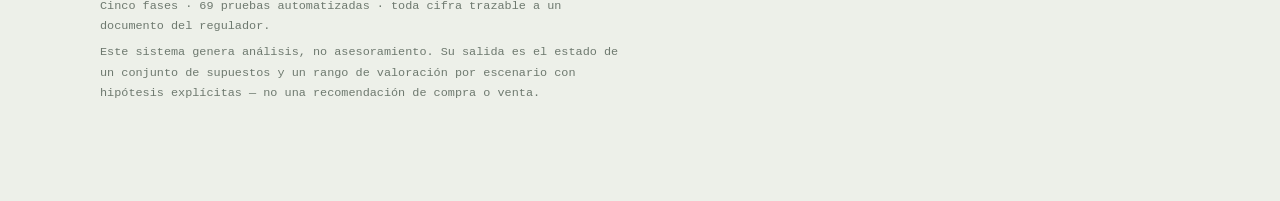
==== commit 9dca00c1: "7071: ocupación y recorte de tarifa — pasa a 8 de 12 rotos La ocupación no está en el informe de res" ====
--- a/index.html
+++ b/index.html
@@ -59,10 +59,10 @@
     <a class="ficha" href="7071/">
       <span class="tk">7071</span>
       <span class="nm">Amvis Holdings · 東証プライム</span>
-      <span class="barra" role="img" aria-label="3 supuestos vigentes de 12, 6 rotos y 3 en revisión">
-        <i class="no"></i><i class="no"></i><i class="no"></i><i class="no"></i><i class="no"></i><i class="no"></i><i class="rev"></i><i class="rev"></i><i class="rev"></i><i></i><i></i><i></i>
+      <span class="barra" role="img" aria-label="3 supuestos vigentes de 12, 8 rotos y 1 en revisión">
+        <i class="no"></i><i class="no"></i><i class="no"></i><i class="no"></i><i class="no"></i><i class="no"></i><i class="no"></i><i class="no"></i><i class="rev"></i><i></i><i></i><i></i>
       </span>
-      <span class="pie">6 de 12 rotos · 3 en revisión · rev. 27 jul 2026</span>
+      <span class="pie">8 de 12 rotos · 1 en revisión · rev. 27 jul 2026</span>
     </a>
     <div class="ficha vacia">
       <span class="pie" style="border:0;padding:0;margin:0">Quedan 13 plazas.<br>Se añaden de una en una, a mano.</span>
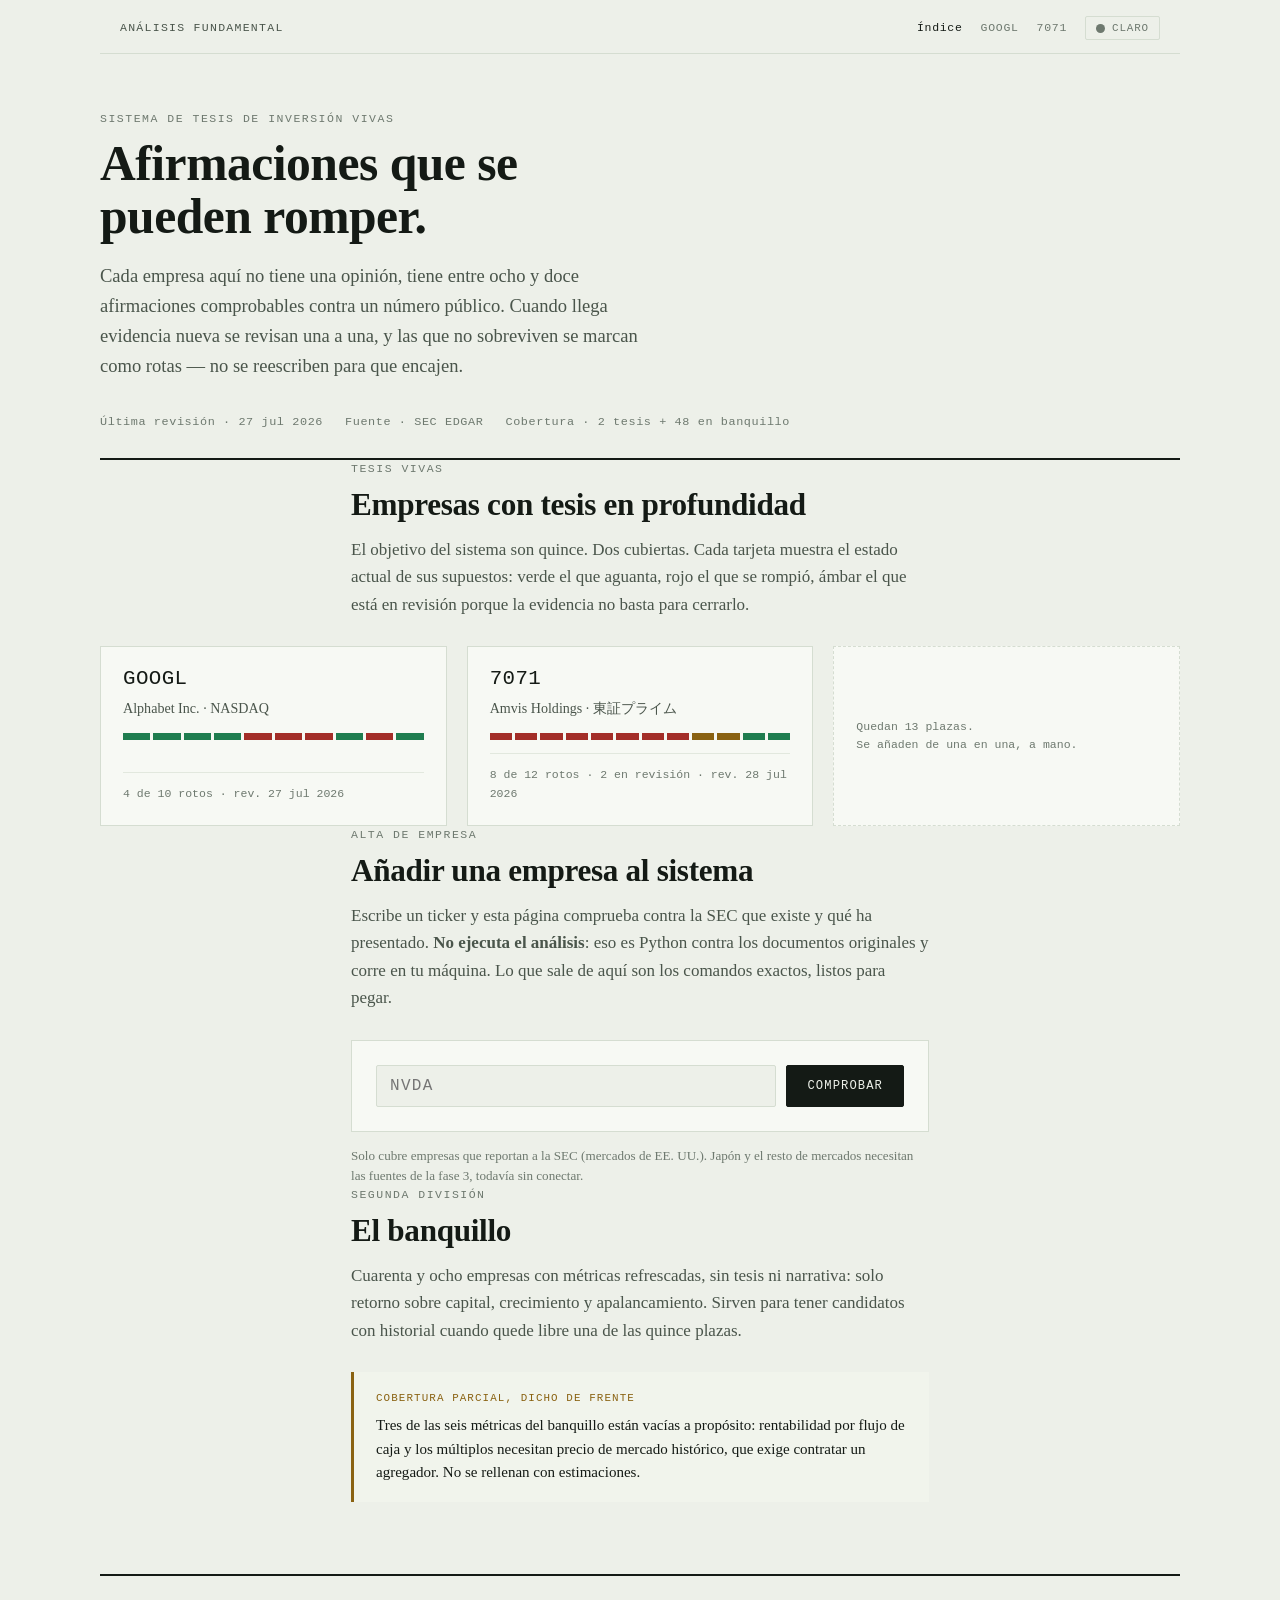
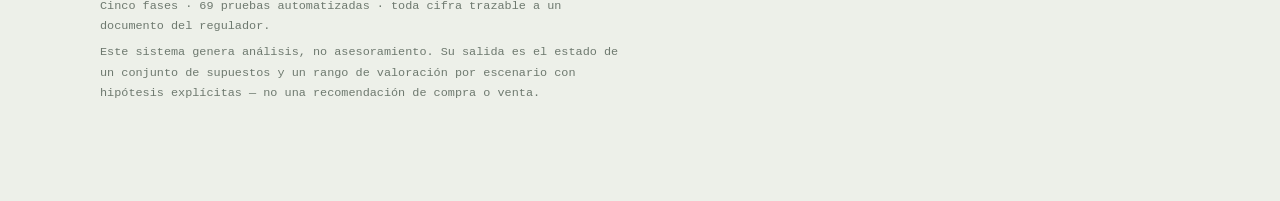
==== commit 3a222c5c: "7071: incorporar lo que aporta la documentación en inglés La IR en inglés publica un FAQ y unos High" ====
--- a/index.html
+++ b/index.html
@@ -59,10 +59,10 @@
     <a class="ficha" href="7071/">
       <span class="tk">7071</span>
       <span class="nm">Amvis Holdings · 東証プライム</span>
-      <span class="barra" role="img" aria-label="3 supuestos vigentes de 12, 8 rotos y 1 en revisión">
-        <i class="no"></i><i class="no"></i><i class="no"></i><i class="no"></i><i class="no"></i><i class="no"></i><i class="no"></i><i class="no"></i><i class="rev"></i><i></i><i></i><i></i>
+      <span class="barra" role="img" aria-label="2 supuestos vigentes de 12, 8 rotos y 2 en revisión">
+        <i class="no"></i><i class="no"></i><i class="no"></i><i class="no"></i><i class="no"></i><i class="no"></i><i class="no"></i><i class="no"></i><i class="rev"></i><i class="rev"></i><i></i><i></i>
       </span>
-      <span class="pie">8 de 12 rotos · 1 en revisión · rev. 27 jul 2026</span>
+      <span class="pie">8 de 12 rotos · 2 en revisión · rev. 28 jul 2026</span>
     </a>
     <div class="ficha vacia">
       <span class="pie" style="border:0;padding:0;margin:0">Quedan 13 plazas.<br>Se añaden de una en una, a mano.</span>
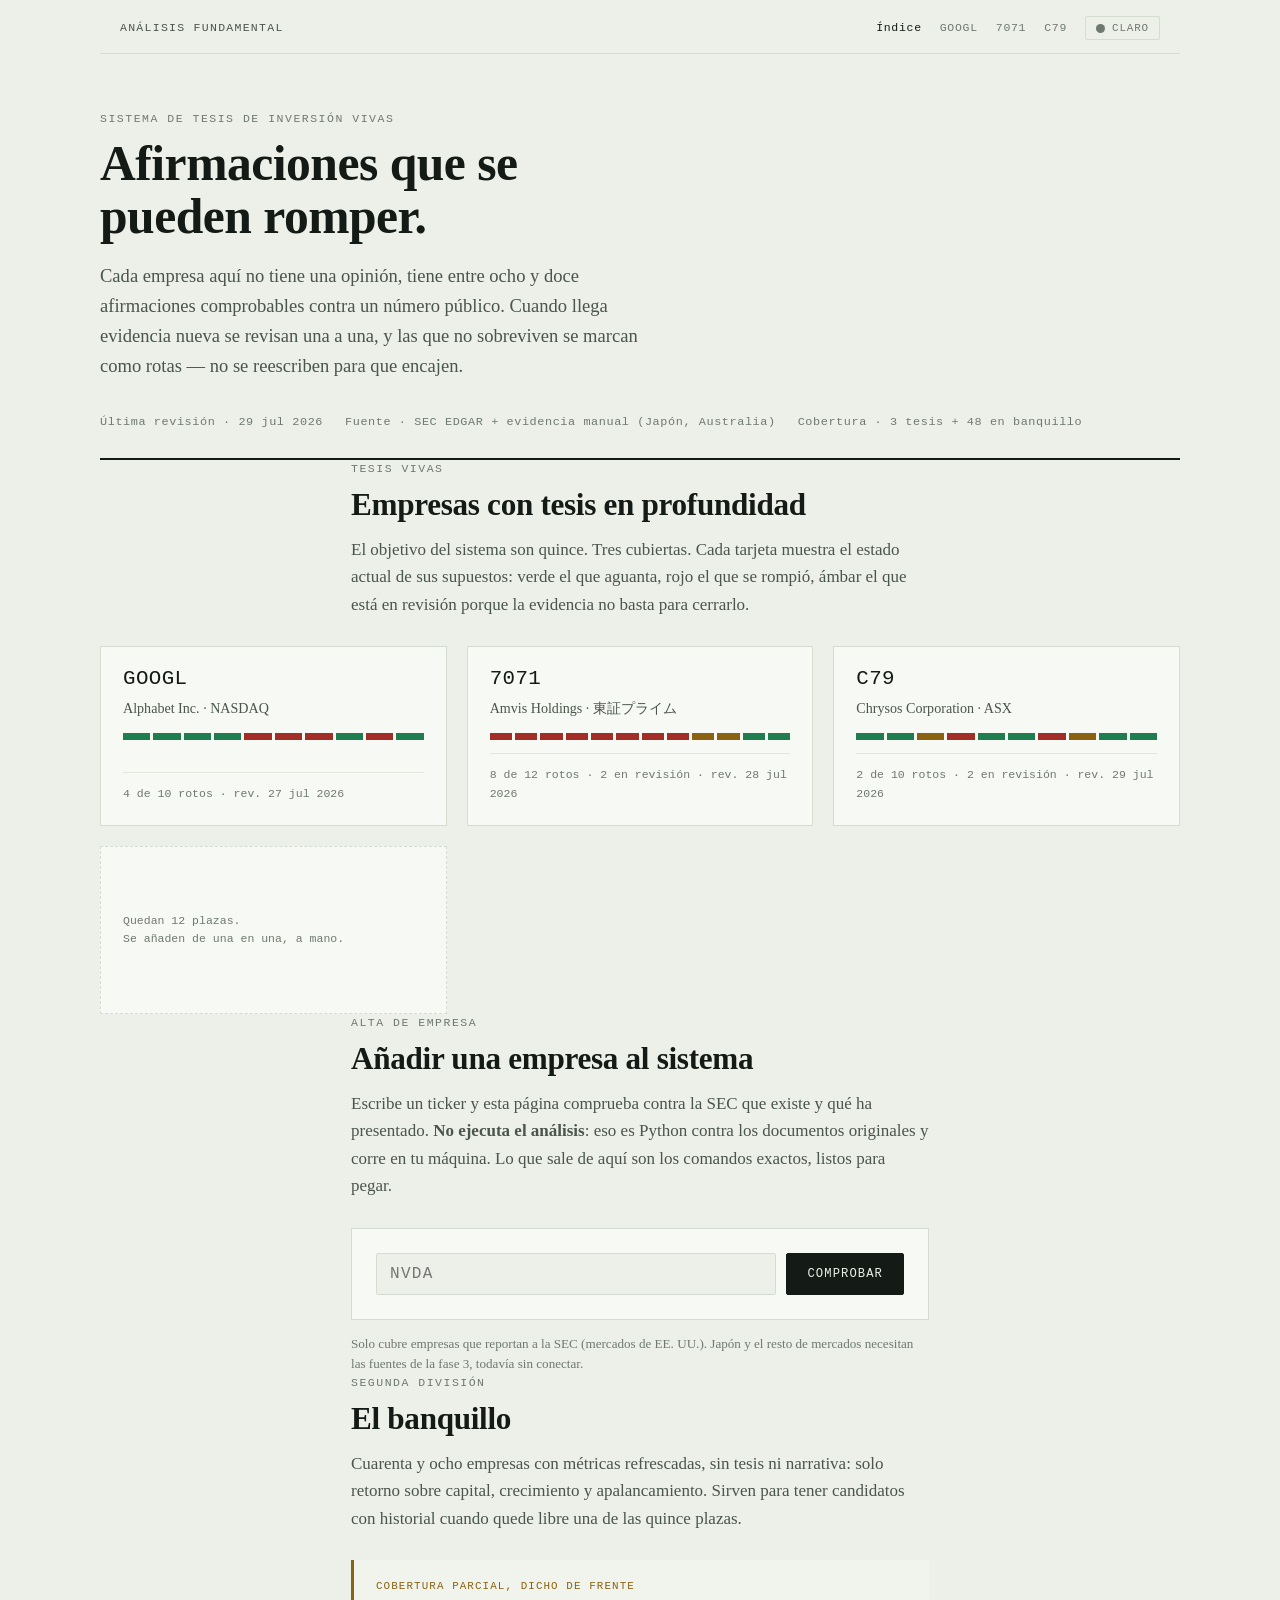
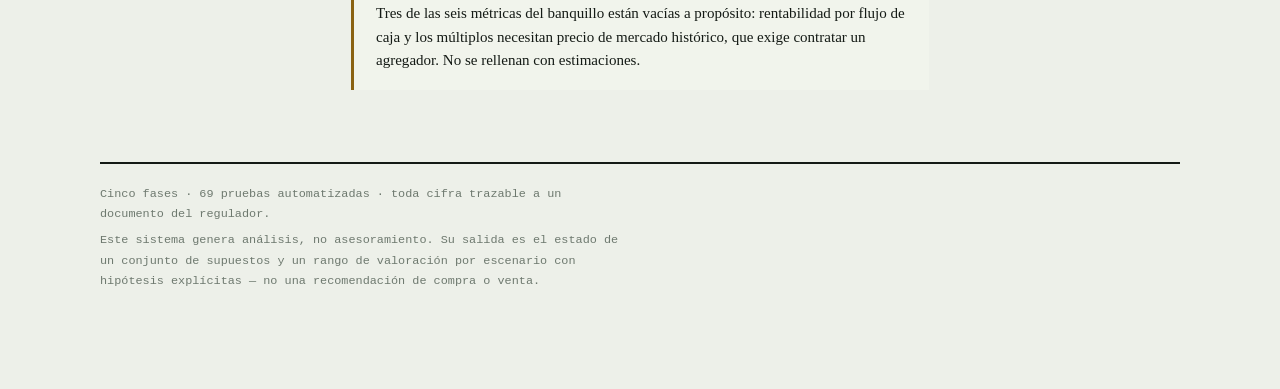
==== commit e45de202: "Añadir C79 (Chrysos Corporation) al sitio Tercera tesis publicada. Página nueva en /c79/ (business m" ====
--- a/index.html
+++ b/index.html
@@ -23,7 +23,7 @@
 <body>
 <div class="sitebar">
   <a class="brand" href="./">Análisis fundamental</a>
-  <nav><a href="./" aria-current="page">Índice</a><a href="./googl/">GOOGL</a><a href="./7071/">7071</a><button class="theme-toggle" type="button" id="themeToggle" aria-label="Cambiar entre tema claro y oscuro"><i class="ic"></i><span id="themeLabel">Tema</span></button></nav>
+  <nav><a href="./" aria-current="page">Índice</a><a href="./googl/">GOOGL</a><a href="./7071/">7071</a><a href="./c79/">C79</a><button class="theme-toggle" type="button" id="themeToggle" aria-label="Cambiar entre tema claro y oscuro"><i class="ic"></i><span id="themeLabel">Tema</span></button></nav>
 </div>
 <div class="page">
 
@@ -33,9 +33,9 @@
     <h1>Afirmaciones que se<br>pueden romper.</h1>
     <p class="lede">Cada empresa aquí no tiene una opinión, tiene entre ocho y doce afirmaciones comprobables contra un número público. Cuando llega evidencia nueva se revisan una a una, y las que no sobreviven se marcan como rotas — no se reescriben para que encajen.</p>
     <div class="dateline">
-      <span>Última revisión · 27 jul 2026</span>
-      <span>Fuente · SEC EDGAR</span>
-      <span>Cobertura · 2 tesis + 48 en banquillo</span>
+      <span>Última revisión · 29 jul 2026</span>
+      <span>Fuente · SEC EDGAR + evidencia manual (Japón, Australia)</span>
+      <span>Cobertura · 3 tesis + 48 en banquillo</span>
     </div>
   </header>
 </div>
@@ -44,7 +44,7 @@
   <div class="col section-head">
     <span class="eyebrow">Tesis vivas</span>
     <h2>Empresas con tesis en profundidad</h2>
-    <p>El objetivo del sistema son quince. Dos cubiertas. Cada tarjeta muestra el estado actual de sus supuestos: verde el que aguanta, rojo el que se rompió, ámbar el que está en revisión porque la evidencia no basta para cerrarlo.</p>
+    <p>El objetivo del sistema son quince. Tres cubiertas. Cada tarjeta muestra el estado actual de sus supuestos: verde el que aguanta, rojo el que se rompió, ámbar el que está en revisión porque la evidencia no basta para cerrarlo.</p>
   </div>
 
   <div class="fichas">
@@ -64,8 +64,16 @@
       </span>
       <span class="pie">8 de 12 rotos · 2 en revisión · rev. 28 jul 2026</span>
     </a>
+    <a class="ficha" href="c79/">
+      <span class="tk">C79</span>
+      <span class="nm">Chrysos Corporation · ASX</span>
+      <span class="barra" role="img" aria-label="6 supuestos vigentes de 10, 2 rotos y 2 en revisión">
+        <i></i><i></i><i class="rev"></i><i class="no"></i><i></i><i></i><i class="no"></i><i class="rev"></i><i></i><i></i>
+      </span>
+      <span class="pie">2 de 10 rotos · 2 en revisión · rev. 29 jul 2026</span>
+    </a>
     <div class="ficha vacia">
-      <span class="pie" style="border:0;padding:0;margin:0">Quedan 13 plazas.<br>Se añaden de una en una, a mano.</span>
+      <span class="pie" style="border:0;padding:0;margin:0">Quedan 12 plazas.<br>Se añaden de una en una, a mano.</span>
     </div>
   </div>
 </section>
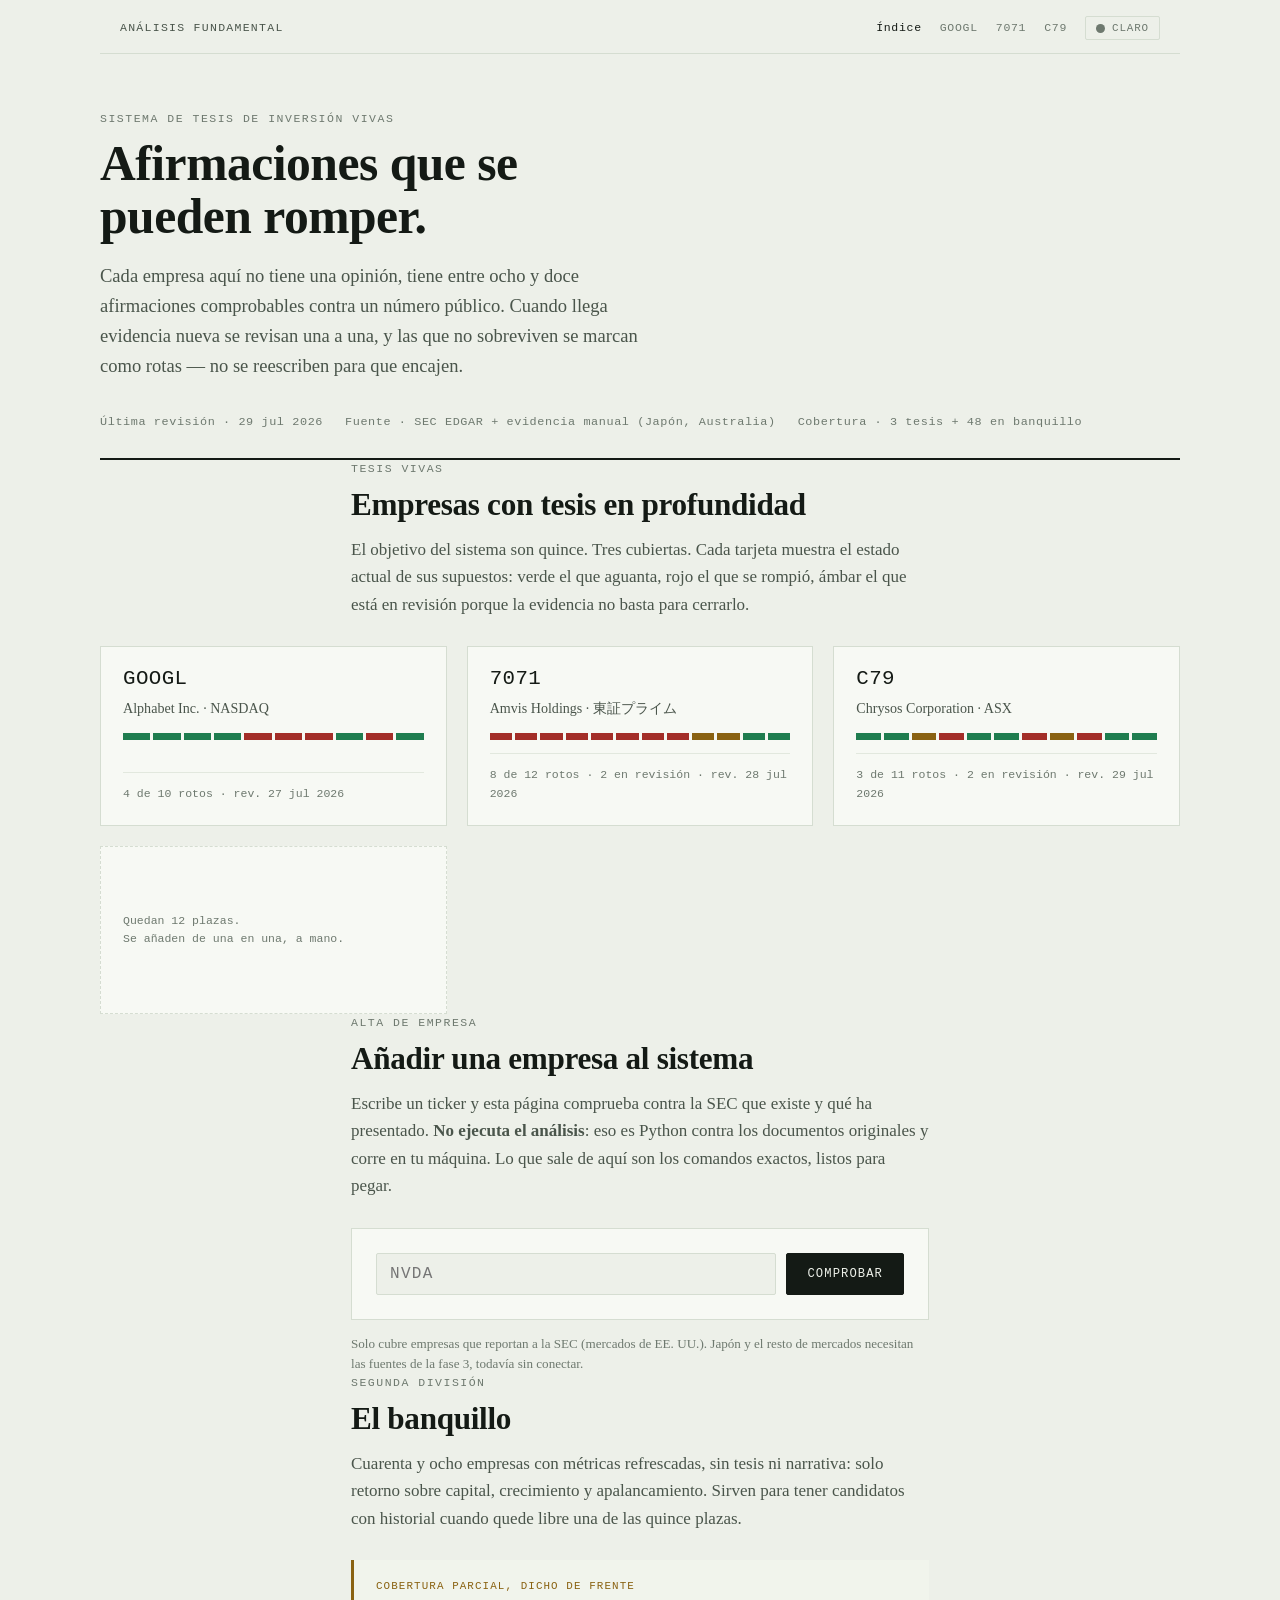
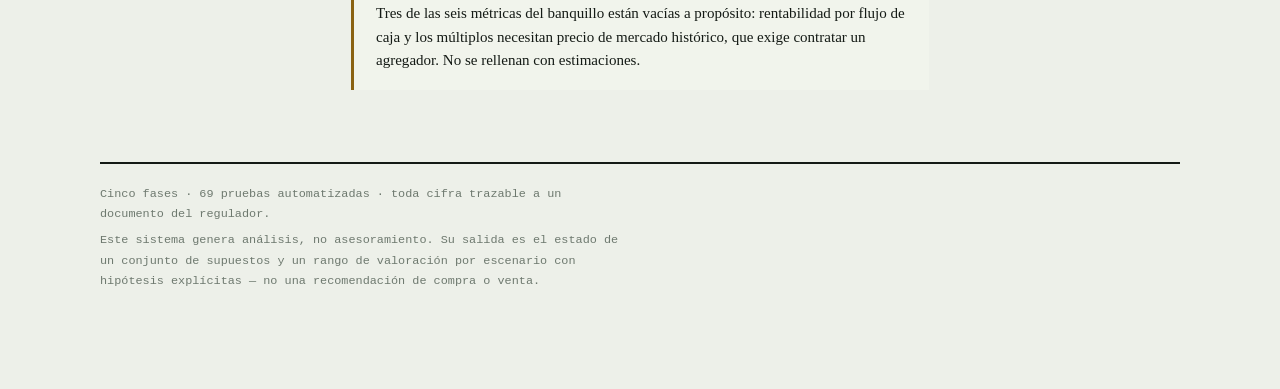
==== commit 4f8f870b: "C79: concentración de clientes + datos de mayo 2026 Refleja la actualización de la tesis del 2026-07" ====
--- a/index.html
+++ b/index.html
@@ -67,10 +67,10 @@
     <a class="ficha" href="c79/">
       <span class="tk">C79</span>
       <span class="nm">Chrysos Corporation · ASX</span>
-      <span class="barra" role="img" aria-label="6 supuestos vigentes de 10, 2 rotos y 2 en revisión">
-        <i></i><i></i><i class="rev"></i><i class="no"></i><i></i><i></i><i class="no"></i><i class="rev"></i><i></i><i></i>
+      <span class="barra" role="img" aria-label="6 supuestos vigentes de 11, 3 rotos y 2 en revisión">
+        <i></i><i></i><i class="rev"></i><i class="no"></i><i></i><i></i><i class="no"></i><i class="rev"></i><i class="no"></i><i></i><i></i>
       </span>
-      <span class="pie">2 de 10 rotos · 2 en revisión · rev. 29 jul 2026</span>
+      <span class="pie">3 de 11 rotos · 2 en revisión · rev. 29 jul 2026</span>
     </a>
     <div class="ficha vacia">
       <span class="pie" style="border:0;padding:0;margin:0">Quedan 12 plazas.<br>Se añaden de una en una, a mano.</span>
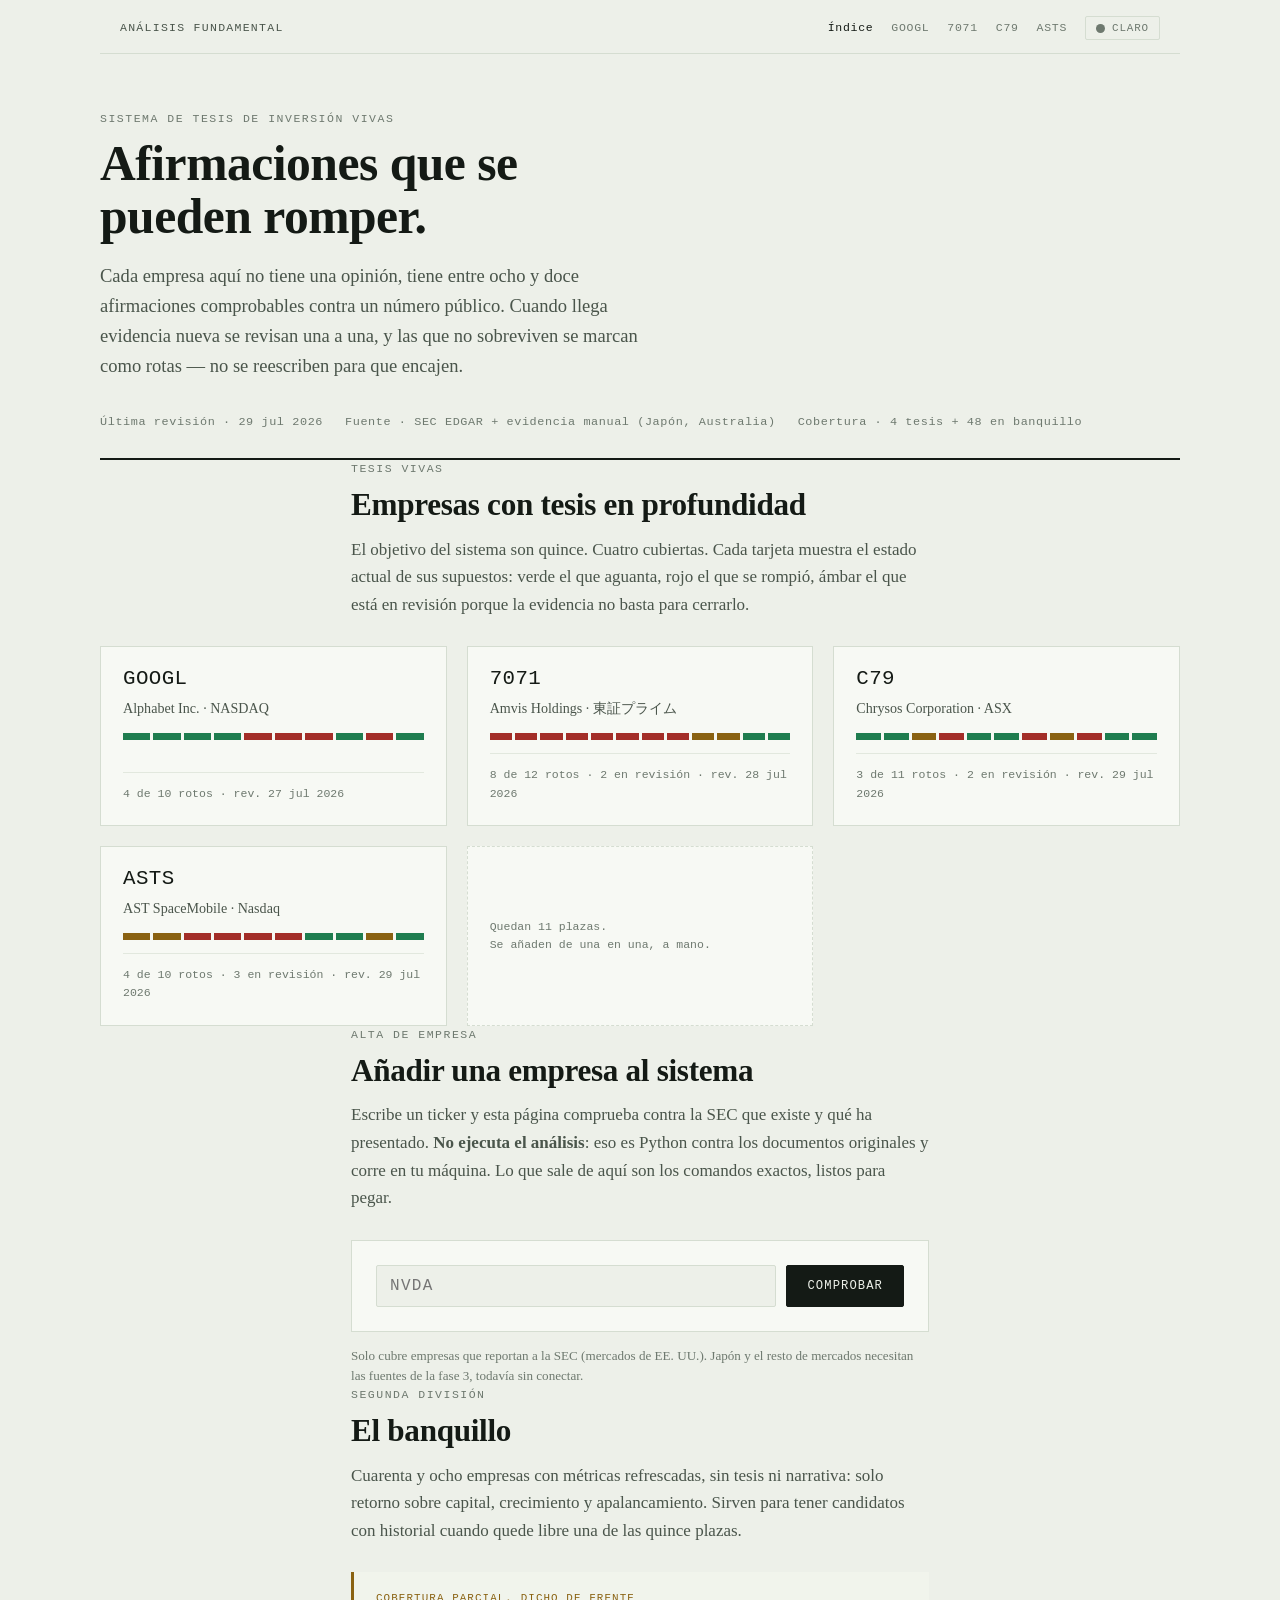
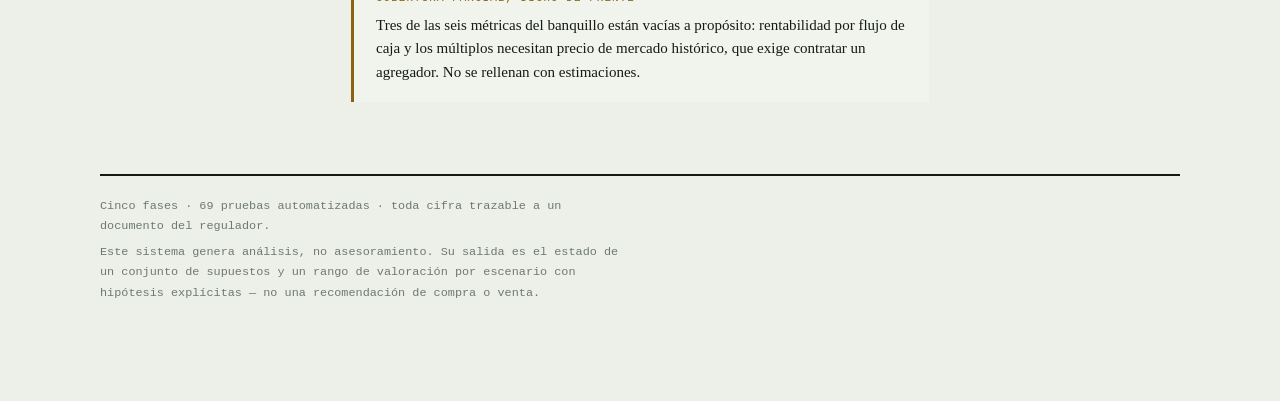
==== commit eb65f778: "Añadir ASTS (AST SpaceMobile) al sitio Cuarta tesis publicada. Página nueva en /asts/ (infraestructu" ====
--- a/index.html
+++ b/index.html
@@ -23,7 +23,7 @@
 <body>
 <div class="sitebar">
   <a class="brand" href="./">Análisis fundamental</a>
-  <nav><a href="./" aria-current="page">Índice</a><a href="./googl/">GOOGL</a><a href="./7071/">7071</a><a href="./c79/">C79</a><button class="theme-toggle" type="button" id="themeToggle" aria-label="Cambiar entre tema claro y oscuro"><i class="ic"></i><span id="themeLabel">Tema</span></button></nav>
+  <nav><a href="./" aria-current="page">Índice</a><a href="./googl/">GOOGL</a><a href="./7071/">7071</a><a href="./c79/">C79</a><a href="./asts/">ASTS</a><button class="theme-toggle" type="button" id="themeToggle" aria-label="Cambiar entre tema claro y oscuro"><i class="ic"></i><span id="themeLabel">Tema</span></button></nav>
 </div>
 <div class="page">
 
@@ -35,7 +35,7 @@
     <div class="dateline">
       <span>Última revisión · 29 jul 2026</span>
       <span>Fuente · SEC EDGAR + evidencia manual (Japón, Australia)</span>
-      <span>Cobertura · 3 tesis + 48 en banquillo</span>
+      <span>Cobertura · 4 tesis + 48 en banquillo</span>
     </div>
   </header>
 </div>
@@ -44,7 +44,7 @@
   <div class="col section-head">
     <span class="eyebrow">Tesis vivas</span>
     <h2>Empresas con tesis en profundidad</h2>
-    <p>El objetivo del sistema son quince. Tres cubiertas. Cada tarjeta muestra el estado actual de sus supuestos: verde el que aguanta, rojo el que se rompió, ámbar el que está en revisión porque la evidencia no basta para cerrarlo.</p>
+    <p>El objetivo del sistema son quince. Cuatro cubiertas. Cada tarjeta muestra el estado actual de sus supuestos: verde el que aguanta, rojo el que se rompió, ámbar el que está en revisión porque la evidencia no basta para cerrarlo.</p>
   </div>
 
   <div class="fichas">
@@ -72,8 +72,16 @@
       </span>
       <span class="pie">3 de 11 rotos · 2 en revisión · rev. 29 jul 2026</span>
     </a>
+    <a class="ficha" href="asts/">
+      <span class="tk">ASTS</span>
+      <span class="nm">AST SpaceMobile · Nasdaq</span>
+      <span class="barra" role="img" aria-label="3 supuestos vigentes de 10, 4 rotos y 3 en revisión">
+        <i class="rev"></i><i class="rev"></i><i class="no"></i><i class="no"></i><i class="no"></i><i class="no"></i><i></i><i></i><i class="rev"></i><i></i>
+      </span>
+      <span class="pie">4 de 10 rotos · 3 en revisión · rev. 29 jul 2026</span>
+    </a>
     <div class="ficha vacia">
-      <span class="pie" style="border:0;padding:0;margin:0">Quedan 12 plazas.<br>Se añaden de una en una, a mano.</span>
+      <span class="pie" style="border:0;padding:0;margin:0">Quedan 11 plazas.<br>Se añaden de una en una, a mano.</span>
     </div>
   </div>
 </section>
